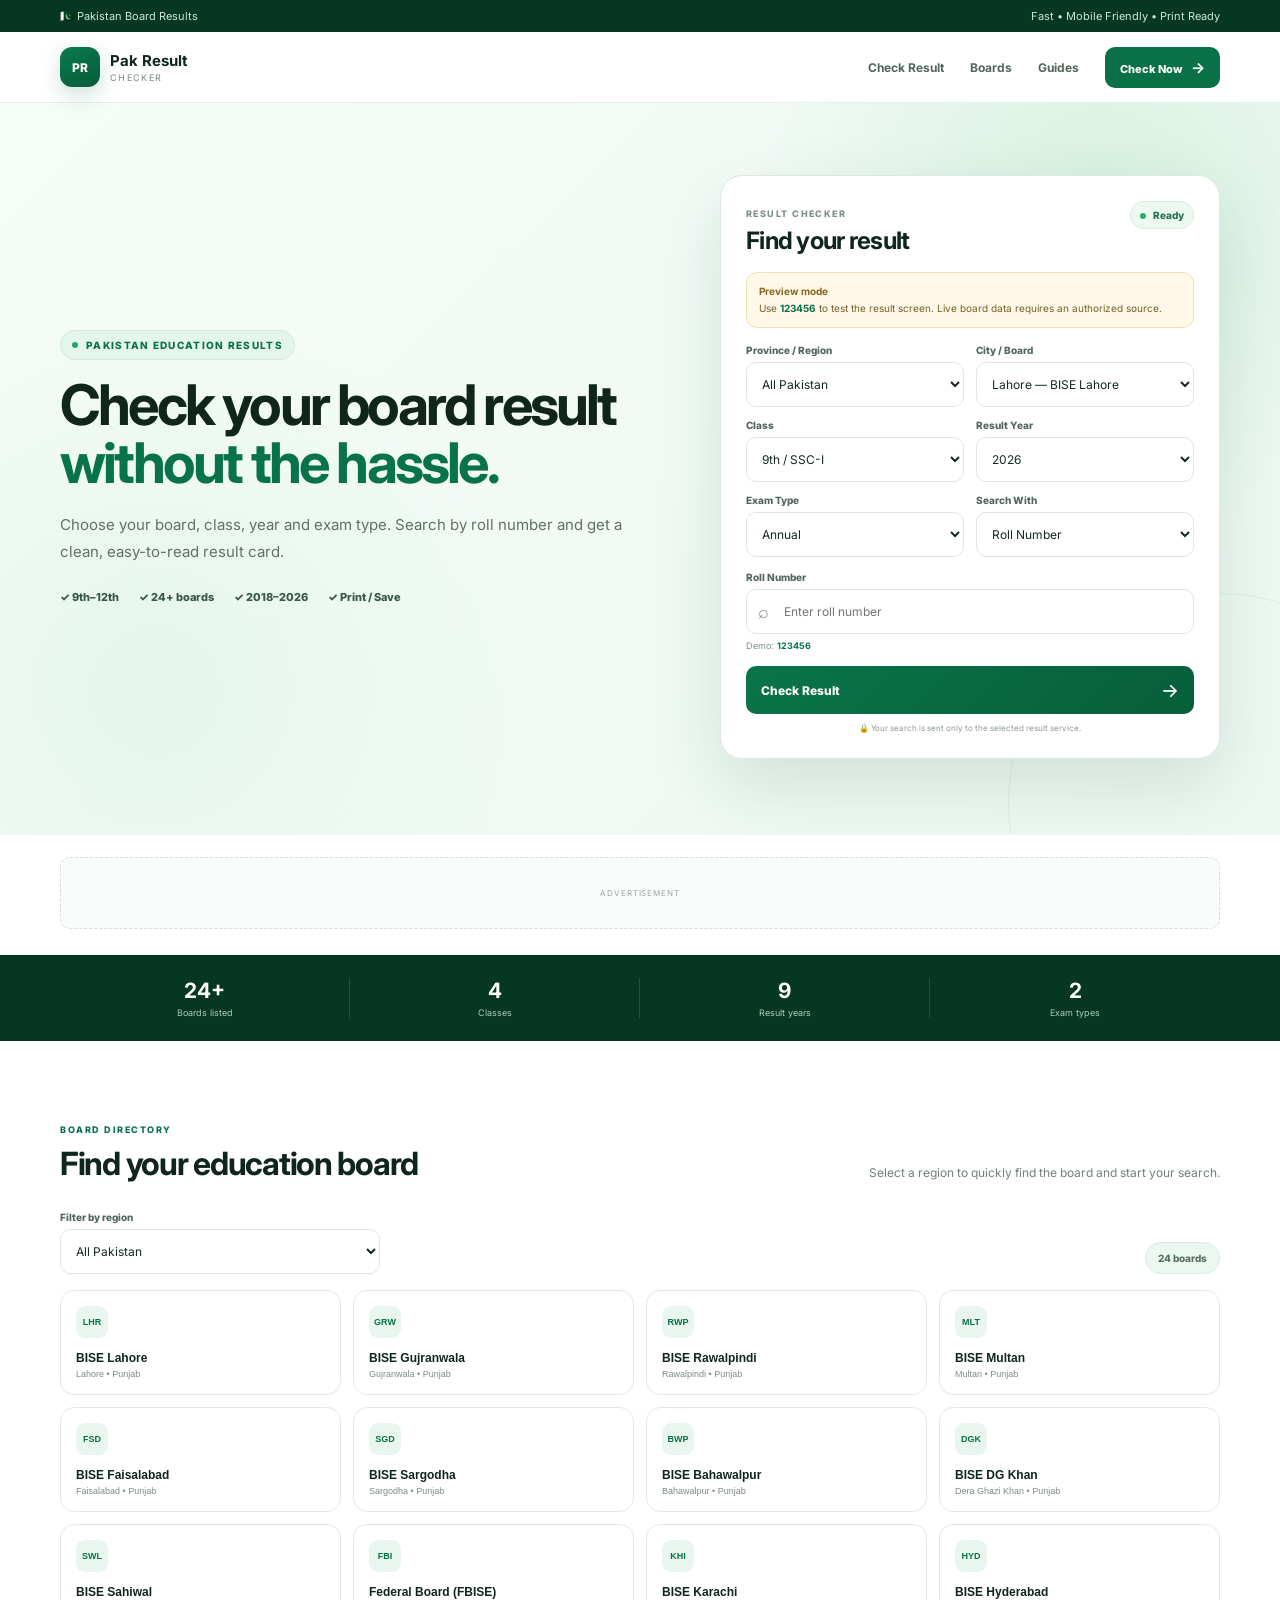
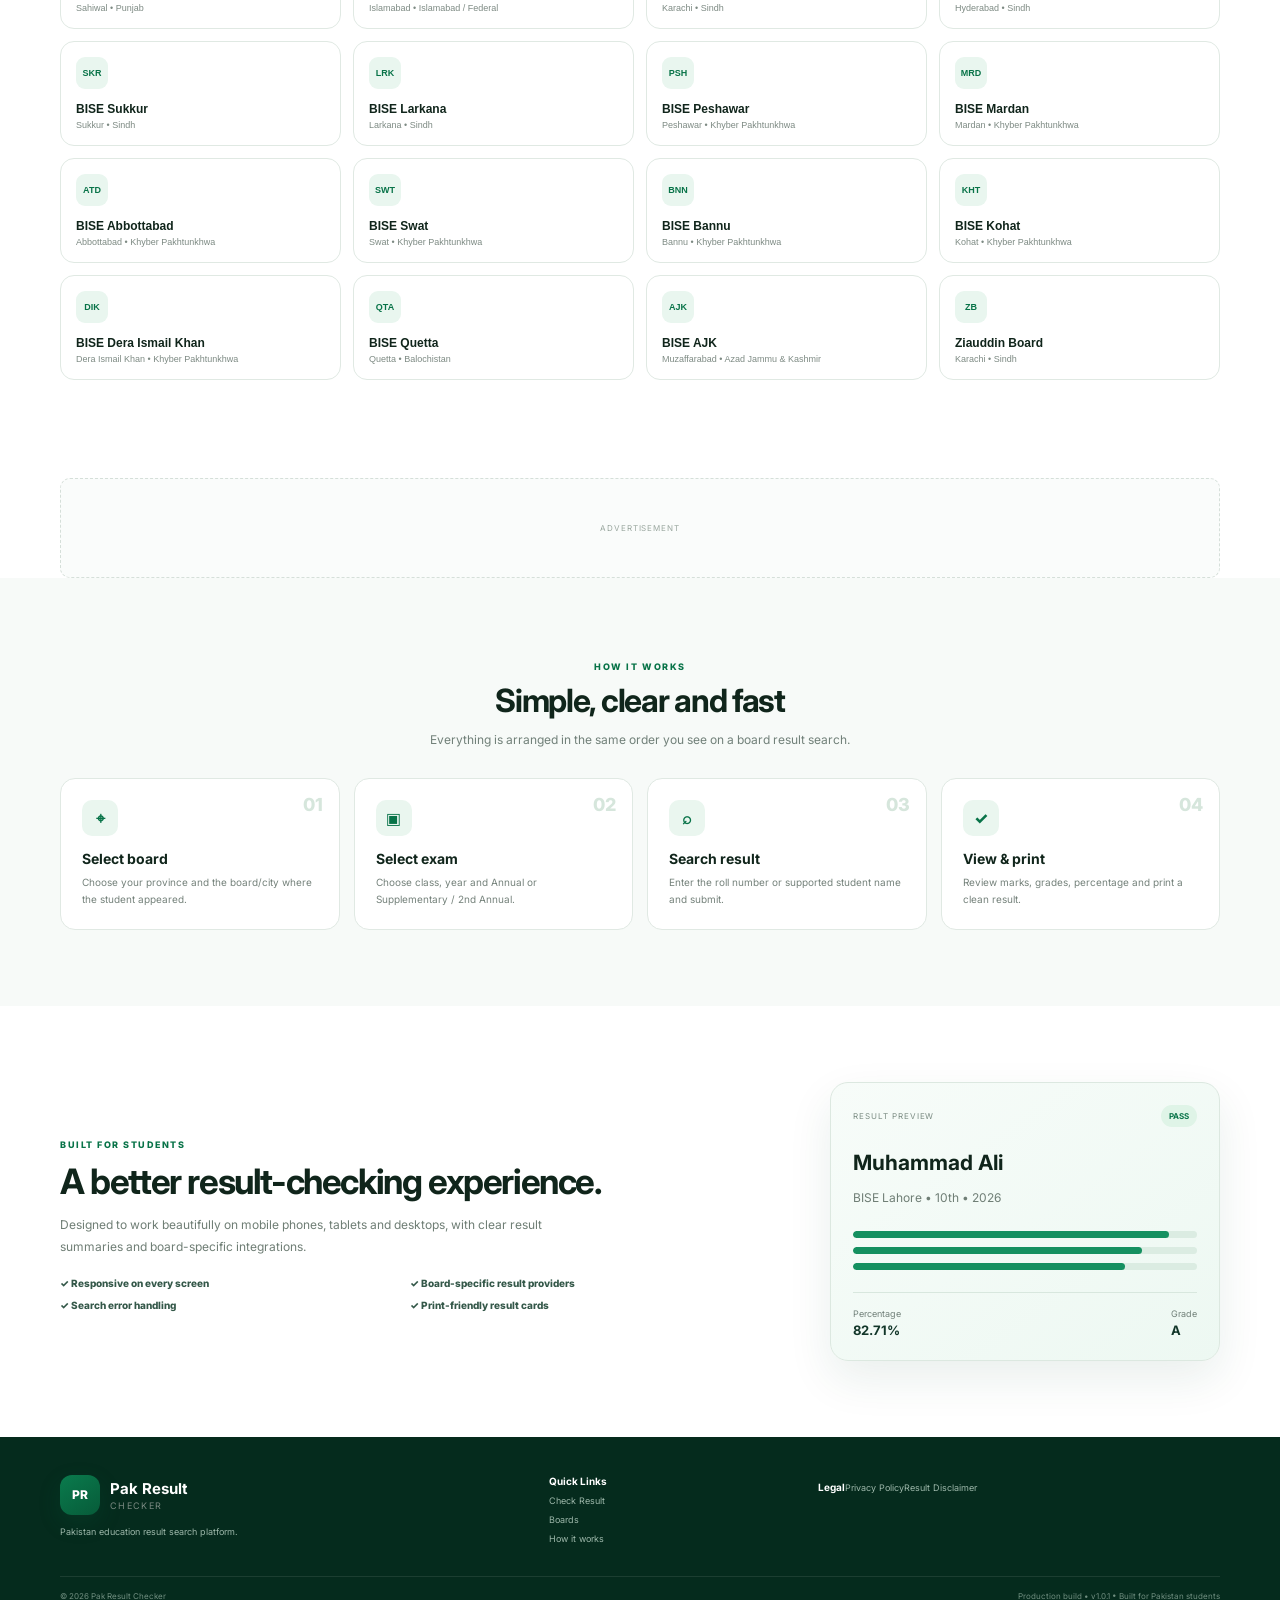
==== index.html @ 83dc380c "Force production deployment sync v1.0.1" ====
<!doctype html>
<html lang="en">
<head>
<meta charset="UTF-8" />
<meta name="viewport" content="width=device-width, initial-scale=1.0" />
<meta name="theme-color" content="#08623f" />
<meta name="description" content="Check Pakistan educational board results for 9th, 10th, 11th and 12th classes. Search by board, class, year and roll number." />
<meta name="robots" content="index,follow" />
<meta name="googlebot" content="index,follow,max-image-preview:large" />
<meta property="og:type" content="website" />
<meta property="og:title" content="Pak Result Checker — Pakistan Board Results" />
<meta property="og:description" content="A fast, mobile-friendly Pakistan board result checker for 9th to 12th class." />
<meta property="og:url" content="https://pak-result-checker.vercel.app/" />
<meta name="twitter:card" content="summary" />
<link rel="canonical" href="https://pak-result-checker.vercel.app/" />
<link rel="manifest" href="/manifest.webmanifest" />
<link rel="preconnect" href="https://fonts.googleapis.com" />
<link rel="preconnect" href="https://fonts.gstatic.com" crossorigin />
<link href="https://fonts.googleapis.com/css2?family=Inter:wght@400;500;600;700;800&family=Noto+Naskh+Arabic:wght@400;600;700&display=swap" rel="stylesheet" />
<link rel="stylesheet" href="styles.css" />
<title>Pak Result Checker — Pakistan Board Results</title>
<script type="application/ld+json">{"@context":"https://schema.org","@type":"WebSite","name":"Pak Result Checker","url":"https://pak-result-checker.vercel.app/","description":"Pakistan educational board result search platform for 9th, 10th, 11th and 12th classes."}</script>
</head>
<body>
<div class="topbar"><div class="container topbar-inner"><span>🇵🇰 Pakistan Board Results</span><span>Fast • Mobile Friendly • Print Ready</span></div></div>
<header class="header"><div class="container nav"><a class="brand" href="#top" aria-label="Pak Result Checker home"><span class="brand-mark">PR</span><span><strong>Pak Result</strong><small>CHECKER</small></span></a><nav><a href="#check">Check Result</a><a href="#boards">Boards</a><a href="#guides">Guides</a></nav><a class="nav-cta" href="#check">Check Now <b>→</b></a></div></header>
<main id="top">
<section class="hero" id="check"><div class="container hero-grid"><div class="hero-copy"><div class="pill"><span></span> PAKISTAN EDUCATION RESULTS</div><h1>Check your board result <em>without the hassle.</em></h1><p>Choose your board, class, year and exam type. Search by roll number and get a clean, easy-to-read result card.</p><div class="hero-points"><span>✓ 9th–12th</span><span>✓ 24+ boards</span><span>✓ 2018–2026</span><span>✓ Print / Save</span></div></div>
<div class="checker-card"><div class="card-top"><div><small>RESULT CHECKER</small><h2>Find your result</h2></div><span class="secure"><i></i> Ready</span></div><div class="demo-alert"><b>Preview mode</b><span>Use <strong>123456</strong> to test the result screen. Live board data requires an authorized source.</span></div>
<form id="resultForm"><div class="form-grid"><label><span>Province / Region</span><select id="region" required></select></label><label><span>City / Board</span><select id="board" required></select></label><label><span>Class</span><select id="classLevel" required></select></label><label><span>Result Year</span><select id="year" required></select></label><label><span>Exam Type</span><select id="exam" required></select></label><label><span>Search With</span><select id="searchType" required><option value="roll">Roll Number</option><option value="name">Student Name</option></select></label></div><label class="search-field"><span id="searchLabel">Roll Number</span><div class="input-wrap"><span>⌕</span><input id="searchInput" autocomplete="off" placeholder="Enter roll number" required /></div><small id="searchHint">Demo: <b>123456</b></small></label><button class="primary-btn" type="submit"><span>Check Result</span><b>→</b></button><div class="privacy-note">🔒 Your search is sent only to the selected result service.</div></form></div></div></section>
<div class="container ad-wrap ad-top"><div class="ad-slot" data-ad-slot="top"><span>ADVERTISEMENT</span></div></div>
<section class="trust-strip"><div class="container trust-grid"><div><b>24+</b><span>Boards listed</span></div><div><b>4</b><span>Classes</span></div><div><b>9</b><span>Result years</span></div><div><b>2</b><span>Exam types</span></div></div></section>
<section class="section" id="boards"><div class="container"><div class="section-heading"><div><span class="eyebrow">BOARD DIRECTORY</span><h2>Find your education board</h2></div><p>Select a region to quickly find the board and start your search.</p></div><div class="board-toolbar"><label><span>Filter by region</span><select id="boardFilter"></select></label><span class="board-count" id="boardCount">24 boards</span></div><div class="board-grid" id="boardGrid"></div></div></section>
<div class="container ad-wrap"><div class="ad-slot ad-wide" data-ad-slot="middle"><span>ADVERTISEMENT</span></div></div>
<section class="section soft" id="guides"><div class="container"><div class="section-heading centered"><span class="eyebrow">HOW IT WORKS</span><h2>Simple, clear and fast</h2><p>Everything is arranged in the same order you see on a board result search.</p></div><div class="steps"><article><span>01</span><div class="step-icon">⌖</div><h3>Select board</h3><p>Choose your province and the board/city where the student appeared.</p></article><article><span>02</span><div class="step-icon">▣</div><h3>Select exam</h3><p>Choose class, year and Annual or Supplementary / 2nd Annual.</p></article><article><span>03</span><div class="step-icon">⌕</div><h3>Search result</h3><p>Enter the roll number or supported student name and submit.</p></article><article><span>04</span><div class="step-icon">✓</div><h3>View & print</h3><p>Review marks, grades, percentage and print a clean result.</p></article></div></div></section>
<section class="section"><div class="container feature-grid"><div><span class="eyebrow">BUILT FOR STUDENTS</span><h2>A better result-checking experience.</h2><p>Designed to work beautifully on mobile phones, tablets and desktops, with clear result summaries and board-specific integrations.</p><div class="feature-list"><span>✓ Responsive on every screen</span><span>✓ Board-specific result providers</span><span>✓ Search error handling</span><span>✓ Print-friendly result cards</span></div></div><div class="mini-result"><div class="mini-head"><span>RESULT PREVIEW</span><b>PASS</b></div><h3>Muhammad Ali</h3><p>BISE Lahore • 10th • 2026</p><div class="mini-bars"><span><i style="width:92%"></i></span><span><i style="width:84%"></i></span><span><i style="width:79%"></i></span></div><div class="mini-total"><span>Percentage <b>82.71%</b></span><span>Grade <b>A</b></span></div></div></div></section>
</main>
<div class="modal" id="resultModal" aria-hidden="true"><div class="modal-backdrop" data-close></div><div class="result-modal" role="dialog" aria-modal="true" aria-labelledby="resultTitle"><button class="close" data-close aria-label="Close">×</button><div id="resultContent"></div></div></div>
<div class="mobile-ad"><div class="ad-slot" data-ad-slot="mobile"><span>ADVERTISEMENT</span></div></div>
<footer><div class="container footer-inner"><div><a class="brand footer-brand" href="#top"><span class="brand-mark">PR</span><span><strong>Pak Result</strong><small>CHECKER</small></span></a><p>Pakistan education result search platform.</p></div><div><b>Quick Links</b><a href="#check">Check Result</a><a href="#boards">Boards</a><a href="#guides">How it works</a></div><div><b>Legal</b><a href="/privacy.html">Privacy Policy</a><a href="/disclaimer.html">Result Disclaimer</a></div></div><div class="container copyright">© 2026 Pak Result Checker <span>Production build • v1.0.1 • Built for Pakistan students</span></div></footer>
<script src="ads.js"></script><script src="app.js"></script>
</body></html>
---- styles.css ----
*{box-sizing:border-box}html{scroll-behavior:smooth}body{margin:0;font-family:Inter,system-ui,-apple-system,BlinkMacSystemFont,"Segoe UI",sans-serif;color:#10251b;background:#fff}.container{width:min(1160px,calc(100% - 32px));margin:auto}.topbar{background:#063722;color:#cde8d8;font-size:11px}.topbar-inner{min-height:32px;display:flex;justify-content:space-between;align-items:center}.header{position:sticky;top:0;z-index:30;background:rgba(255,255,255,.94);backdrop-filter:blur(14px);border-bottom:1px solid #e7eee9}.nav{height:70px;display:flex;align-items:center;gap:26px}.brand{display:flex;align-items:center;gap:10px;text-decoration:none;color:#10251b;margin-right:auto}.brand-mark{width:40px;height:40px;border-radius:12px;background:linear-gradient(145deg,#0a7b4d,#075b39);color:#fff;display:grid;place-items:center;font-weight:800;font-size:12px;box-shadow:0 8px 22px rgba(8,98,63,.2)}.brand strong{display:block;font-size:15px}.brand small{display:block;color:#7a8981;font-size:9px;letter-spacing:.15em;margin-top:2px}.nav nav{display:flex;gap:26px}.nav nav a{color:#53665c;text-decoration:none;font-size:12px;font-weight:700}.nav nav a:hover{color:#087247}.nav-cta{background:#0a7047;color:#fff;text-decoration:none;font-size:11px;font-weight:800;padding:11px 15px;border-radius:10px}.nav-cta b{margin-left:7px;font-size:15px}.hero{position:relative;overflow:hidden;padding:72px 0 76px;background:radial-gradient(circle at 86% 14%,#d7f1e1 0,transparent 28%),radial-gradient(circle at 12% 80%,#e5f6ec 0,transparent 30%),linear-gradient(135deg,#f6fcf8,#edf8f2)}.hero:after{content:"";position:absolute;right:-150px;bottom:-180px;width:420px;height:420px;border:1px solid rgba(12,111,72,.08);border-radius:50%}.hero-grid{position:relative;z-index:1;display:grid;grid-template-columns:1fr 500px;gap:68px;align-items:center}.pill{display:inline-flex;align-items:center;gap:8px;color:#087348;font-size:10px;font-weight:800;letter-spacing:.13em;background:#e4f5eb;border:1px solid #d1ebdc;border-radius:999px;padding:8px 11px}.pill span{width:6px;height:6px;background:#28a66b;border-radius:50%}.hero h1{font-size:56px;line-height:1.03;letter-spacing:-.05em;margin:17px 0 19px;max-width:650px}.hero h1 em{font-style:normal;color:#087348}.hero-copy>p{font-size:15px;line-height:1.8;color:#617069;max-width:575px}.hero-points{display:flex;flex-wrap:wrap;gap:12px 20px;margin-top:25px;color:#38584a;font-size:11px;font-weight:800}.checker-card{background:#fff;border:1px solid #dce9e1;border-radius:22px;padding:25px;box-shadow:0 28px 70px rgba(15,69,43,.13)}.card-top{display:flex;align-items:flex-start;justify-content:space-between;margin-bottom:17px}.card-top small{font-size:9px;color:#7c9185;letter-spacing:.16em;font-weight:800}.card-top h2{margin:5px 0 0;font-size:24px;letter-spacing:-.03em}.secure{font-size:10px;color:#26734f;background:#edf8f1;border:1px solid #d7eddf;padding:7px 9px;border-radius:999px;font-weight:800}.secure i{display:inline-block;width:6px;height:6px;border-radius:50%;background:#2aac6c;margin-right:5px}.demo-alert{background:#fff8e9;border:1px solid #f0dfb9;border-radius:11px;padding:11px 12px;margin-bottom:16px;color:#756027;font-size:10px;line-height:1.5}.demo-alert b{display:block;color:#85671f;margin-bottom:2px}.demo-alert strong{color:#0a6f47}.form-grid{display:grid;grid-template-columns:1fr 1fr;gap:12px}label>span{display:block;color:#53675d;font-size:10px;font-weight:800;margin:0 0 6px}select,input{width:100%;height:45px;border:1px solid #dbe7df;border-radius:10px;background:#fff;padding:0 11px;font:inherit;font-size:12px;color:#162b20;outline:none}select:focus,input:focus{border-color:#39a173;box-shadow:0 0 0 3px rgba(57,161,115,.1)}.search-field{display:block;margin-top:14px}.input-wrap{display:flex;align-items:center;border:1px solid #dbe7df;border-radius:10px;background:#fff;height:45px;padding-left:11px}.input-wrap:focus-within{border-color:#39a173;box-shadow:0 0 0 3px rgba(57,161,115,.1)}.input-wrap>span{font-size:18px;color:#7c9086;margin-right:4px}.input-wrap input{border:0;height:42px;box-shadow:none}.search-field small{display:block;color:#819087;font-size:9px;margin-top:6px}.search-field small b{color:#087348}.primary-btn{width:100%;height:48px;border:0;border-radius:10px;background:linear-gradient(135deg,#0a7449,#075e3b);color:#fff;margin-top:15px;display:flex;justify-content:space-between;align-items:center;padding:0 15px;font:inherit;font-size:12px;font-weight:800;cursor:pointer;transition:.2s}.primary-btn:hover{transform:translateY(-1px);box-shadow:0 10px 22px rgba(8,104,67,.2)}.primary-btn:disabled{opacity:.7;cursor:wait;transform:none}.primary-btn b{font-size:19px;font-weight:500}.privacy-note{text-align:center;color:#8a9891;font-size:8px;margin-top:9px}.ad-wrap{padding-top:22px}.ad-slot{min-height:72px;border:1px dashed #d5dfd9;border-radius:10px;background:#fafcfb;display:flex;align-items:center;justify-content:center;color:#9aa79f;font-size:8px;letter-spacing:.12em}.ad-wide{min-height:100px}.trust-strip{background:#063722;color:#fff;margin-top:26px}.trust-grid{display:grid;grid-template-columns:repeat(4,1fr);padding:23px 0}.trust-grid div{text-align:center;border-right:1px solid rgba(255,255,255,.12)}.trust-grid div:last-child{border:0}.trust-grid b{display:block;font-size:21px}.trust-grid span{display:block;color:#a9cdb9;font-size:9px;margin-top:4px}.section{padding:76px 0}.section.soft{background:#f7faf8}.section-heading{display:flex;justify-content:space-between;align-items:end;gap:35px;margin-bottom:28px}.section-heading h2{font-size:32px;letter-spacing:-.04em;margin:7px 0 0}.section-heading p{max-width:450px;color:#718079;font-size:12px;line-height:1.7;margin:0}.eyebrow{font-size:9px;letter-spacing:.17em;font-weight:800;color:#087348}.centered{display:block;text-align:center}.centered p{margin:10px auto 0}.board-toolbar{display:flex;align-items:end;justify-content:space-between;margin-bottom:16px}.board-toolbar label{width:320px}.board-count{font-size:10px;font-weight:800;color:#567064;background:#edf7f1;border:1px solid #d9eae0;border-radius:999px;padding:9px 12px}.board-grid{display:grid;grid-template-columns:repeat(4,1fr);gap:12px}.board{border:1px solid #e0e9e3;background:#fff;border-radius:14px;padding:15px;min-height:105px;text-align:left;cursor:pointer;color:#10251b;display:flex;flex-direction:column;transition:.2s}.board:hover{border-color:#9dcdb4;transform:translateY(-3px);box-shadow:0 14px 30px rgba(23,79,51,.08)}.board .icon{width:32px;height:32px;border-radius:9px;background:#e9f6ef;color:#087348;display:grid;place-items:center;font-size:9px;font-weight:800}.board strong{font-size:12px;margin-top:auto;padding-top:10px}.board small{color:#7d8a83;font-size:9px;margin-top:4px}.steps{display:grid;grid-template-columns:repeat(4,1fr);gap:14px}.steps article{position:relative;background:#fff;border:1px solid #e0e9e3;border-radius:15px;padding:21px;overflow:hidden}.steps article>span{position:absolute;right:16px;top:15px;color:#d6e6dc;font-size:18px;font-weight:800}.step-icon{width:36px;height:36px;border-radius:10px;background:#eaf6ef;color:#087348;display:grid;place-items:center;font-weight:800}.steps h3{font-size:14px;margin:14px 0 7px}.steps p{font-size:10px;line-height:1.7;color:#75827b;margin:0}.feature-grid{display:grid;grid-template-columns:1fr 390px;gap:80px;align-items:center}.feature-grid h2{font-size:35px;letter-spacing:-.04em;margin:8px 0 12px}.feature-grid>div>p{color:#6f7e75;font-size:12px;line-height:1.8;max-width:540px}.feature-list{display:grid;grid-template-columns:1fr 1fr;gap:10px;margin-top:20px;color:#345849;font-size:10px;font-weight:800}.mini-result{border:1px solid #dce8e0;border-radius:18px;padding:22px;background:linear-gradient(145deg,#f7fcf9,#edf8f2);box-shadow:0 18px 45px rgba(20,77,50,.09)}.mini-head{display:flex;justify-content:space-between;align-items:center;color:#7b8c83;font-size:8px;letter-spacing:.12em}.mini-head b{background:#dff4e7;color:#087348;border-radius:999px;padding:6px 8px;font-size:8px;letter-spacing:0}.mini-result h3{font-size:21px;margin:23px 0 4px}.mini-result p{font-size:10px;color:#7b8982}.mini-bars{display:grid;gap:9px;margin:22px 0}.mini-bars span{display:block;height:7px;background:#dbece2;border-radius:10px;overflow:hidden}.mini-bars i{display:block;height:100%;background:#159060;border-radius:10px}.mini-total{display:flex;justify-content:space-between;border-top:1px solid #d8e7de;padding-top:15px;font-size:9px;color:#718079}.mini-total b{display:block;color:#123629;font-size:13px;margin-top:3px}.mobile-ad{display:none}footer{background:#052b1d;color:#fff;padding:38px 0 16px}.footer-inner{display:grid;grid-template-columns:1.2fr .6fr 1.1fr;gap:50px}.footer-brand{color:#fff;margin:0}.footer-inner p{font-size:9px;line-height:1.7;color:#9db7aa;max-width:300px}.footer-inner>b,.footer-inner>div>b{font-size:10px}.footer-inner>div:nth-child(2){display:flex;flex-direction:column;gap:8px}.footer-inner a:not(.brand){color:#9db7aa;text-decoration:none;font-size:9px}.copyright{border-top:1px solid rgba(255,255,255,.09);margin-top:28px;padding-top:14px;color:#718f81;font-size:8px;display:flex;justify-content:space-between}.modal{position:fixed;inset:0;z-index:80;display:none}.modal.open{display:block}.modal-backdrop{position:absolute;inset:0;background:rgba(3,20,13,.65);backdrop-filter:blur(5px)}.result-modal{position:relative;width:min(700px,calc(100% - 24px));max-height:90vh;overflow:auto;background:#fff;border-radius:20px;margin:5vh auto;padding:29px;box-shadow:0 30px 90px rgba(0,0,0,.28)}.close{position:absolute;right:14px;top:12px;width:34px;height:34px;border:0;border-radius:50%;background:#eef5f0;color:#53655c;font-size:22px;cursor:pointer}.result-head{border-bottom:1px solid #e5ede8;padding:0 38px 17px 0}.result-head .eyebrow{font-size:8px}.result-head h2{font-size:25px;margin:7px 0}.result-meta{font-size:10px;color:#718078}.student-card{display:grid;grid-template-columns:1fr 1fr;gap:10px;margin:18px 0}.student-card div{background:#f5f9f6;border-radius:10px;padding:11px}.student-card span{display:block;font-size:8px;color:#7c8a83}.student-card strong{display:block;font-size:12px;margin-top:4px}.marks{width:100%;border-collapse:collapse;font-size:10px}.marks th{background:#087047;color:#fff;text-align:left;padding:9px}.marks td{padding:9px;border-bottom:1px solid #e5ede8}.summary{display:grid;grid-template-columns:repeat(3,1fr);gap:9px;margin-top:16px}.summary div{border:1px solid #dfe9e3;border-radius:10px;padding:11px;text-align:center}.summary span{display:block;font-size:8px;color:#7a8981}.summary strong{display:block;font-size:17px;margin-top:4px}.pass{color:#087047}.result-actions{display:flex;gap:9px;margin-top:18px}.secondary-btn{flex:1;height:41px;border:1px solid #d5e1da;border-radius:10px;background:#fff;color:#3b5146;font:inherit;font-size:10px;font-weight:800;cursor:pointer}.secondary-btn.primary{background:#087047;color:#fff;border-color:#087047}@media(max-width:900px){.hero-grid{grid-template-columns:1fr;gap:38px}.hero h1{font-size:46px}.board-grid,.steps{grid-template-columns:repeat(2,1fr)}.feature-grid{grid-template-columns:1fr;gap:35px}}@media(max-width:620px){.container{width:calc(100% - 24px)}.topbar-inner>span:last-child{display:none}.nav{height:62px}.nav nav{display:none}.nav-cta{padding:9px 11px}.hero{padding:48px 0 50px}.hero h1{font-size:37px}.hero-copy>p{font-size:13px}.checker-card{padding:18px}.form-grid{grid-template-columns:1fr}.trust-grid{grid-template-columns:1fr 1fr}.trust-grid div{padding:8px;border-bottom:1px solid rgba(255,255,255,.1)}.trust-grid div:nth-child(2){border-right:0}.section{padding:54px 0}.section-heading{display:block}.section-heading p{margin-top:11px}.board-toolbar{display:block}.board-toolbar label{width:100%}.board-count{display:inline-block;margin-top:10px}.board-grid,.steps{grid-template-columns:1fr 1fr;gap:9px}.board{min-height:95px;padding:12px}.steps article{padding:16px}.feature-list{grid-template-columns:1fr}.footer-inner{grid-template-columns:1fr;gap:20px}.copyright{display:block}.copyright span{display:block;margin-top:6px}.ad-top{padding-top:14px}.mobile-ad{display:block;position:sticky;bottom:0;z-index:25;background:rgba(255,255,255,.96);padding:5px 8px;border-top:1px solid #e4ebe7}.mobile-ad .ad-slot{min-height:48px}.result-modal{padding:22px 16px}.student-card{grid-template-columns:1fr}.summary{grid-template-columns:1fr 1fr 1fr}.result-actions{flex-direction:column}}@media(max-width:390px){.board-grid,.steps{grid-template-columns:1fr}.hero h1{font-size:33px}.summary{grid-template-columns:1fr}.nav-cta{display:none}}@media print{body>*:not(.modal){display:none!important}.modal,.result-modal{display:block!important;position:static!important;width:100%!important;max-height:none!important;margin:0!important;box-shadow:none!important}.modal-backdrop,.close,.result-actions{display:none!important}.result-modal{padding:0!important}.result-modal *{color:#000!important}}
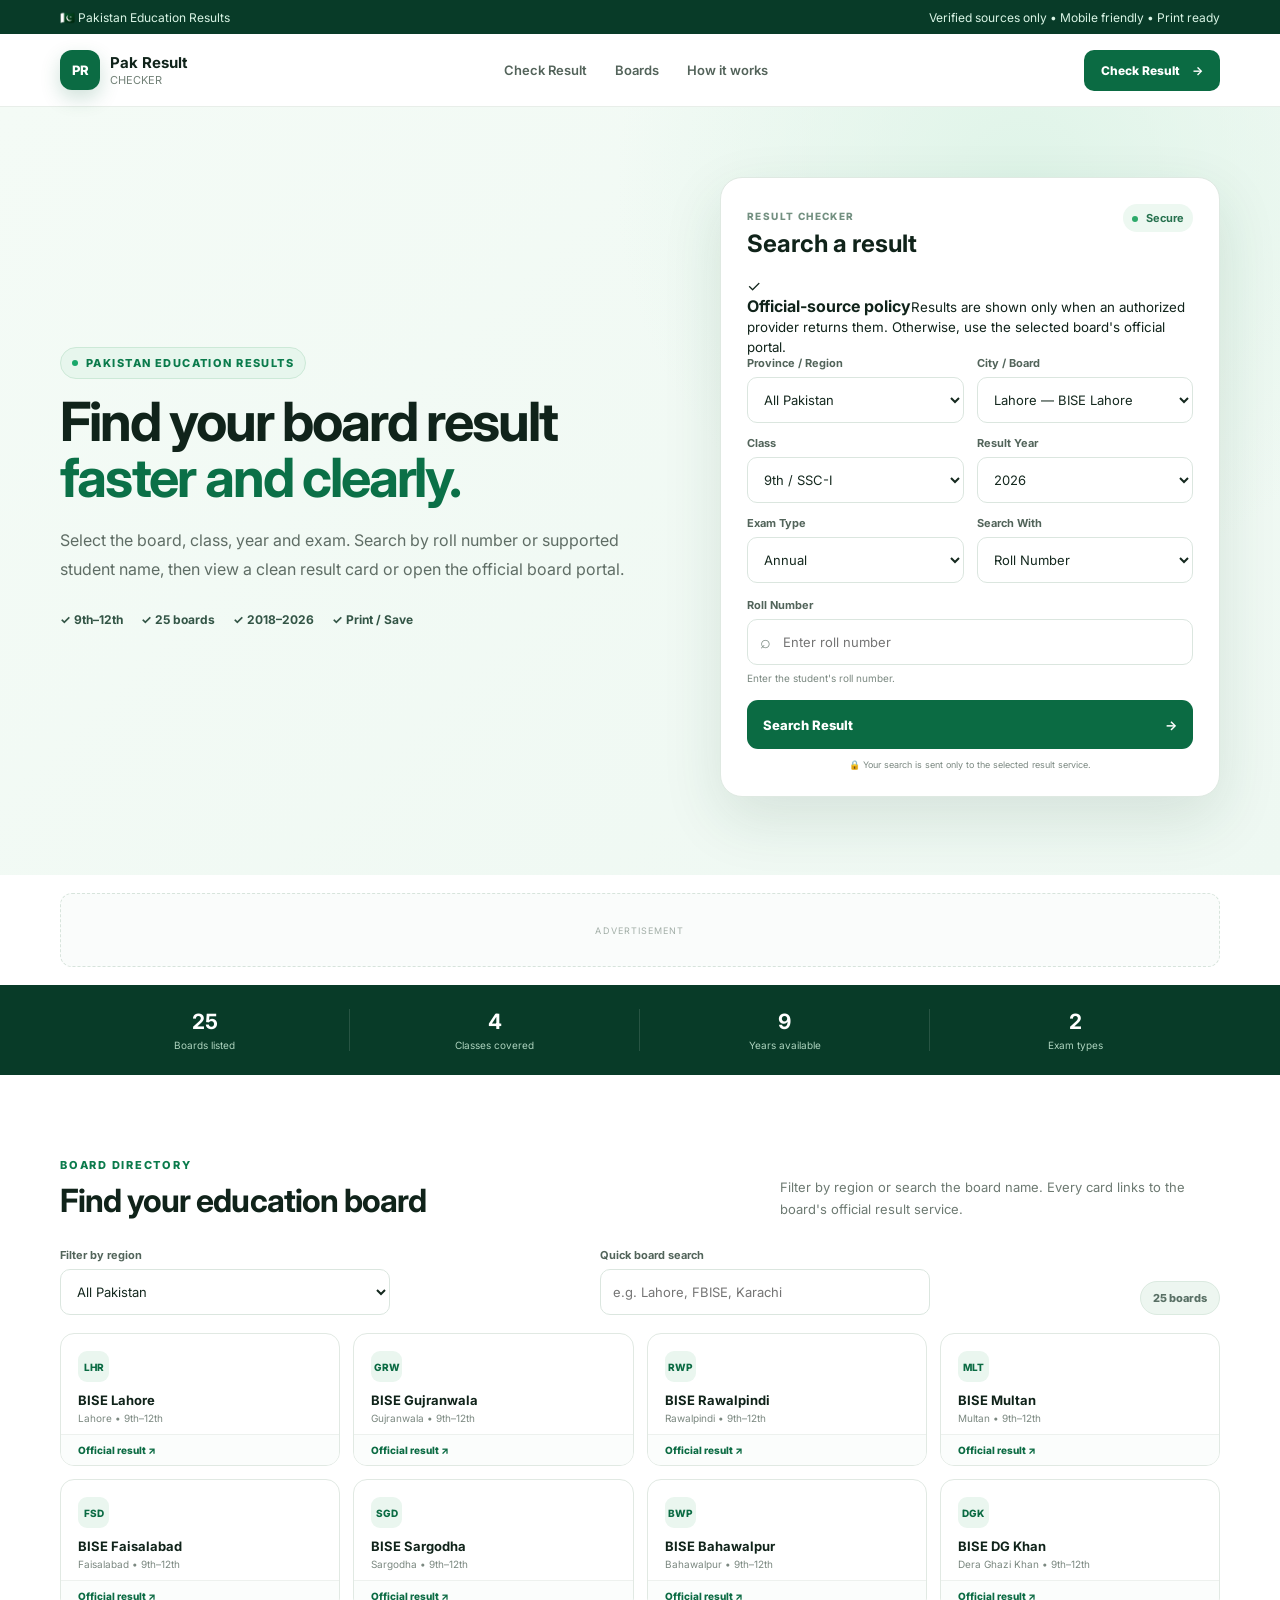
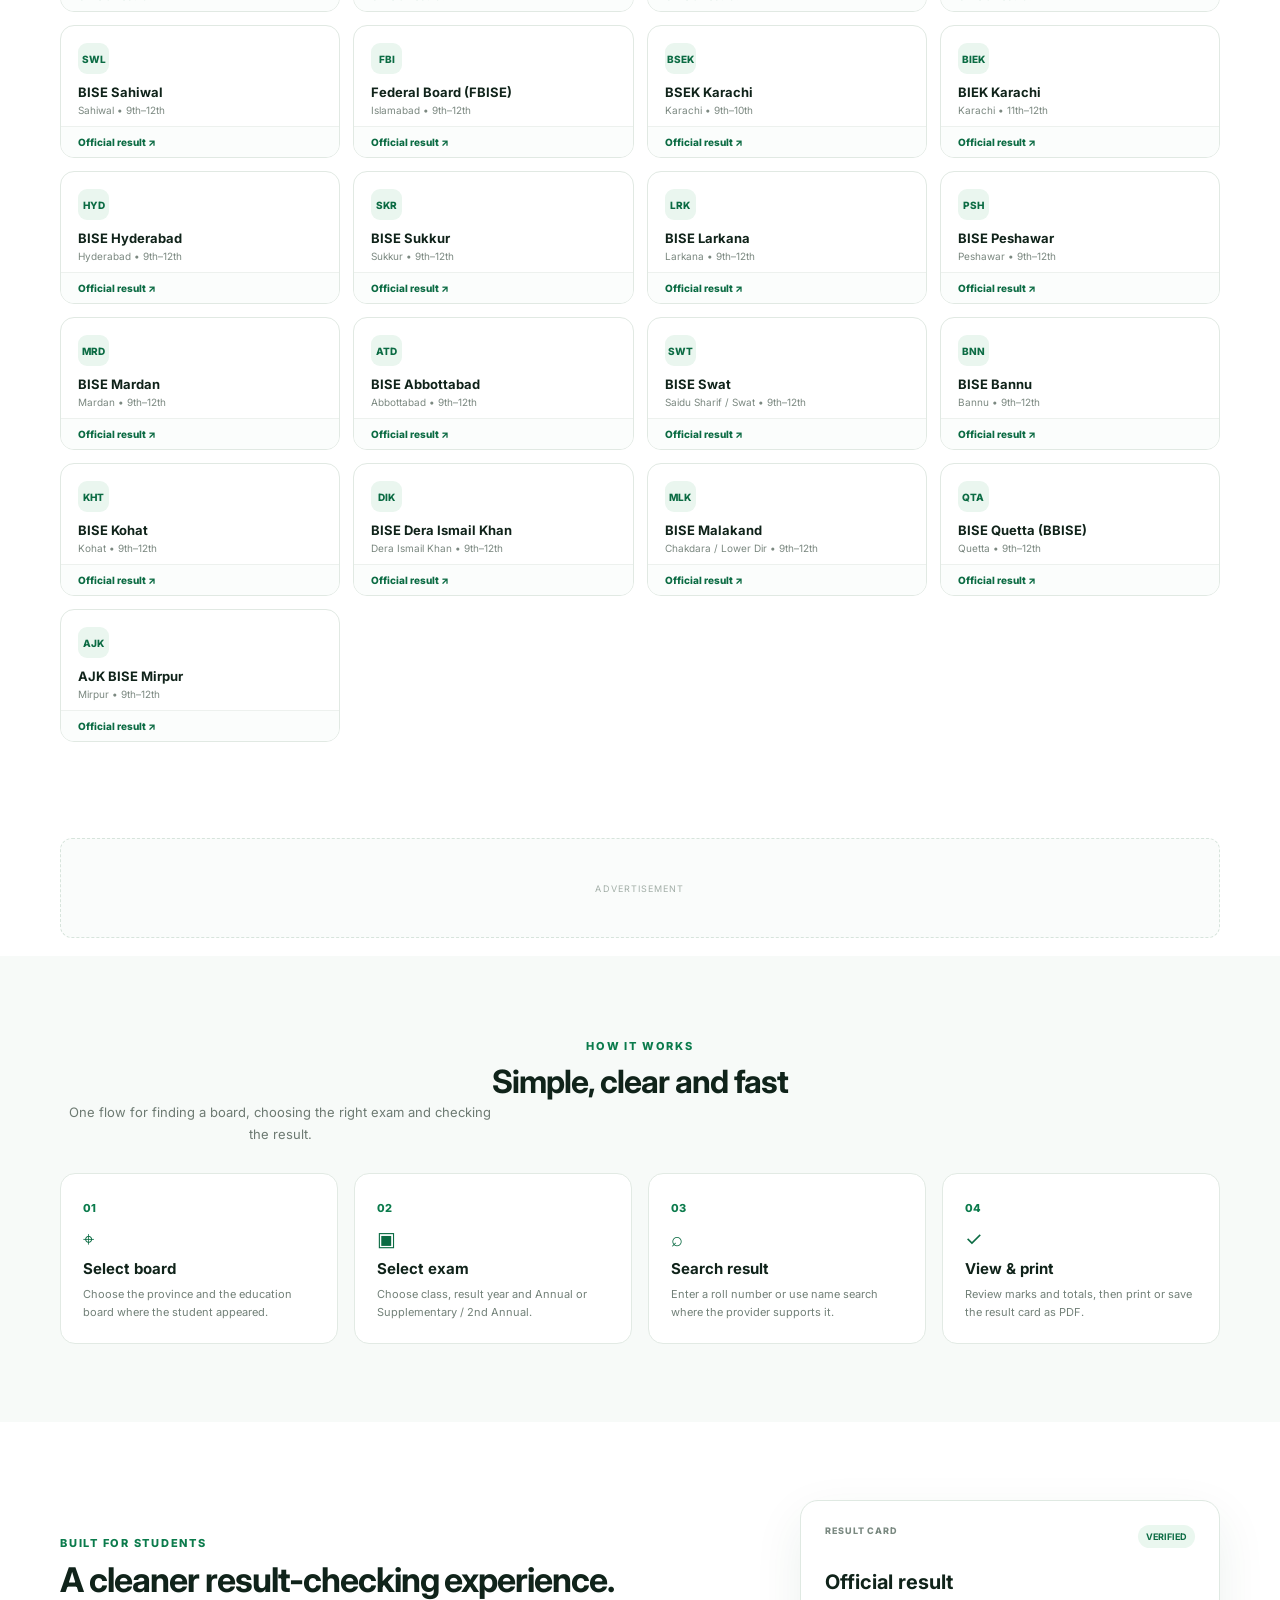
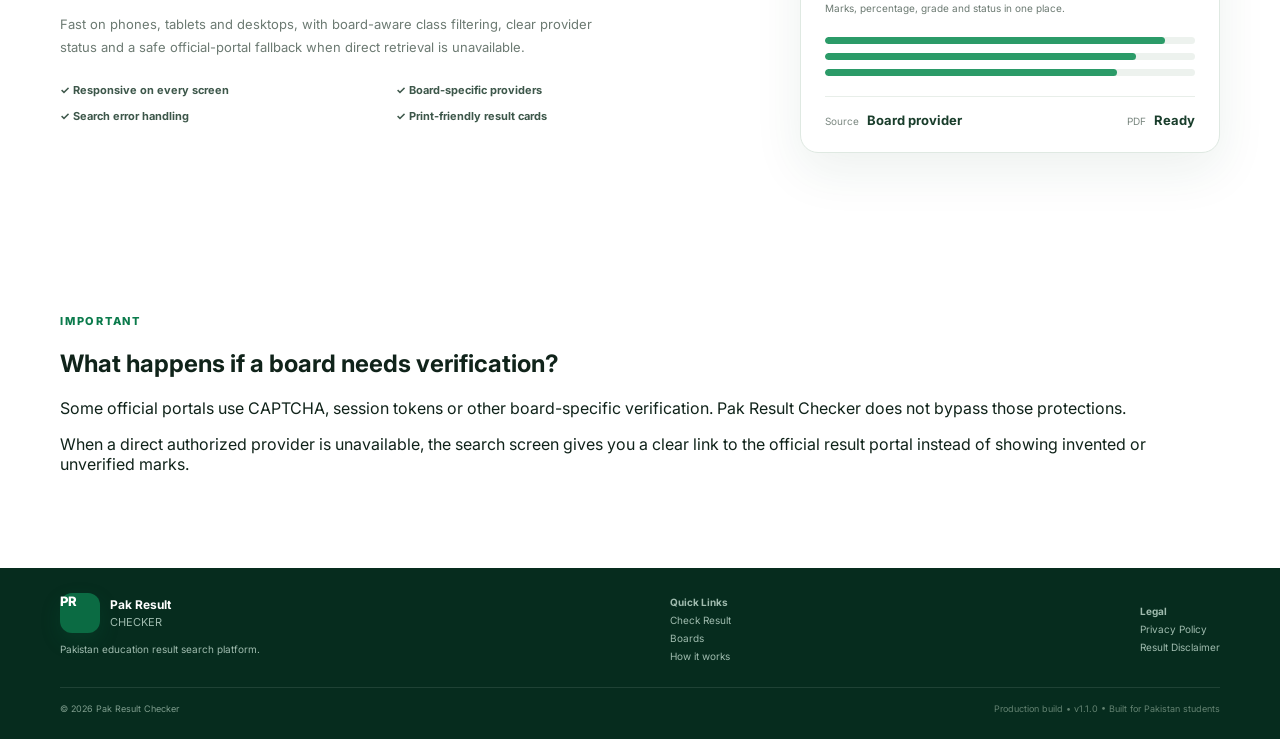
==== commit ce9bc51c: "Polish result checker UI and accessibility" ====
--- a/index.html
+++ b/index.html
@@ -3,13 +3,13 @@
 <head>
 <meta charset="UTF-8" />
 <meta name="viewport" content="width=device-width, initial-scale=1.0" />
-<meta name="theme-color" content="#08623f" />
-<meta name="description" content="Check Pakistan educational board results for 9th, 10th, 11th and 12th classes. Search by board, class, year and roll number." />
+<meta name="theme-color" content="#08764b" />
+<meta name="description" content="Fast Pakistan board result checker for 9th, 10th, 11th and 12th classes. Select board, year and exam, then search by roll number or student name." />
 <meta name="robots" content="index,follow" />
 <meta name="googlebot" content="index,follow,max-image-preview:large" />
 <meta property="og:type" content="website" />
 <meta property="og:title" content="Pak Result Checker — Pakistan Board Results" />
-<meta property="og:description" content="A fast, mobile-friendly Pakistan board result checker for 9th to 12th class." />
+<meta property="og:description" content="Find Pakistan education board results with a clean, mobile-first search experience." />
 <meta property="og:url" content="https://pak-result-checker.vercel.app/" />
 <meta name="twitter:card" content="summary" />
 <link rel="canonical" href="https://pak-result-checker.vercel.app/" />
@@ -22,21 +22,23 @@
 <script type="application/ld+json">{"@context":"https://schema.org","@type":"WebSite","name":"Pak Result Checker","url":"https://pak-result-checker.vercel.app/","description":"Pakistan educational board result search platform for 9th, 10th, 11th and 12th classes."}</script>
 </head>
 <body>
-<div class="topbar"><div class="container topbar-inner"><span>🇵🇰 Pakistan Board Results</span><span>Fast • Mobile Friendly • Print Ready</span></div></div>
-<header class="header"><div class="container nav"><a class="brand" href="#top" aria-label="Pak Result Checker home"><span class="brand-mark">PR</span><span><strong>Pak Result</strong><small>CHECKER</small></span></a><nav><a href="#check">Check Result</a><a href="#boards">Boards</a><a href="#guides">Guides</a></nav><a class="nav-cta" href="#check">Check Now <b>→</b></a></div></header>
+<div class="topbar"><div class="container topbar-inner"><span>🇵🇰 Pakistan Education Results</span><span>Verified sources only • Mobile friendly • Print ready</span></div></div>
+<header class="header"><div class="container nav"><a class="brand" href="#top" aria-label="Pak Result Checker home"><span class="brand-mark">PR</span><span><strong>Pak Result</strong><small>CHECKER</small></span></a><nav aria-label="Primary navigation"><a href="#check">Check Result</a><a href="#boards">Boards</a><a href="#guides">How it works</a></nav><a class="nav-cta" href="#check">Check Result <b>→</b></a></div></header>
 <main id="top">
-<section class="hero" id="check"><div class="container hero-grid"><div class="hero-copy"><div class="pill"><span></span> PAKISTAN EDUCATION RESULTS</div><h1>Check your board result <em>without the hassle.</em></h1><p>Choose your board, class, year and exam type. Search by roll number and get a clean, easy-to-read result card.</p><div class="hero-points"><span>✓ 9th–12th</span><span>✓ 24+ boards</span><span>✓ 2018–2026</span><span>✓ Print / Save</span></div></div>
-<div class="checker-card"><div class="card-top"><div><small>RESULT CHECKER</small><h2>Find your result</h2></div><span class="secure"><i></i> Ready</span></div><div class="demo-alert"><b>Preview mode</b><span>Use <strong>123456</strong> to test the result screen. Live board data requires an authorized source.</span></div>
-<form id="resultForm"><div class="form-grid"><label><span>Province / Region</span><select id="region" required></select></label><label><span>City / Board</span><select id="board" required></select></label><label><span>Class</span><select id="classLevel" required></select></label><label><span>Result Year</span><select id="year" required></select></label><label><span>Exam Type</span><select id="exam" required></select></label><label><span>Search With</span><select id="searchType" required><option value="roll">Roll Number</option><option value="name">Student Name</option></select></label></div><label class="search-field"><span id="searchLabel">Roll Number</span><div class="input-wrap"><span>⌕</span><input id="searchInput" autocomplete="off" placeholder="Enter roll number" required /></div><small id="searchHint">Demo: <b>123456</b></small></label><button class="primary-btn" type="submit"><span>Check Result</span><b>→</b></button><div class="privacy-note">🔒 Your search is sent only to the selected result service.</div></form></div></div></section>
+<section class="hero" id="check"><div class="container hero-grid"><div class="hero-copy"><div class="pill"><span></span> PAKISTAN EDUCATION RESULTS</div><h1>Find your board result <em>faster and clearly.</em></h1><p>Select the board, class, year and exam. Search by roll number or supported student name, then view a clean result card or open the official board portal.</p><div class="hero-points"><span>✓ 9th–12th</span><span>✓ 25 boards</span><span>✓ 2018–2026</span><span>✓ Print / Save</span></div></div>
+<div class="checker-card"><div class="card-top"><div><small>RESULT CHECKER</small><h2>Search a result</h2></div><span class="secure"><i></i> Secure</span></div><div class="source-note"><span class="source-icon">✓</span><div><b>Official-source policy</b><small>Results are shown only when an authorized provider returns them. Otherwise, use the selected board's official portal.</small></div></div>
+<form id="resultForm" novalidate><div class="form-grid"><label><span>Province / Region</span><select id="region" aria-label="Province or region" required></select></label><label><span>City / Board</span><select id="board" aria-label="City or board" required></select></label><label><span>Class</span><select id="classLevel" aria-label="Class" required></select></label><label><span>Result Year</span><select id="year" aria-label="Result year" required></select></label><label><span>Exam Type</span><select id="exam" aria-label="Exam type" required></select></label><label><span>Search With</span><select id="searchType" aria-label="Search type" required><option value="roll">Roll Number</option><option value="name">Student Name</option></select></label></div><label class="search-field"><span id="searchLabel">Roll Number</span><div class="input-wrap"><span aria-hidden="true">⌕</span><input id="searchInput" autocomplete="off" inputmode="numeric" placeholder="Enter roll number" aria-describedby="searchHint" required /></div><small id="searchHint">Enter the student's roll number.</small></label><button class="primary-btn" type="submit"><span>Search Result</span><b>→</b></button><div class="privacy-note">🔒 Your search is sent only to the selected result service.</div></form></div></div></section>
 <div class="container ad-wrap ad-top"><div class="ad-slot" data-ad-slot="top"><span>ADVERTISEMENT</span></div></div>
-<section class="trust-strip"><div class="container trust-grid"><div><b>24+</b><span>Boards listed</span></div><div><b>4</b><span>Classes</span></div><div><b>9</b><span>Result years</span></div><div><b>2</b><span>Exam types</span></div></div></section>
-<section class="section" id="boards"><div class="container"><div class="section-heading"><div><span class="eyebrow">BOARD DIRECTORY</span><h2>Find your education board</h2></div><p>Select a region to quickly find the board and start your search.</p></div><div class="board-toolbar"><label><span>Filter by region</span><select id="boardFilter"></select></label><span class="board-count" id="boardCount">24 boards</span></div><div class="board-grid" id="boardGrid"></div></div></section>
+<section class="trust-strip"><div class="container trust-grid"><div><b>25</b><span>Boards listed</span></div><div><b>4</b><span>Classes covered</span></div><div><b>9</b><span>Years available</span></div><div><b>2</b><span>Exam types</span></div></div></section>
+<section class="section" id="boards"><div class="container"><div class="section-heading"><div><span class="eyebrow">BOARD DIRECTORY</span><h2>Find your education board</h2></div><p>Filter by region or search the board name. Every card links to the board's official result service.</p></div><div class="board-toolbar"><label class="filter-label"><span>Filter by region</span><select id="boardFilter" aria-label="Filter boards by region"></select></label><label class="board-search"><span>Quick board search</span><input id="boardSearch" type="search" placeholder="e.g. Lahore, FBISE, Karachi" autocomplete="off" /></label><span class="board-count" id="boardCount">25 boards</span></div><div class="board-grid" id="boardGrid"></div><div class="empty-board" id="emptyBoard" hidden>No matching board found. Try another name or region.</div></div></section>
 <div class="container ad-wrap"><div class="ad-slot ad-wide" data-ad-slot="middle"><span>ADVERTISEMENT</span></div></div>
-<section class="section soft" id="guides"><div class="container"><div class="section-heading centered"><span class="eyebrow">HOW IT WORKS</span><h2>Simple, clear and fast</h2><p>Everything is arranged in the same order you see on a board result search.</p></div><div class="steps"><article><span>01</span><div class="step-icon">⌖</div><h3>Select board</h3><p>Choose your province and the board/city where the student appeared.</p></article><article><span>02</span><div class="step-icon">▣</div><h3>Select exam</h3><p>Choose class, year and Annual or Supplementary / 2nd Annual.</p></article><article><span>03</span><div class="step-icon">⌕</div><h3>Search result</h3><p>Enter the roll number or supported student name and submit.</p></article><article><span>04</span><div class="step-icon">✓</div><h3>View & print</h3><p>Review marks, grades, percentage and print a clean result.</p></article></div></div></section>
-<section class="section"><div class="container feature-grid"><div><span class="eyebrow">BUILT FOR STUDENTS</span><h2>A better result-checking experience.</h2><p>Designed to work beautifully on mobile phones, tablets and desktops, with clear result summaries and board-specific integrations.</p><div class="feature-list"><span>✓ Responsive on every screen</span><span>✓ Board-specific result providers</span><span>✓ Search error handling</span><span>✓ Print-friendly result cards</span></div></div><div class="mini-result"><div class="mini-head"><span>RESULT PREVIEW</span><b>PASS</b></div><h3>Muhammad Ali</h3><p>BISE Lahore • 10th • 2026</p><div class="mini-bars"><span><i style="width:92%"></i></span><span><i style="width:84%"></i></span><span><i style="width:79%"></i></span></div><div class="mini-total"><span>Percentage <b>82.71%</b></span><span>Grade <b>A</b></span></div></div></div></section>
+<section class="section soft" id="guides"><div class="container"><div class="section-heading centered"><span class="eyebrow">HOW IT WORKS</span><h2>Simple, clear and fast</h2><p>One flow for finding a board, choosing the right exam and checking the result.</p></div><div class="steps"><article><span>01</span><div class="step-icon">⌖</div><h3>Select board</h3><p>Choose the province and the education board where the student appeared.</p></article><article><span>02</span><div class="step-icon">▣</div><h3>Select exam</h3><p>Choose class, result year and Annual or Supplementary / 2nd Annual.</p></article><article><span>03</span><div class="step-icon">⌕</div><h3>Search result</h3><p>Enter a roll number or use name search where the provider supports it.</p></article><article><span>04</span><div class="step-icon">✓</div><h3>View & print</h3><p>Review marks and totals, then print or save the result card as PDF.</p></article></div></div></section>
+<section class="section"><div class="container feature-grid"><div><span class="eyebrow">BUILT FOR STUDENTS</span><h2>A cleaner result-checking experience.</h2><p>Fast on phones, tablets and desktops, with board-aware class filtering, clear provider status and a safe official-portal fallback when direct retrieval is unavailable.</p><div class="feature-list"><span>✓ Responsive on every screen</span><span>✓ Board-specific providers</span><span>✓ Search error handling</span><span>✓ Print-friendly result cards</span></div></div><div class="mini-result"><div class="mini-head"><span>RESULT CARD</span><b>VERIFIED</b></div><h3>Official result</h3><p>Marks, percentage, grade and status in one place.</p><div class="mini-bars"><span><i style="width:92%"></i></span><span><i style="width:84%"></i></span><span><i style="width:79%"></i></span></div><div class="mini-total"><span>Source <b>Board provider</b></span><span>PDF <b>Ready</b></span></div></div></div></section>
+<section class="section faq-section"><div class="container faq"><div><span class="eyebrow">IMPORTANT</span><h2>What happens if a board needs verification?</h2></div><div class="faq-copy"><p>Some official portals use CAPTCHA, session tokens or other board-specific verification. Pak Result Checker does not bypass those protections.</p><p>When a direct authorized provider is unavailable, the search screen gives you a clear link to the official result portal instead of showing invented or unverified marks.</p></div></div></section>
 </main>
-<div class="modal" id="resultModal" aria-hidden="true"><div class="modal-backdrop" data-close></div><div class="result-modal" role="dialog" aria-modal="true" aria-labelledby="resultTitle"><button class="close" data-close aria-label="Close">×</button><div id="resultContent"></div></div></div>
+<div class="modal" id="resultModal" aria-hidden="true"><div class="modal-backdrop" data-close></div><div class="result-modal" role="dialog" aria-modal="true" aria-labelledby="resultTitle"><button class="close" data-close aria-label="Close result">×</button><div id="resultContent"></div></div></div>
 <div class="mobile-ad"><div class="ad-slot" data-ad-slot="mobile"><span>ADVERTISEMENT</span></div></div>
-<footer><div class="container footer-inner"><div><a class="brand footer-brand" href="#top"><span class="brand-mark">PR</span><span><strong>Pak Result</strong><small>CHECKER</small></span></a><p>Pakistan education result search platform.</p></div><div><b>Quick Links</b><a href="#check">Check Result</a><a href="#boards">Boards</a><a href="#guides">How it works</a></div><div><b>Legal</b><a href="/privacy.html">Privacy Policy</a><a href="/disclaimer.html">Result Disclaimer</a></div></div><div class="container copyright">© 2026 Pak Result Checker <span>Production build • v1.0.1 • Built for Pakistan students</span></div></footer>
+<footer><div class="container footer-inner"><div><a class="brand footer-brand" href="#top"><span class="brand-mark">PR</span><span><strong>Pak Result</strong><small>CHECKER</small></span></a><p>Pakistan education result search platform.</p></div><div><b>Quick Links</b><a href="#check">Check Result</a><a href="#boards">Boards</a><a href="#guides">How it works</a></div><div><b>Legal</b><a href="/privacy.html">Privacy Policy</a><a href="/disclaimer.html">Result Disclaimer</a></div></div><div class="container copyright">© 2026 Pak Result Checker <span>Production build • v1.1.0 • Built for Pakistan students</span></div></footer>
 <script src="ads.js"></script><script src="app.js"></script>
-</body></html>
+</body>
+</html>
--- a/styles.css
+++ b/styles.css
@@ -1 +1 @@
-*{box-sizing:border-box}html{scroll-behavior:smooth}body{margin:0;font-family:Inter,system-ui,-apple-system,BlinkMacSystemFont,"Segoe UI",sans-serif;color:#10251b;background:#fff}.container{width:min(1160px,calc(100% - 32px));margin:auto}.topbar{background:#063722;color:#cde8d8;font-size:11px}.topbar-inner{min-height:32px;display:flex;justify-content:space-between;align-items:center}.header{position:sticky;top:0;z-index:30;background:rgba(255,255,255,.94);backdrop-filter:blur(14px);border-bottom:1px solid #e7eee9}.nav{height:70px;display:flex;align-items:center;gap:26px}.brand{display:flex;align-items:center;gap:10px;text-decoration:none;color:#10251b;margin-right:auto}.brand-mark{width:40px;height:40px;border-radius:12px;background:linear-gradient(145deg,#0a7b4d,#075b39);color:#fff;display:grid;place-items:center;font-weight:800;font-size:12px;box-shadow:0 8px 22px rgba(8,98,63,.2)}.brand strong{display:block;font-size:15px}.brand small{display:block;color:#7a8981;font-size:9px;letter-spacing:.15em;margin-top:2px}.nav nav{display:flex;gap:26px}.nav nav a{color:#53665c;text-decoration:none;font-size:12px;font-weight:700}.nav nav a:hover{color:#087247}.nav-cta{background:#0a7047;color:#fff;text-decoration:none;font-size:11px;font-weight:800;padding:11px 15px;border-radius:10px}.nav-cta b{margin-left:7px;font-size:15px}.hero{position:relative;overflow:hidden;padding:72px 0 76px;background:radial-gradient(circle at 86% 14%,#d7f1e1 0,transparent 28%),radial-gradient(circle at 12% 80%,#e5f6ec 0,transparent 30%),linear-gradient(135deg,#f6fcf8,#edf8f2)}.hero:after{content:"";position:absolute;right:-150px;bottom:-180px;width:420px;height:420px;border:1px solid rgba(12,111,72,.08);border-radius:50%}.hero-grid{position:relative;z-index:1;display:grid;grid-template-columns:1fr 500px;gap:68px;align-items:center}.pill{display:inline-flex;align-items:center;gap:8px;color:#087348;font-size:10px;font-weight:800;letter-spacing:.13em;background:#e4f5eb;border:1px solid #d1ebdc;border-radius:999px;padding:8px 11px}.pill span{width:6px;height:6px;background:#28a66b;border-radius:50%}.hero h1{font-size:56px;line-height:1.03;letter-spacing:-.05em;margin:17px 0 19px;max-width:650px}.hero h1 em{font-style:normal;color:#087348}.hero-copy>p{font-size:15px;line-height:1.8;color:#617069;max-width:575px}.hero-points{display:flex;flex-wrap:wrap;gap:12px 20px;margin-top:25px;color:#38584a;font-size:11px;font-weight:800}.checker-card{background:#fff;border:1px solid #dce9e1;border-radius:22px;padding:25px;box-shadow:0 28px 70px rgba(15,69,43,.13)}.card-top{display:flex;align-items:flex-start;justify-content:space-between;margin-bottom:17px}.card-top small{font-size:9px;color:#7c9185;letter-spacing:.16em;font-weight:800}.card-top h2{margin:5px 0 0;font-size:24px;letter-spacing:-.03em}.secure{font-size:10px;color:#26734f;background:#edf8f1;border:1px solid #d7eddf;padding:7px 9px;border-radius:999px;font-weight:800}.secure i{display:inline-block;width:6px;height:6px;border-radius:50%;background:#2aac6c;margin-right:5px}.demo-alert{background:#fff8e9;border:1px solid #f0dfb9;border-radius:11px;padding:11px 12px;margin-bottom:16px;color:#756027;font-size:10px;line-height:1.5}.demo-alert b{display:block;color:#85671f;margin-bottom:2px}.demo-alert strong{color:#0a6f47}.form-grid{display:grid;grid-template-columns:1fr 1fr;gap:12px}label>span{display:block;color:#53675d;font-size:10px;font-weight:800;margin:0 0 6px}select,input{width:100%;height:45px;border:1px solid #dbe7df;border-radius:10px;background:#fff;padding:0 11px;font:inherit;font-size:12px;color:#162b20;outline:none}select:focus,input:focus{border-color:#39a173;box-shadow:0 0 0 3px rgba(57,161,115,.1)}.search-field{display:block;margin-top:14px}.input-wrap{display:flex;align-items:center;border:1px solid #dbe7df;border-radius:10px;background:#fff;height:45px;padding-left:11px}.input-wrap:focus-within{border-color:#39a173;box-shadow:0 0 0 3px rgba(57,161,115,.1)}.input-wrap>span{font-size:18px;color:#7c9086;margin-right:4px}.input-wrap input{border:0;height:42px;box-shadow:none}.search-field small{display:block;color:#819087;font-size:9px;margin-top:6px}.search-field small b{color:#087348}.primary-btn{width:100%;height:48px;border:0;border-radius:10px;background:linear-gradient(135deg,#0a7449,#075e3b);color:#fff;margin-top:15px;display:flex;justify-content:space-between;align-items:center;padding:0 15px;font:inherit;font-size:12px;font-weight:800;cursor:pointer;transition:.2s}.primary-btn:hover{transform:translateY(-1px);box-shadow:0 10px 22px rgba(8,104,67,.2)}.primary-btn:disabled{opacity:.7;cursor:wait;transform:none}.primary-btn b{font-size:19px;font-weight:500}.privacy-note{text-align:center;color:#8a9891;font-size:8px;margin-top:9px}.ad-wrap{padding-top:22px}.ad-slot{min-height:72px;border:1px dashed #d5dfd9;border-radius:10px;background:#fafcfb;display:flex;align-items:center;justify-content:center;color:#9aa79f;font-size:8px;letter-spacing:.12em}.ad-wide{min-height:100px}.trust-strip{background:#063722;color:#fff;margin-top:26px}.trust-grid{display:grid;grid-template-columns:repeat(4,1fr);padding:23px 0}.trust-grid div{text-align:center;border-right:1px solid rgba(255,255,255,.12)}.trust-grid div:last-child{border:0}.trust-grid b{display:block;font-size:21px}.trust-grid span{display:block;color:#a9cdb9;font-size:9px;margin-top:4px}.section{padding:76px 0}.section.soft{background:#f7faf8}.section-heading{display:flex;justify-content:space-between;align-items:end;gap:35px;margin-bottom:28px}.section-heading h2{font-size:32px;letter-spacing:-.04em;margin:7px 0 0}.section-heading p{max-width:450px;color:#718079;font-size:12px;line-height:1.7;margin:0}.eyebrow{font-size:9px;letter-spacing:.17em;font-weight:800;color:#087348}.centered{display:block;text-align:center}.centered p{margin:10px auto 0}.board-toolbar{display:flex;align-items:end;justify-content:space-between;margin-bottom:16px}.board-toolbar label{width:320px}.board-count{font-size:10px;font-weight:800;color:#567064;background:#edf7f1;border:1px solid #d9eae0;border-radius:999px;padding:9px 12px}.board-grid{display:grid;grid-template-columns:repeat(4,1fr);gap:12px}.board{border:1px solid #e0e9e3;background:#fff;border-radius:14px;padding:15px;min-height:105px;text-align:left;cursor:pointer;color:#10251b;display:flex;flex-direction:column;transition:.2s}.board:hover{border-color:#9dcdb4;transform:translateY(-3px);box-shadow:0 14px 30px rgba(23,79,51,.08)}.board .icon{width:32px;height:32px;border-radius:9px;background:#e9f6ef;color:#087348;display:grid;place-items:center;font-size:9px;font-weight:800}.board strong{font-size:12px;margin-top:auto;padding-top:10px}.board small{color:#7d8a83;font-size:9px;margin-top:4px}.steps{display:grid;grid-template-columns:repeat(4,1fr);gap:14px}.steps article{position:relative;background:#fff;border:1px solid #e0e9e3;border-radius:15px;padding:21px;overflow:hidden}.steps article>span{position:absolute;right:16px;top:15px;color:#d6e6dc;font-size:18px;font-weight:800}.step-icon{width:36px;height:36px;border-radius:10px;background:#eaf6ef;color:#087348;display:grid;place-items:center;font-weight:800}.steps h3{font-size:14px;margin:14px 0 7px}.steps p{font-size:10px;line-height:1.7;color:#75827b;margin:0}.feature-grid{display:grid;grid-template-columns:1fr 390px;gap:80px;align-items:center}.feature-grid h2{font-size:35px;letter-spacing:-.04em;margin:8px 0 12px}.feature-grid>div>p{color:#6f7e75;font-size:12px;line-height:1.8;max-width:540px}.feature-list{display:grid;grid-template-columns:1fr 1fr;gap:10px;margin-top:20px;color:#345849;font-size:10px;font-weight:800}.mini-result{border:1px solid #dce8e0;border-radius:18px;padding:22px;background:linear-gradient(145deg,#f7fcf9,#edf8f2);box-shadow:0 18px 45px rgba(20,77,50,.09)}.mini-head{display:flex;justify-content:space-between;align-items:center;color:#7b8c83;font-size:8px;letter-spacing:.12em}.mini-head b{background:#dff4e7;color:#087348;border-radius:999px;padding:6px 8px;font-size:8px;letter-spacing:0}.mini-result h3{font-size:21px;margin:23px 0 4px}.mini-result p{font-size:10px;color:#7b8982}.mini-bars{display:grid;gap:9px;margin:22px 0}.mini-bars span{display:block;height:7px;background:#dbece2;border-radius:10px;overflow:hidden}.mini-bars i{display:block;height:100%;background:#159060;border-radius:10px}.mini-total{display:flex;justify-content:space-between;border-top:1px solid #d8e7de;padding-top:15px;font-size:9px;color:#718079}.mini-total b{display:block;color:#123629;font-size:13px;margin-top:3px}.mobile-ad{display:none}footer{background:#052b1d;color:#fff;padding:38px 0 16px}.footer-inner{display:grid;grid-template-columns:1.2fr .6fr 1.1fr;gap:50px}.footer-brand{color:#fff;margin:0}.footer-inner p{font-size:9px;line-height:1.7;color:#9db7aa;max-width:300px}.footer-inner>b,.footer-inner>div>b{font-size:10px}.footer-inner>div:nth-child(2){display:flex;flex-direction:column;gap:8px}.footer-inner a:not(.brand){color:#9db7aa;text-decoration:none;font-size:9px}.copyright{border-top:1px solid rgba(255,255,255,.09);margin-top:28px;padding-top:14px;color:#718f81;font-size:8px;display:flex;justify-content:space-between}.modal{position:fixed;inset:0;z-index:80;display:none}.modal.open{display:block}.modal-backdrop{position:absolute;inset:0;background:rgba(3,20,13,.65);backdrop-filter:blur(5px)}.result-modal{position:relative;width:min(700px,calc(100% - 24px));max-height:90vh;overflow:auto;background:#fff;border-radius:20px;margin:5vh auto;padding:29px;box-shadow:0 30px 90px rgba(0,0,0,.28)}.close{position:absolute;right:14px;top:12px;width:34px;height:34px;border:0;border-radius:50%;background:#eef5f0;color:#53655c;font-size:22px;cursor:pointer}.result-head{border-bottom:1px solid #e5ede8;padding:0 38px 17px 0}.result-head .eyebrow{font-size:8px}.result-head h2{font-size:25px;margin:7px 0}.result-meta{font-size:10px;color:#718078}.student-card{display:grid;grid-template-columns:1fr 1fr;gap:10px;margin:18px 0}.student-card div{background:#f5f9f6;border-radius:10px;padding:11px}.student-card span{display:block;font-size:8px;color:#7c8a83}.student-card strong{display:block;font-size:12px;margin-top:4px}.marks{width:100%;border-collapse:collapse;font-size:10px}.marks th{background:#087047;color:#fff;text-align:left;padding:9px}.marks td{padding:9px;border-bottom:1px solid #e5ede8}.summary{display:grid;grid-template-columns:repeat(3,1fr);gap:9px;margin-top:16px}.summary div{border:1px solid #dfe9e3;border-radius:10px;padding:11px;text-align:center}.summary span{display:block;font-size:8px;color:#7a8981}.summary strong{display:block;font-size:17px;margin-top:4px}.pass{color:#087047}.result-actions{display:flex;gap:9px;margin-top:18px}.secondary-btn{flex:1;height:41px;border:1px solid #d5e1da;border-radius:10px;background:#fff;color:#3b5146;font:inherit;font-size:10px;font-weight:800;cursor:pointer}.secondary-btn.primary{background:#087047;color:#fff;border-color:#087047}@media(max-width:900px){.hero-grid{grid-template-columns:1fr;gap:38px}.hero h1{font-size:46px}.board-grid,.steps{grid-template-columns:repeat(2,1fr)}.feature-grid{grid-template-columns:1fr;gap:35px}}@media(max-width:620px){.container{width:calc(100% - 24px)}.topbar-inner>span:last-child{display:none}.nav{height:62px}.nav nav{display:none}.nav-cta{padding:9px 11px}.hero{padding:48px 0 50px}.hero h1{font-size:37px}.hero-copy>p{font-size:13px}.checker-card{padding:18px}.form-grid{grid-template-columns:1fr}.trust-grid{grid-template-columns:1fr 1fr}.trust-grid div{padding:8px;border-bottom:1px solid rgba(255,255,255,.1)}.trust-grid div:nth-child(2){border-right:0}.section{padding:54px 0}.section-heading{display:block}.section-heading p{margin-top:11px}.board-toolbar{display:block}.board-toolbar label{width:100%}.board-count{display:inline-block;margin-top:10px}.board-grid,.steps{grid-template-columns:1fr 1fr;gap:9px}.board{min-height:95px;padding:12px}.steps article{padding:16px}.feature-list{grid-template-columns:1fr}.footer-inner{grid-template-columns:1fr;gap:20px}.copyright{display:block}.copyright span{display:block;margin-top:6px}.ad-top{padding-top:14px}.mobile-ad{display:block;position:sticky;bottom:0;z-index:25;background:rgba(255,255,255,.96);padding:5px 8px;border-top:1px solid #e4ebe7}.mobile-ad .ad-slot{min-height:48px}.result-modal{padding:22px 16px}.student-card{grid-template-columns:1fr}.summary{grid-template-columns:1fr 1fr 1fr}.result-actions{flex-direction:column}}@media(max-width:390px){.board-grid,.steps{grid-template-columns:1fr}.hero h1{font-size:33px}.summary{grid-template-columns:1fr}.nav-cta{display:none}}@media print{body>*:not(.modal){display:none!important}.modal,.result-modal{display:block!important;position:static!important;width:100%!important;max-height:none!important;margin:0!important;box-shadow:none!important}.modal-backdrop,.close,.result-actions{display:none!important}.result-modal{padding:0!important}.result-modal *{color:#000!important}}
+*{box-sizing:border-box}html{scroll-behavior:smooth}body{margin:0;font-family:Inter,system-ui,-apple-system,BlinkMacSystemFont,"Segoe UI",sans-serif;color:#10231a;background:#fff}.container{width:min(1160px,calc(100% - 36px));margin:auto}.topbar{background:#083b28;color:#d9f4e5;font-size:12px}.topbar-inner{min-height:34px;display:flex;align-items:center;justify-content:space-between}.header{position:sticky;top:0;z-index:20;background:rgba(255,255,255,.94);backdrop-filter:blur(12px);border-bottom:1px solid #e8eee9}.nav{height:72px;display:flex;align-items:center;justify-content:space-between}.brand{display:flex;align-items:center;gap:10px;text-decoration:none;color:#10231a}.brand-mark{width:40px;height:40px;border-radius:12px;background:#0b6b43;color:#fff;display:grid;place-items:center;font-weight:800;font-size:13px;box-shadow:0 8px 20px rgba(11,107,67,.2)}.brand strong{display:block;font-size:15px}.brand small{display:block;color:#728177;font-size:11px;margin-top:1px}.nav nav{display:flex;gap:28px}.nav nav a{color:#53635a;text-decoration:none;font-size:13px;font-weight:600}.nav nav a:hover{color:#0b6b43}.nav-cta{display:inline-flex;gap:12px;align-items:center;background:#0b6b43;color:#fff;text-decoration:none;padding:13px 17px;border-radius:10px;font-size:12px;font-weight:800}.hero{background:radial-gradient(circle at 80% 10%,#dff4e8 0,transparent 33%),linear-gradient(135deg,#f4fbf6,#eef8f2);padding:70px 0 78px}.hero-grid{display:grid;grid-template-columns:1fr 500px;gap:70px;align-items:center}.hero-copy{min-width:0}.pill{display:inline-flex;align-items:center;gap:8px;font-size:11px;letter-spacing:.13em;font-weight:800;color:#0b7b4c;background:#e7f6ed;border:1px solid #cce9d7;padding:8px 11px;border-radius:99px}.pill span{width:6px;height:6px;border-radius:50%;background:#18a76a}.hero h1{font-size:54px;line-height:1.04;letter-spacing:-.04em;margin:15px 0 20px;max-width:620px}.hero h1 em{font-style:normal;color:#0b7047}.hero-copy>p{font-size:16px;line-height:1.8;color:#5f6d65;max-width:570px}.hero-points{display:flex;flex-wrap:wrap;gap:18px;margin-top:28px;color:#335546;font-size:12px;font-weight:700}.checker-card{background:#fff;border:1px solid #dfe9e2;border-radius:22px;padding:26px;box-shadow:0 22px 60px rgba(23,72,46,.12)}.card-top{display:flex;justify-content:space-between;align-items:flex-start;margin-bottom:18px}.card-top small{font-size:10px;letter-spacing:.14em;color:#739081;font-weight:800}.card-top h2{margin:5px 0 0;font-size:24px}.secure{font-size:11px;color:#26714e;font-weight:700;background:#edf8f1;padding:7px 9px;border-radius:99px}.secure i{display:inline-block;width:6px;height:6px;border-radius:50%;background:#2eaa6b;margin-right:5px}.demo-alert{display:flex;gap:9px;flex-direction:column;background:#fff8e8;border:1px solid #f2dfb3;color:#705a27;border-radius:12px;padding:12px 13px;margin-bottom:18px;font-size:11px;line-height:1.55}.demo-alert b{font-size:11px;color:#80611a}.form-grid{display:grid;grid-template-columns:1fr 1fr;gap:13px}label>span{display:block;font-size:11px;font-weight:700;color:#52645a;margin:0 0 7px}select,input{width:100%;height:46px;border:1px solid #dbe6df;border-radius:10px;background:#fff;padding:0 12px;font:inherit;font-size:13px;color:#15291f;outline:none}select:focus,input:focus{border-color:#3c9a70;box-shadow:0 0 0 3px rgba(60,154,112,.1)}.search-field{display:block;margin-top:15px}.search-field small{display:block;color:#7b8981;font-size:10px;margin-top:7px}.search-field small b{color:#0b6b43}.input-wrap{position:relative}.input-wrap>span{position:absolute;left:13px;top:12px;color:#7d8c84;font-size:18px}.input-wrap input{padding-left:35px}.primary-btn{width:100%;height:49px;border:0;border-radius:11px;background:#0b6b43;color:#fff;margin-top:16px;display:flex;align-items:center;justify-content:space-between;padding:0 16px;font:inherit;font-size:13px;font-weight:800;cursor:pointer;transition:.2s}.primary-btn:hover{background:#085b39;transform:translateY(-1px)}.primary-btn:disabled{opacity:.65;cursor:wait;transform:none}.privacy-note{text-align:center;color:#7c8982;font-size:9px;margin-top:10px}.ad-wrap{padding:18px 0}.ad-slot{min-height:74px;border:1px dashed #d7e4dc;border-radius:12px;background:#fafcfb;display:flex;align-items:center;justify-content:center;color:#a2aea7;font-size:9px;letter-spacing:.12em}.ad-wide{min-height:100px}.mobile-ad{display:none}.trust-strip{background:#083b28;color:#fff}.trust-grid{display:grid;grid-template-columns:repeat(4,1fr);padding:24px 0}.trust-grid div{text-align:center;border-right:1px solid rgba(255,255,255,.13)}.trust-grid div:last-child{border:0}.trust-grid b{display:block;font-size:21px}.trust-grid span{display:block;font-size:10px;color:#acd2bd;margin-top:5px}.section{padding:78px 0}.section.soft{background:#f7faf8}.section-heading{display:flex;justify-content:space-between;align-items:end;gap:30px;margin-bottom:28px}.section-heading h2{font-size:32px;margin:8px 0 0;letter-spacing:-.03em}.section-heading p{max-width:440px;color:#6d7a72;font-size:13px;line-height:1.7;margin:0}.eyebrow{font-size:11px;letter-spacing:.16em;font-weight:800;color:#0b7b4c}.centered{display:block;text-align:center}.centered h2{margin-bottom:0}.board-toolbar{display:flex;align-items:end;justify-content:space-between;gap:20px;margin-bottom:18px}.board-toolbar label{width:min(330px,100%)}.board-count{font-size:11px;font-weight:800;color:#597065;background:#edf6f0;border:1px solid #dbeae0;border-radius:999px;padding:9px 12px}.board-grid{display:grid;grid-template-columns:repeat(4,1fr);gap:13px}.board{border:1px solid #e1e9e3;background:#fff;border-radius:14px;padding:0;min-height:124px;display:flex;flex-direction:column;text-align:left;transition:.2s;overflow:hidden}.board:hover{transform:translateY(-3px);border-color:#a7cdb8;box-shadow:0 12px 30px rgba(30,83,54,.08)}.board-main{border:0;background:transparent;text-align:left;padding:17px 17px 10px;display:flex;flex-direction:column;flex:1;cursor:pointer;color:#10231a;font:inherit}.board-main .icon{width:31px;height:31px;border-radius:9px;background:#eaf6ef;display:grid;place-items:center;color:#0b6b43;font-weight:800;font-size:10px}.board-main strong{font-size:13px;margin-top:10px}.board-main small{color:#7b8880;font-size:10px;margin-top:4px}.board-link{display:block;text-decoration:none;border-top:1px solid #edf1ee;padding:9px 17px;color:#0b6b43;font-size:10px;font-weight:800;background:#fbfdfc}.board-link:hover{background:#eff8f3}.steps{display:grid;grid-template-columns:repeat(4,1fr);gap:16px}.steps article{background:#fff;border:1px solid #e2eae4;border-radius:15px;padding:22px}.steps article>span{font-size:11px;font-weight:800;color:#0b7b4c}.step-icon{margin-top:11px;font-size:20px;color:#0b6b43}.steps h3{font-size:15px;margin:8px 0 7px}.steps p{font-size:11px;color:#728078;line-height:1.65;margin:0}.feature-grid{display:grid;grid-template-columns:1fr 420px;gap:80px;align-items:center}.feature-grid h2{font-size:34px;letter-spacing:-.03em;margin:8px 0 13px}.feature-grid p{color:#6c7a72;font-size:13px;line-height:1.8;max-width:570px}.feature-list{display:grid;grid-template-columns:1fr 1fr;gap:12px;margin-top:23px;color:#3d574a;font-size:11px;font-weight:700}.mini-result{background:#fff;border:1px solid #dfe9e2;border-radius:18px;padding:24px;box-shadow:0 18px 50px rgba(23,72,46,.08)}.mini-head{display:flex;justify-content:space-between;font-size:9px;color:#7a8981;letter-spacing:.1em;font-weight:800}.mini-head b{letter-spacing:0;color:#0b6b43;background:#eaf7ef;padding:6px 8px;border-radius:99px}.mini-result h3{margin:22px 0 5px;font-size:20px}.mini-result p{margin:0!important;font-size:10px!important}.mini-bars{display:grid;gap:9px;margin:20px 0}.mini-bars span{height:7px;background:#edf2ee;border-radius:99px;overflow:hidden}.mini-bars i{display:block;height:100%;background:#2b9b68;border-radius:99px}.mini-total{display:flex;justify-content:space-between;border-top:1px solid #e8eee9;padding-top:15px;font-size:10px;color:#7b8881}.mini-total b{color:#193d2b;font-size:13px;margin-left:5px}.modal{position:fixed;inset:0;z-index:50;display:none}.modal.open{display:block}.modal-backdrop{position:absolute;inset:0;background:rgba(5,22,14,.58);backdrop-filter:blur(4px)}.result-modal{position:relative;width:min(680px,calc(100% - 28px));max-height:90vh;overflow:auto;background:#fff;border-radius:20px;margin:5vh auto;padding:30px;box-shadow:0 30px 90px rgba(0,0,0,.25)}.close{position:absolute;right:15px;top:12px;width:34px;height:34px;border:0;border-radius:50%;background:#eef4f0;font-size:22px;color:#53645a;cursor:pointer}.result-head{padding-right:35px;border-bottom:1px solid #e5ece7;padding-bottom:18px}.result-head .eyebrow{font-size:9px}.result-head h2{margin:7px 0;font-size:25px}.result-meta{color:#718078;font-size:11px}.official-source{display:flex;flex-direction:column;gap:7px;margin-top:18px;padding:16px;border:1px solid #cfe5d7;background:#f2faf5;border-radius:13px}.official-source b{font-size:12px;color:#164c35}.official-source span{font-size:10px;line-height:1.6;color:#63756b}.official-source a{align-self:flex-start;background:#0b6b43;color:#fff;text-decoration:none;border-radius:8px;padding:9px 11px;font-size:10px;font-weight:800}.student-card{display:grid;grid-template-columns:1fr 1fr;gap:11px;margin:20px 0}.student-card div{background:#f6f9f7;border-radius:10px;padding:11px}.student-card span{display:block;color:#7b8881;font-size:9px}.student-card strong{display:block;font-size:12px;margin-top:4px}.marks{width:100%;border-collapse:collapse;font-size:11px}.marks th{text-align:left;background:#0b6b43;color:#fff;padding:10px}.marks td{padding:10px;border-bottom:1px solid #e6ede8}.summary{display:grid;grid-template-columns:repeat(3,1fr);gap:10px;margin-top:17px}.summary div{border:1px solid #dfe8e2;border-radius:10px;padding:12px;text-align:center}.summary span{display:block;color:#748078;font-size:9px}.summary strong{display:block;font-size:18px;margin-top:4px}.pass{color:#087443}.result-actions{display:flex;gap:10px;margin-top:20px}.secondary-btn{height:42px;flex:1;border:1px solid #d7e3db;background:#fff;border-radius:10px;font:inherit;font-size:11px;font-weight:700;cursor:pointer;color:#3c4f44}.secondary-btn.primary{background:#0b6b43;border-color:#0b6b43;color:#fff}footer{background:#062c1e;color:#fff;padding:25px 0}.footer-inner{display:flex;justify-content:space-between;gap:20px;align-items:center;font-size:10px;color:#9fbbae}.footer-inner strong{display:block;color:#fff;font-size:12px;margin-bottom:3px}.footer-inner span{display:block}.footer-brand{color:#fff}.footer-brand small{color:#9fbbae}.footer-inner a:not(.brand){display:block;color:#9fbbae;text-decoration:none;margin-top:6px}.copyright{border-top:1px solid rgba(255,255,255,.1);margin-top:22px;padding-top:15px;font-size:9px;color:#7e9d8d;display:flex;justify-content:space-between}.copyright span{color:#638271}@media(max-width:1000px){.hero-grid{grid-template-columns:1fr;gap:35px}.hero h1{font-size:44px}.board-grid{grid-template-columns:repeat(3,1fr)}.feature-grid{grid-template-columns:1fr 380px;gap:35px}}@media(max-width:760px){.container{width:min(100% - 24px,1160px)}.nav{height:62px}.nav nav{display:none}.nav-cta{padding:10px 12px}.hero{padding:48px 0}.hero h1{font-size:37px}.hero-copy>p{font-size:14px}.checker-card{padding:19px}.form-grid{grid-template-columns:1fr}.trust-grid{grid-template-columns:1fr 1fr}.trust-grid div{padding:8px;border-bottom:1px solid rgba(255,255,255,.12)}.section{padding:55px 0}.section-heading{display:block}.section-heading p{margin-top:14px}.board-toolbar{display:block}.board-toolbar label{width:100%}.board-count{display:inline-block;margin-top:12px}.board-grid,.steps{grid-template-columns:1fr 1fr;gap:9px}.board-main{padding:13px 13px 9px}.board-link{padding:9px 13px}.feature-grid{grid-template-columns:1fr}.feature-grid h2{font-size:29px}.feature-list{grid-template-columns:1fr}.result-modal{padding:22px 17px}.student-card{grid-template-columns:1fr}.summary{grid-template-columns:1fr 1fr 1fr}.footer-inner{display:block}.footer-inner>div+div{margin-top:18px}.copyright{display:block}.copyright span{display:block;margin-top:7px}.mobile-ad{display:block;position:fixed;bottom:0;left:0;right:0;z-index:15;padding:5px;background:rgba(255,255,255,.96);box-shadow:0 -4px 20px rgba(0,0,0,.06)}.mobile-ad .ad-slot{min-height:50px}.mobile-ad .ad-slot span{font-size:8px}}@media(max-width:400px){.board-grid,.steps{grid-template-columns:1fr}.hero h1{font-size:33px}.summary{grid-template-columns:1fr}.result-actions{flex-direction:column}}@media print{body>*:not(.modal){display:none!important}.modal,.result-modal{display:block!important;position:static!important;max-height:none!important;width:100%!important;margin:0!important;box-shadow:none!important}.modal-backdrop,.close,.result-actions{display:none!important}.result-modal{padding:0!important}.result-modal *{color:#000!important}}
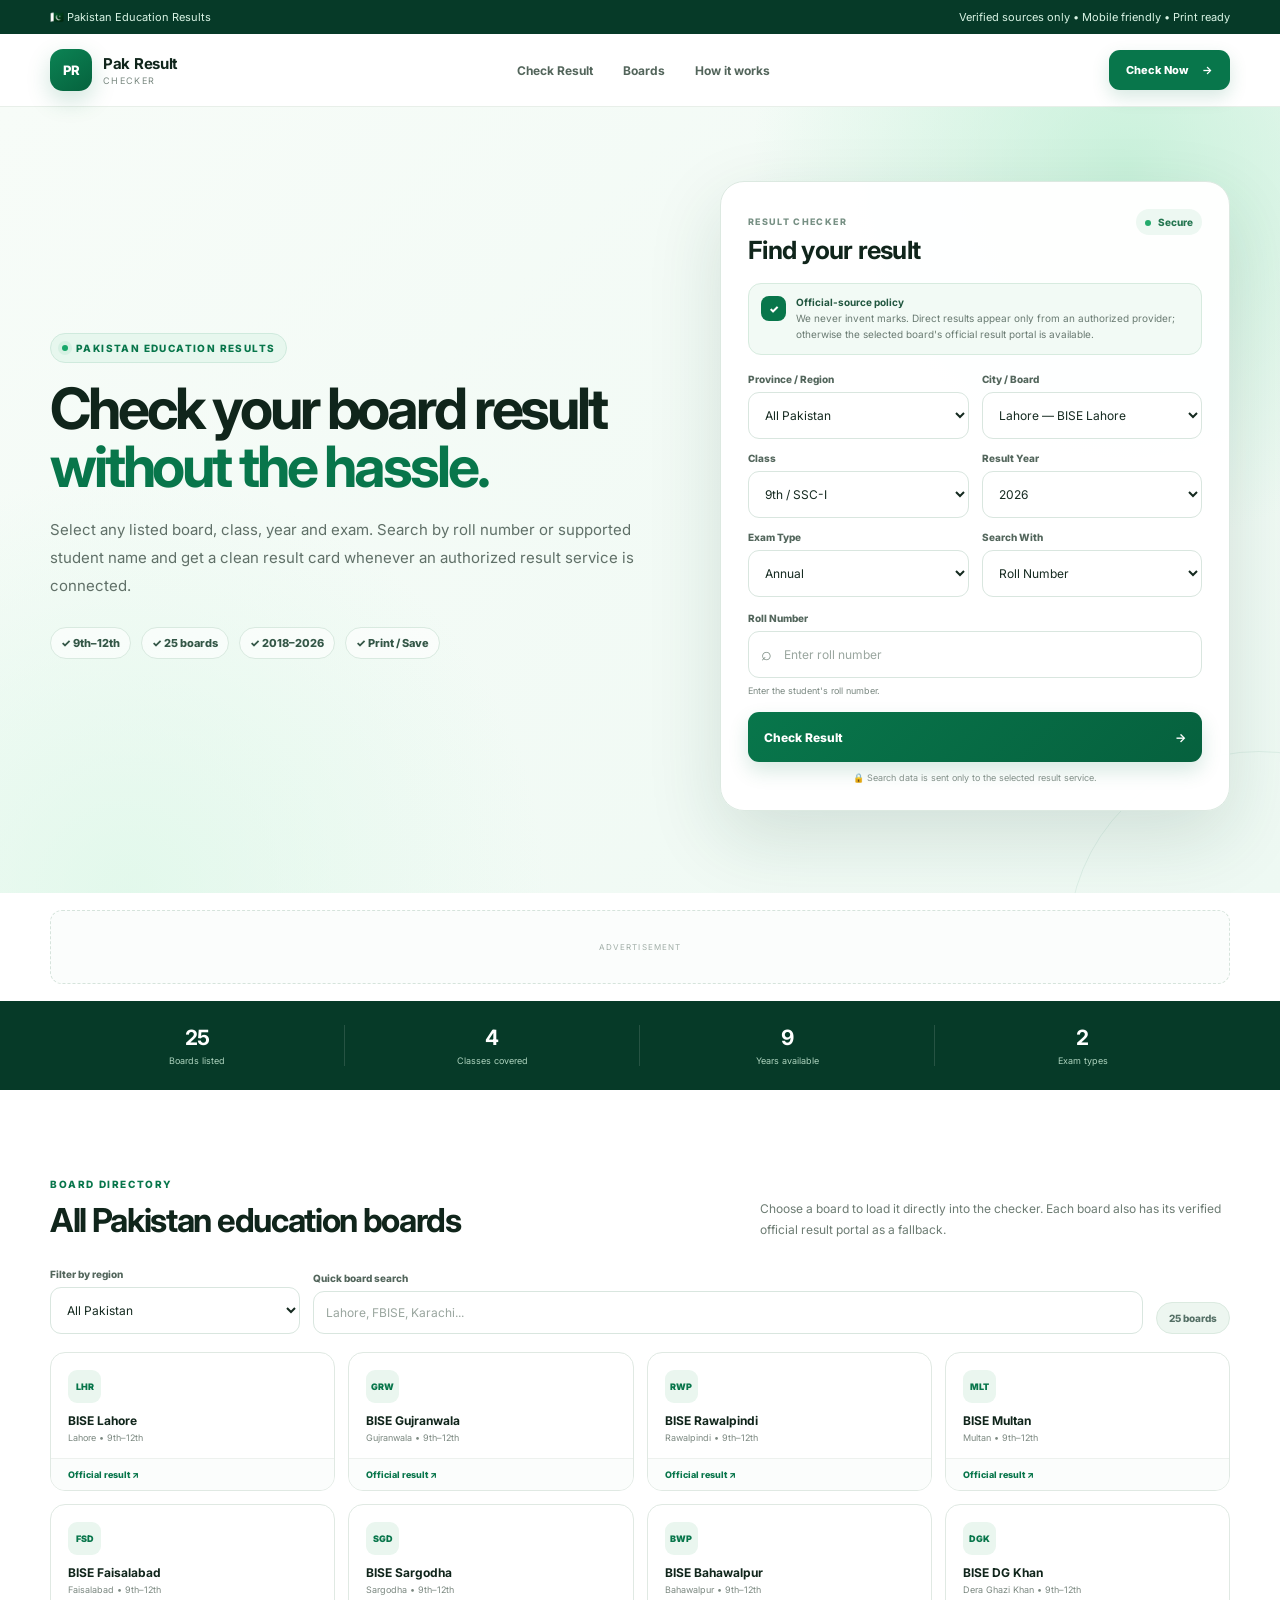
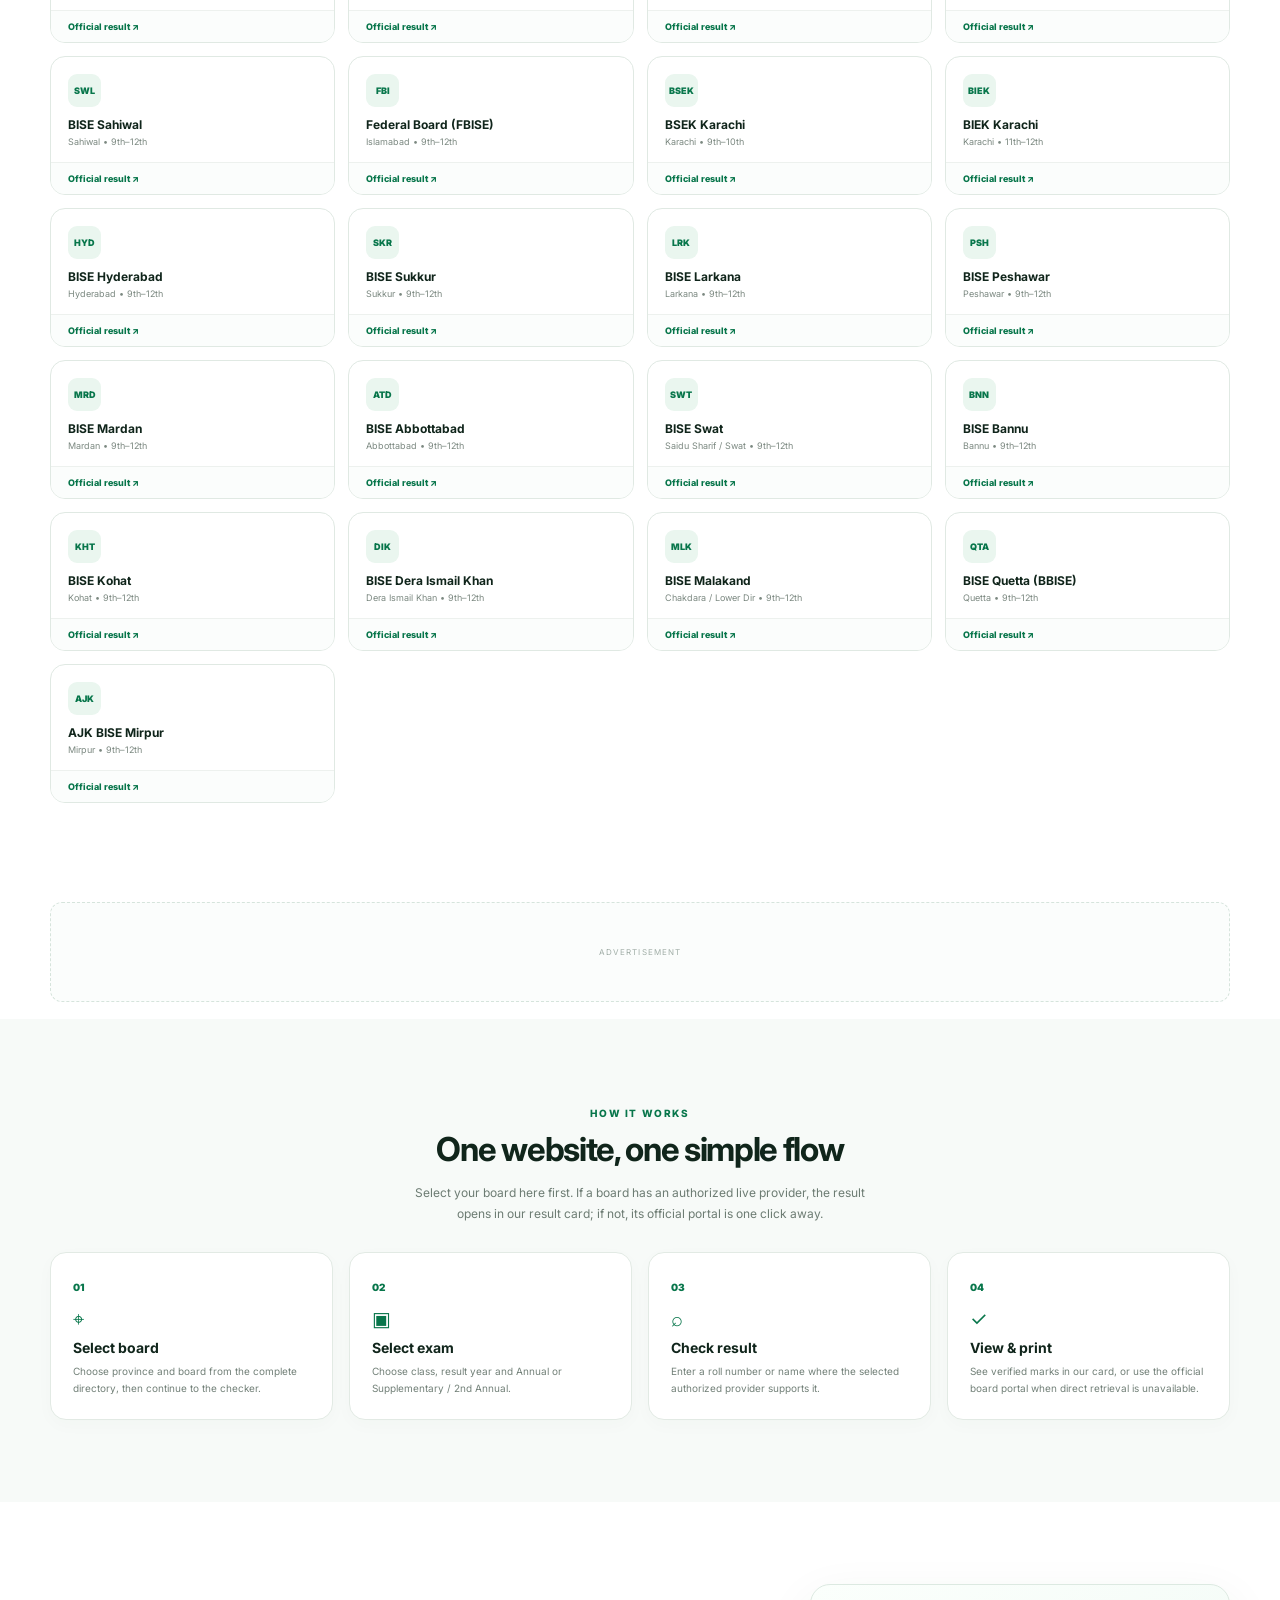
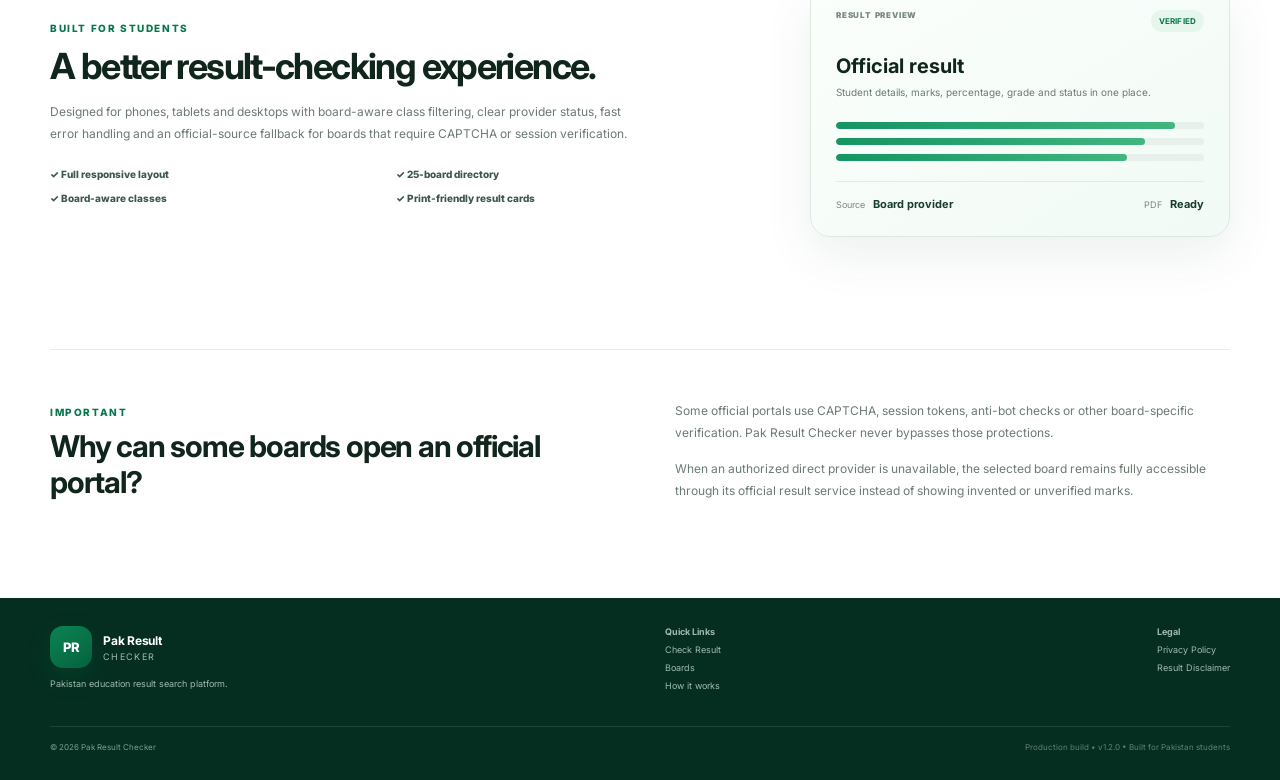
==== commit 00c2922c: "Improve responsive layout and board access UX" ====
--- a/index.html
+++ b/index.html
@@ -2,7 +2,7 @@
 <html lang="en">
 <head>
 <meta charset="UTF-8" />
-<meta name="viewport" content="width=device-width, initial-scale=1.0" />
+<meta name="viewport" content="width=device-width, initial-scale=1.0, viewport-fit=cover" />
 <meta name="theme-color" content="#08764b" />
 <meta name="description" content="Fast Pakistan board result checker for 9th, 10th, 11th and 12th classes. Select board, year and exam, then search by roll number or student name." />
 <meta name="robots" content="index,follow" />
@@ -13,6 +13,7 @@
 <meta property="og:url" content="https://pak-result-checker.vercel.app/" />
 <meta name="twitter:card" content="summary" />
 <link rel="canonical" href="https://pak-result-checker.vercel.app/" />
+<link rel="icon" href="/favicon.svg" type="image/svg+xml" />
 <link rel="manifest" href="/manifest.webmanifest" />
 <link rel="preconnect" href="https://fonts.googleapis.com" />
 <link rel="preconnect" href="https://fonts.gstatic.com" crossorigin />
@@ -23,22 +24,22 @@
 </head>
 <body>
 <div class="topbar"><div class="container topbar-inner"><span>🇵🇰 Pakistan Education Results</span><span>Verified sources only • Mobile friendly • Print ready</span></div></div>
-<header class="header"><div class="container nav"><a class="brand" href="#top" aria-label="Pak Result Checker home"><span class="brand-mark">PR</span><span><strong>Pak Result</strong><small>CHECKER</small></span></a><nav aria-label="Primary navigation"><a href="#check">Check Result</a><a href="#boards">Boards</a><a href="#guides">How it works</a></nav><a class="nav-cta" href="#check">Check Result <b>→</b></a></div></header>
+<header class="header"><div class="container nav"><a class="brand" href="#top" aria-label="Pak Result Checker home"><span class="brand-mark">PR</span><span><strong>Pak Result</strong><small>CHECKER</small></span></a><nav aria-label="Primary navigation"><a href="#check">Check Result</a><a href="#boards">Boards</a><a href="#guides">How it works</a></nav><a class="nav-cta" href="#check">Check Now <b>→</b></a></div></header>
 <main id="top">
-<section class="hero" id="check"><div class="container hero-grid"><div class="hero-copy"><div class="pill"><span></span> PAKISTAN EDUCATION RESULTS</div><h1>Find your board result <em>faster and clearly.</em></h1><p>Select the board, class, year and exam. Search by roll number or supported student name, then view a clean result card or open the official board portal.</p><div class="hero-points"><span>✓ 9th–12th</span><span>✓ 25 boards</span><span>✓ 2018–2026</span><span>✓ Print / Save</span></div></div>
-<div class="checker-card"><div class="card-top"><div><small>RESULT CHECKER</small><h2>Search a result</h2></div><span class="secure"><i></i> Secure</span></div><div class="source-note"><span class="source-icon">✓</span><div><b>Official-source policy</b><small>Results are shown only when an authorized provider returns them. Otherwise, use the selected board's official portal.</small></div></div>
-<form id="resultForm" novalidate><div class="form-grid"><label><span>Province / Region</span><select id="region" aria-label="Province or region" required></select></label><label><span>City / Board</span><select id="board" aria-label="City or board" required></select></label><label><span>Class</span><select id="classLevel" aria-label="Class" required></select></label><label><span>Result Year</span><select id="year" aria-label="Result year" required></select></label><label><span>Exam Type</span><select id="exam" aria-label="Exam type" required></select></label><label><span>Search With</span><select id="searchType" aria-label="Search type" required><option value="roll">Roll Number</option><option value="name">Student Name</option></select></label></div><label class="search-field"><span id="searchLabel">Roll Number</span><div class="input-wrap"><span aria-hidden="true">⌕</span><input id="searchInput" autocomplete="off" inputmode="numeric" placeholder="Enter roll number" aria-describedby="searchHint" required /></div><small id="searchHint">Enter the student's roll number.</small></label><button class="primary-btn" type="submit"><span>Search Result</span><b>→</b></button><div class="privacy-note">🔒 Your search is sent only to the selected result service.</div></form></div></div></section>
+<section class="hero" id="check"><div class="container hero-grid"><div class="hero-copy"><div class="pill"><span></span> PAKISTAN EDUCATION RESULTS</div><h1>Check your board result <em>without the hassle.</em></h1><p>Select any listed board, class, year and exam. Search by roll number or supported student name and get a clean result card whenever an authorized result service is connected.</p><div class="hero-points"><span>✓ 9th–12th</span><span>✓ 25 boards</span><span>✓ 2018–2026</span><span>✓ Print / Save</span></div></div>
+<div class="checker-card"><div class="card-top"><div><small>RESULT CHECKER</small><h2>Find your result</h2></div><span class="secure"><i></i> Secure</span></div><div class="source-note"><span class="source-icon">✓</span><div><b>Official-source policy</b><small>We never invent marks. Direct results appear only from an authorized provider; otherwise the selected board's official result portal is available.</small></div></div>
+<form id="resultForm" novalidate><div class="form-grid"><label><span>Province / Region</span><select id="region" aria-label="Province or region" required></select></label><label><span>City / Board</span><select id="board" aria-label="City or board" required></select></label><label><span>Class</span><select id="classLevel" aria-label="Class" required></select></label><label><span>Result Year</span><select id="year" aria-label="Result year" required></select></label><label><span>Exam Type</span><select id="exam" aria-label="Exam type" required></select></label><label><span>Search With</span><select id="searchType" aria-label="Search type" required><option value="roll">Roll Number</option><option value="name">Student Name</option></select></label></div><label class="search-field"><span id="searchLabel">Roll Number</span><div class="input-wrap"><span aria-hidden="true">⌕</span><input id="searchInput" autocomplete="off" inputmode="numeric" placeholder="Enter roll number" aria-describedby="searchHint" required /></div><small id="searchHint">Enter the student's roll number.</small></label><button class="primary-btn" type="submit"><span>Check Result</span><b>→</b></button><div class="privacy-note">🔒 Search data is sent only to the selected result service.</div></form></div></div></section>
 <div class="container ad-wrap ad-top"><div class="ad-slot" data-ad-slot="top"><span>ADVERTISEMENT</span></div></div>
 <section class="trust-strip"><div class="container trust-grid"><div><b>25</b><span>Boards listed</span></div><div><b>4</b><span>Classes covered</span></div><div><b>9</b><span>Years available</span></div><div><b>2</b><span>Exam types</span></div></div></section>
-<section class="section" id="boards"><div class="container"><div class="section-heading"><div><span class="eyebrow">BOARD DIRECTORY</span><h2>Find your education board</h2></div><p>Filter by region or search the board name. Every card links to the board's official result service.</p></div><div class="board-toolbar"><label class="filter-label"><span>Filter by region</span><select id="boardFilter" aria-label="Filter boards by region"></select></label><label class="board-search"><span>Quick board search</span><input id="boardSearch" type="search" placeholder="e.g. Lahore, FBISE, Karachi" autocomplete="off" /></label><span class="board-count" id="boardCount">25 boards</span></div><div class="board-grid" id="boardGrid"></div><div class="empty-board" id="emptyBoard" hidden>No matching board found. Try another name or region.</div></div></section>
+<section class="section" id="boards"><div class="container"><div class="section-heading"><div><span class="eyebrow">BOARD DIRECTORY</span><h2>All Pakistan education boards</h2></div><p>Choose a board to load it directly into the checker. Each board also has its verified official result portal as a fallback.</p></div><div class="board-toolbar"><label class="filter-label"><span>Filter by region</span><select id="boardFilter" aria-label="Filter boards by region"></select></label><label class="board-search"><span>Quick board search</span><input id="boardSearch" type="search" placeholder="Lahore, FBISE, Karachi..." autocomplete="off" /></label><span class="board-count" id="boardCount">25 boards</span></div><div class="board-grid" id="boardGrid"></div><div class="empty-board" id="emptyBoard" hidden>No matching board found. Try another name or region.</div></div></section>
 <div class="container ad-wrap"><div class="ad-slot ad-wide" data-ad-slot="middle"><span>ADVERTISEMENT</span></div></div>
-<section class="section soft" id="guides"><div class="container"><div class="section-heading centered"><span class="eyebrow">HOW IT WORKS</span><h2>Simple, clear and fast</h2><p>One flow for finding a board, choosing the right exam and checking the result.</p></div><div class="steps"><article><span>01</span><div class="step-icon">⌖</div><h3>Select board</h3><p>Choose the province and the education board where the student appeared.</p></article><article><span>02</span><div class="step-icon">▣</div><h3>Select exam</h3><p>Choose class, result year and Annual or Supplementary / 2nd Annual.</p></article><article><span>03</span><div class="step-icon">⌕</div><h3>Search result</h3><p>Enter a roll number or use name search where the provider supports it.</p></article><article><span>04</span><div class="step-icon">✓</div><h3>View & print</h3><p>Review marks and totals, then print or save the result card as PDF.</p></article></div></div></section>
-<section class="section"><div class="container feature-grid"><div><span class="eyebrow">BUILT FOR STUDENTS</span><h2>A cleaner result-checking experience.</h2><p>Fast on phones, tablets and desktops, with board-aware class filtering, clear provider status and a safe official-portal fallback when direct retrieval is unavailable.</p><div class="feature-list"><span>✓ Responsive on every screen</span><span>✓ Board-specific providers</span><span>✓ Search error handling</span><span>✓ Print-friendly result cards</span></div></div><div class="mini-result"><div class="mini-head"><span>RESULT CARD</span><b>VERIFIED</b></div><h3>Official result</h3><p>Marks, percentage, grade and status in one place.</p><div class="mini-bars"><span><i style="width:92%"></i></span><span><i style="width:84%"></i></span><span><i style="width:79%"></i></span></div><div class="mini-total"><span>Source <b>Board provider</b></span><span>PDF <b>Ready</b></span></div></div></div></section>
-<section class="section faq-section"><div class="container faq"><div><span class="eyebrow">IMPORTANT</span><h2>What happens if a board needs verification?</h2></div><div class="faq-copy"><p>Some official portals use CAPTCHA, session tokens or other board-specific verification. Pak Result Checker does not bypass those protections.</p><p>When a direct authorized provider is unavailable, the search screen gives you a clear link to the official result portal instead of showing invented or unverified marks.</p></div></div></section>
+<section class="section soft" id="guides"><div class="container"><div class="section-heading centered"><span class="eyebrow">HOW IT WORKS</span><h2>One website, one simple flow</h2><p>Select your board here first. If a board has an authorized live provider, the result opens in our result card; if not, its official portal is one click away.</p></div><div class="steps"><article><span>01</span><div class="step-icon">⌖</div><h3>Select board</h3><p>Choose province and board from the complete directory, then continue to the checker.</p></article><article><span>02</span><div class="step-icon">▣</div><h3>Select exam</h3><p>Choose class, result year and Annual or Supplementary / 2nd Annual.</p></article><article><span>03</span><div class="step-icon">⌕</div><h3>Check result</h3><p>Enter a roll number or name where the selected authorized provider supports it.</p></article><article><span>04</span><div class="step-icon">✓</div><h3>View & print</h3><p>See verified marks in our card, or use the official board portal when direct retrieval is unavailable.</p></article></div></div></section>
+<section class="section"><div class="container feature-grid"><div><span class="eyebrow">BUILT FOR STUDENTS</span><h2>A better result-checking experience.</h2><p>Designed for phones, tablets and desktops with board-aware class filtering, clear provider status, fast error handling and an official-source fallback for boards that require CAPTCHA or session verification.</p><div class="feature-list"><span>✓ Full responsive layout</span><span>✓ 25-board directory</span><span>✓ Board-aware classes</span><span>✓ Print-friendly result cards</span></div></div><div class="mini-result"><div class="mini-head"><span>RESULT PREVIEW</span><b>VERIFIED</b></div><h3>Official result</h3><p>Student details, marks, percentage, grade and status in one place.</p><div class="mini-bars"><span><i style="width:92%"></i></span><span><i style="width:84%"></i></span><span><i style="width:79%"></i></span></div><div class="mini-total"><span>Source <b>Board provider</b></span><span>PDF <b>Ready</b></span></div></div></div></section>
+<section class="section faq-section"><div class="container faq"><div><span class="eyebrow">IMPORTANT</span><h2>Why can some boards open an official portal?</h2></div><div class="faq-copy"><p>Some official portals use CAPTCHA, session tokens, anti-bot checks or other board-specific verification. Pak Result Checker never bypasses those protections.</p><p>When an authorized direct provider is unavailable, the selected board remains fully accessible through its official result service instead of showing invented or unverified marks.</p></div></div></section>
 </main>
 <div class="modal" id="resultModal" aria-hidden="true"><div class="modal-backdrop" data-close></div><div class="result-modal" role="dialog" aria-modal="true" aria-labelledby="resultTitle"><button class="close" data-close aria-label="Close result">×</button><div id="resultContent"></div></div></div>
 <div class="mobile-ad"><div class="ad-slot" data-ad-slot="mobile"><span>ADVERTISEMENT</span></div></div>
-<footer><div class="container footer-inner"><div><a class="brand footer-brand" href="#top"><span class="brand-mark">PR</span><span><strong>Pak Result</strong><small>CHECKER</small></span></a><p>Pakistan education result search platform.</p></div><div><b>Quick Links</b><a href="#check">Check Result</a><a href="#boards">Boards</a><a href="#guides">How it works</a></div><div><b>Legal</b><a href="/privacy.html">Privacy Policy</a><a href="/disclaimer.html">Result Disclaimer</a></div></div><div class="container copyright">© 2026 Pak Result Checker <span>Production build • v1.1.0 • Built for Pakistan students</span></div></footer>
+<footer><div class="container footer-inner"><div><a class="brand footer-brand" href="#top"><span class="brand-mark">PR</span><span><strong>Pak Result</strong><small>CHECKER</small></span></a><p>Pakistan education result search platform.</p></div><div><b>Quick Links</b><a href="#check">Check Result</a><a href="#boards">Boards</a><a href="#guides">How it works</a></div><div><b>Legal</b><a href="/privacy.html">Privacy Policy</a><a href="/disclaimer.html">Result Disclaimer</a></div></div><div class="container copyright">© 2026 Pak Result Checker <span>Production build • v1.2.0 • Built for Pakistan students</span></div></footer>
 <script src="ads.js"></script><script src="app.js"></script>
 </body>
 </html>
--- a/styles.css
+++ b/styles.css
@@ -1 +1 @@
-*{box-sizing:border-box}html{scroll-behavior:smooth}body{margin:0;font-family:Inter,system-ui,-apple-system,BlinkMacSystemFont,"Segoe UI",sans-serif;color:#10231a;background:#fff}.container{width:min(1160px,calc(100% - 36px));margin:auto}.topbar{background:#083b28;color:#d9f4e5;font-size:12px}.topbar-inner{min-height:34px;display:flex;align-items:center;justify-content:space-between}.header{position:sticky;top:0;z-index:20;background:rgba(255,255,255,.94);backdrop-filter:blur(12px);border-bottom:1px solid #e8eee9}.nav{height:72px;display:flex;align-items:center;justify-content:space-between}.brand{display:flex;align-items:center;gap:10px;text-decoration:none;color:#10231a}.brand-mark{width:40px;height:40px;border-radius:12px;background:#0b6b43;color:#fff;display:grid;place-items:center;font-weight:800;font-size:13px;box-shadow:0 8px 20px rgba(11,107,67,.2)}.brand strong{display:block;font-size:15px}.brand small{display:block;color:#728177;font-size:11px;margin-top:1px}.nav nav{display:flex;gap:28px}.nav nav a{color:#53635a;text-decoration:none;font-size:13px;font-weight:600}.nav nav a:hover{color:#0b6b43}.nav-cta{display:inline-flex;gap:12px;align-items:center;background:#0b6b43;color:#fff;text-decoration:none;padding:13px 17px;border-radius:10px;font-size:12px;font-weight:800}.hero{background:radial-gradient(circle at 80% 10%,#dff4e8 0,transparent 33%),linear-gradient(135deg,#f4fbf6,#eef8f2);padding:70px 0 78px}.hero-grid{display:grid;grid-template-columns:1fr 500px;gap:70px;align-items:center}.hero-copy{min-width:0}.pill{display:inline-flex;align-items:center;gap:8px;font-size:11px;letter-spacing:.13em;font-weight:800;color:#0b7b4c;background:#e7f6ed;border:1px solid #cce9d7;padding:8px 11px;border-radius:99px}.pill span{width:6px;height:6px;border-radius:50%;background:#18a76a}.hero h1{font-size:54px;line-height:1.04;letter-spacing:-.04em;margin:15px 0 20px;max-width:620px}.hero h1 em{font-style:normal;color:#0b7047}.hero-copy>p{font-size:16px;line-height:1.8;color:#5f6d65;max-width:570px}.hero-points{display:flex;flex-wrap:wrap;gap:18px;margin-top:28px;color:#335546;font-size:12px;font-weight:700}.checker-card{background:#fff;border:1px solid #dfe9e2;border-radius:22px;padding:26px;box-shadow:0 22px 60px rgba(23,72,46,.12)}.card-top{display:flex;justify-content:space-between;align-items:flex-start;margin-bottom:18px}.card-top small{font-size:10px;letter-spacing:.14em;color:#739081;font-weight:800}.card-top h2{margin:5px 0 0;font-size:24px}.secure{font-size:11px;color:#26714e;font-weight:700;background:#edf8f1;padding:7px 9px;border-radius:99px}.secure i{display:inline-block;width:6px;height:6px;border-radius:50%;background:#2eaa6b;margin-right:5px}.demo-alert{display:flex;gap:9px;flex-direction:column;background:#fff8e8;border:1px solid #f2dfb3;color:#705a27;border-radius:12px;padding:12px 13px;margin-bottom:18px;font-size:11px;line-height:1.55}.demo-alert b{font-size:11px;color:#80611a}.form-grid{display:grid;grid-template-columns:1fr 1fr;gap:13px}label>span{display:block;font-size:11px;font-weight:700;color:#52645a;margin:0 0 7px}select,input{width:100%;height:46px;border:1px solid #dbe6df;border-radius:10px;background:#fff;padding:0 12px;font:inherit;font-size:13px;color:#15291f;outline:none}select:focus,input:focus{border-color:#3c9a70;box-shadow:0 0 0 3px rgba(60,154,112,.1)}.search-field{display:block;margin-top:15px}.search-field small{display:block;color:#7b8981;font-size:10px;margin-top:7px}.search-field small b{color:#0b6b43}.input-wrap{position:relative}.input-wrap>span{position:absolute;left:13px;top:12px;color:#7d8c84;font-size:18px}.input-wrap input{padding-left:35px}.primary-btn{width:100%;height:49px;border:0;border-radius:11px;background:#0b6b43;color:#fff;margin-top:16px;display:flex;align-items:center;justify-content:space-between;padding:0 16px;font:inherit;font-size:13px;font-weight:800;cursor:pointer;transition:.2s}.primary-btn:hover{background:#085b39;transform:translateY(-1px)}.primary-btn:disabled{opacity:.65;cursor:wait;transform:none}.privacy-note{text-align:center;color:#7c8982;font-size:9px;margin-top:10px}.ad-wrap{padding:18px 0}.ad-slot{min-height:74px;border:1px dashed #d7e4dc;border-radius:12px;background:#fafcfb;display:flex;align-items:center;justify-content:center;color:#a2aea7;font-size:9px;letter-spacing:.12em}.ad-wide{min-height:100px}.mobile-ad{display:none}.trust-strip{background:#083b28;color:#fff}.trust-grid{display:grid;grid-template-columns:repeat(4,1fr);padding:24px 0}.trust-grid div{text-align:center;border-right:1px solid rgba(255,255,255,.13)}.trust-grid div:last-child{border:0}.trust-grid b{display:block;font-size:21px}.trust-grid span{display:block;font-size:10px;color:#acd2bd;margin-top:5px}.section{padding:78px 0}.section.soft{background:#f7faf8}.section-heading{display:flex;justify-content:space-between;align-items:end;gap:30px;margin-bottom:28px}.section-heading h2{font-size:32px;margin:8px 0 0;letter-spacing:-.03em}.section-heading p{max-width:440px;color:#6d7a72;font-size:13px;line-height:1.7;margin:0}.eyebrow{font-size:11px;letter-spacing:.16em;font-weight:800;color:#0b7b4c}.centered{display:block;text-align:center}.centered h2{margin-bottom:0}.board-toolbar{display:flex;align-items:end;justify-content:space-between;gap:20px;margin-bottom:18px}.board-toolbar label{width:min(330px,100%)}.board-count{font-size:11px;font-weight:800;color:#597065;background:#edf6f0;border:1px solid #dbeae0;border-radius:999px;padding:9px 12px}.board-grid{display:grid;grid-template-columns:repeat(4,1fr);gap:13px}.board{border:1px solid #e1e9e3;background:#fff;border-radius:14px;padding:0;min-height:124px;display:flex;flex-direction:column;text-align:left;transition:.2s;overflow:hidden}.board:hover{transform:translateY(-3px);border-color:#a7cdb8;box-shadow:0 12px 30px rgba(30,83,54,.08)}.board-main{border:0;background:transparent;text-align:left;padding:17px 17px 10px;display:flex;flex-direction:column;flex:1;cursor:pointer;color:#10231a;font:inherit}.board-main .icon{width:31px;height:31px;border-radius:9px;background:#eaf6ef;display:grid;place-items:center;color:#0b6b43;font-weight:800;font-size:10px}.board-main strong{font-size:13px;margin-top:10px}.board-main small{color:#7b8880;font-size:10px;margin-top:4px}.board-link{display:block;text-decoration:none;border-top:1px solid #edf1ee;padding:9px 17px;color:#0b6b43;font-size:10px;font-weight:800;background:#fbfdfc}.board-link:hover{background:#eff8f3}.steps{display:grid;grid-template-columns:repeat(4,1fr);gap:16px}.steps article{background:#fff;border:1px solid #e2eae4;border-radius:15px;padding:22px}.steps article>span{font-size:11px;font-weight:800;color:#0b7b4c}.step-icon{margin-top:11px;font-size:20px;color:#0b6b43}.steps h3{font-size:15px;margin:8px 0 7px}.steps p{font-size:11px;color:#728078;line-height:1.65;margin:0}.feature-grid{display:grid;grid-template-columns:1fr 420px;gap:80px;align-items:center}.feature-grid h2{font-size:34px;letter-spacing:-.03em;margin:8px 0 13px}.feature-grid p{color:#6c7a72;font-size:13px;line-height:1.8;max-width:570px}.feature-list{display:grid;grid-template-columns:1fr 1fr;gap:12px;margin-top:23px;color:#3d574a;font-size:11px;font-weight:700}.mini-result{background:#fff;border:1px solid #dfe9e2;border-radius:18px;padding:24px;box-shadow:0 18px 50px rgba(23,72,46,.08)}.mini-head{display:flex;justify-content:space-between;font-size:9px;color:#7a8981;letter-spacing:.1em;font-weight:800}.mini-head b{letter-spacing:0;color:#0b6b43;background:#eaf7ef;padding:6px 8px;border-radius:99px}.mini-result h3{margin:22px 0 5px;font-size:20px}.mini-result p{margin:0!important;font-size:10px!important}.mini-bars{display:grid;gap:9px;margin:20px 0}.mini-bars span{height:7px;background:#edf2ee;border-radius:99px;overflow:hidden}.mini-bars i{display:block;height:100%;background:#2b9b68;border-radius:99px}.mini-total{display:flex;justify-content:space-between;border-top:1px solid #e8eee9;padding-top:15px;font-size:10px;color:#7b8881}.mini-total b{color:#193d2b;font-size:13px;margin-left:5px}.modal{position:fixed;inset:0;z-index:50;display:none}.modal.open{display:block}.modal-backdrop{position:absolute;inset:0;background:rgba(5,22,14,.58);backdrop-filter:blur(4px)}.result-modal{position:relative;width:min(680px,calc(100% - 28px));max-height:90vh;overflow:auto;background:#fff;border-radius:20px;margin:5vh auto;padding:30px;box-shadow:0 30px 90px rgba(0,0,0,.25)}.close{position:absolute;right:15px;top:12px;width:34px;height:34px;border:0;border-radius:50%;background:#eef4f0;font-size:22px;color:#53645a;cursor:pointer}.result-head{padding-right:35px;border-bottom:1px solid #e5ece7;padding-bottom:18px}.result-head .eyebrow{font-size:9px}.result-head h2{margin:7px 0;font-size:25px}.result-meta{color:#718078;font-size:11px}.official-source{display:flex;flex-direction:column;gap:7px;margin-top:18px;padding:16px;border:1px solid #cfe5d7;background:#f2faf5;border-radius:13px}.official-source b{font-size:12px;color:#164c35}.official-source span{font-size:10px;line-height:1.6;color:#63756b}.official-source a{align-self:flex-start;background:#0b6b43;color:#fff;text-decoration:none;border-radius:8px;padding:9px 11px;font-size:10px;font-weight:800}.student-card{display:grid;grid-template-columns:1fr 1fr;gap:11px;margin:20px 0}.student-card div{background:#f6f9f7;border-radius:10px;padding:11px}.student-card span{display:block;color:#7b8881;font-size:9px}.student-card strong{display:block;font-size:12px;margin-top:4px}.marks{width:100%;border-collapse:collapse;font-size:11px}.marks th{text-align:left;background:#0b6b43;color:#fff;padding:10px}.marks td{padding:10px;border-bottom:1px solid #e6ede8}.summary{display:grid;grid-template-columns:repeat(3,1fr);gap:10px;margin-top:17px}.summary div{border:1px solid #dfe8e2;border-radius:10px;padding:12px;text-align:center}.summary span{display:block;color:#748078;font-size:9px}.summary strong{display:block;font-size:18px;margin-top:4px}.pass{color:#087443}.result-actions{display:flex;gap:10px;margin-top:20px}.secondary-btn{height:42px;flex:1;border:1px solid #d7e3db;background:#fff;border-radius:10px;font:inherit;font-size:11px;font-weight:700;cursor:pointer;color:#3c4f44}.secondary-btn.primary{background:#0b6b43;border-color:#0b6b43;color:#fff}footer{background:#062c1e;color:#fff;padding:25px 0}.footer-inner{display:flex;justify-content:space-between;gap:20px;align-items:center;font-size:10px;color:#9fbbae}.footer-inner strong{display:block;color:#fff;font-size:12px;margin-bottom:3px}.footer-inner span{display:block}.footer-brand{color:#fff}.footer-brand small{color:#9fbbae}.footer-inner a:not(.brand){display:block;color:#9fbbae;text-decoration:none;margin-top:6px}.copyright{border-top:1px solid rgba(255,255,255,.1);margin-top:22px;padding-top:15px;font-size:9px;color:#7e9d8d;display:flex;justify-content:space-between}.copyright span{color:#638271}@media(max-width:1000px){.hero-grid{grid-template-columns:1fr;gap:35px}.hero h1{font-size:44px}.board-grid{grid-template-columns:repeat(3,1fr)}.feature-grid{grid-template-columns:1fr 380px;gap:35px}}@media(max-width:760px){.container{width:min(100% - 24px,1160px)}.nav{height:62px}.nav nav{display:none}.nav-cta{padding:10px 12px}.hero{padding:48px 0}.hero h1{font-size:37px}.hero-copy>p{font-size:14px}.checker-card{padding:19px}.form-grid{grid-template-columns:1fr}.trust-grid{grid-template-columns:1fr 1fr}.trust-grid div{padding:8px;border-bottom:1px solid rgba(255,255,255,.12)}.section{padding:55px 0}.section-heading{display:block}.section-heading p{margin-top:14px}.board-toolbar{display:block}.board-toolbar label{width:100%}.board-count{display:inline-block;margin-top:12px}.board-grid,.steps{grid-template-columns:1fr 1fr;gap:9px}.board-main{padding:13px 13px 9px}.board-link{padding:9px 13px}.feature-grid{grid-template-columns:1fr}.feature-grid h2{font-size:29px}.feature-list{grid-template-columns:1fr}.result-modal{padding:22px 17px}.student-card{grid-template-columns:1fr}.summary{grid-template-columns:1fr 1fr 1fr}.footer-inner{display:block}.footer-inner>div+div{margin-top:18px}.copyright{display:block}.copyright span{display:block;margin-top:7px}.mobile-ad{display:block;position:fixed;bottom:0;left:0;right:0;z-index:15;padding:5px;background:rgba(255,255,255,.96);box-shadow:0 -4px 20px rgba(0,0,0,.06)}.mobile-ad .ad-slot{min-height:50px}.mobile-ad .ad-slot span{font-size:8px}}@media(max-width:400px){.board-grid,.steps{grid-template-columns:1fr}.hero h1{font-size:33px}.summary{grid-template-columns:1fr}.result-actions{flex-direction:column}}@media print{body>*:not(.modal){display:none!important}.modal,.result-modal{display:block!important;position:static!important;max-height:none!important;width:100%!important;margin:0!important;box-shadow:none!important}.modal-backdrop,.close,.result-actions{display:none!important}.result-modal{padding:0!important}.result-modal *{color:#000!important}}
+*{box-sizing:border-box}html{scroll-behavior:smooth}body{margin:0;font-family:Inter,system-ui,-apple-system,BlinkMacSystemFont,"Segoe UI",sans-serif;color:#10251b;background:#fff;-webkit-font-smoothing:antialiased}.container{width:min(1180px,calc(100% - 40px));margin:auto}.topbar{background:#063a28;color:#d9f4e5;font-size:11px}.topbar-inner{min-height:34px;display:flex;align-items:center;justify-content:space-between;gap:20px}.header{position:sticky;top:0;z-index:20;background:rgba(255,255,255,.92);backdrop-filter:blur(16px);border-bottom:1px solid #e8efe9}.nav{height:72px;display:flex;align-items:center;justify-content:space-between}.brand{display:flex;align-items:center;gap:11px;text-decoration:none;color:#10251b}.brand-mark{width:42px;height:42px;border-radius:13px;background:linear-gradient(145deg,#0c8354,#05623d);color:#fff;display:grid;place-items:center;font-weight:800;font-size:13px;box-shadow:0 9px 24px rgba(8,118,75,.2)}.brand strong{display:block;font-size:15px;letter-spacing:-.02em}.brand small{display:block;color:#7a8981;font-size:9px;letter-spacing:.15em;margin-top:2px}.nav nav{display:flex;gap:30px}.nav nav a{color:#53655b;text-decoration:none;font-size:12px;font-weight:700;transition:.18s}.nav nav a:hover{color:#08764b}.nav-cta{display:inline-flex;gap:14px;align-items:center;background:#08764b;color:#fff;text-decoration:none;padding:13px 17px;border-radius:11px;font-size:11px;font-weight:800;box-shadow:0 7px 18px rgba(8,118,75,.16)}.nav-cta:hover{background:#06643f}.hero{position:relative;overflow:hidden;background:radial-gradient(circle at 88% 8%,rgba(184,237,208,.7),transparent 28%),radial-gradient(circle at 10% 100%,rgba(219,247,231,.7),transparent 30%),linear-gradient(135deg,#f7fcf8,#eef9f3);padding:74px 0 82px}.hero:after{content:"";position:absolute;width:380px;height:380px;border:1px solid rgba(8,118,75,.08);border-radius:50%;right:-170px;bottom:-240px}.hero-grid{display:grid;grid-template-columns:minmax(0,1fr) 510px;gap:68px;align-items:center;position:relative;z-index:1}.pill{display:inline-flex;align-items:center;gap:8px;font-size:10px;letter-spacing:.14em;font-weight:800;color:#08764b;background:#e7f7ee;border:1px solid #cfeadd;padding:8px 11px;border-radius:99px}.pill span{width:6px;height:6px;border-radius:50%;background:#18a76a;box-shadow:0 0 0 4px rgba(24,167,106,.08)}.hero h1{font-size:57px;line-height:1.02;letter-spacing:-.055em;margin:17px 0 20px;max-width:650px}.hero h1 em{font-style:normal;color:#08764b}.hero-copy>p{font-size:15px;line-height:1.85;color:#607068;max-width:590px;margin:0}.hero-points{display:flex;flex-wrap:wrap;gap:10px;margin-top:28px}.hero-points span{font-size:11px;font-weight:800;color:#345747;background:rgba(255,255,255,.62);border:1px solid #d9eae0;border-radius:99px;padding:8px 10px}.checker-card{background:rgba(255,255,255,.98);border:1px solid #dce9e1;border-radius:24px;padding:27px;box-shadow:0 26px 75px rgba(24,73,47,.14)}.card-top{display:flex;justify-content:space-between;align-items:flex-start;margin-bottom:18px}.card-top small{font-size:9px;letter-spacing:.15em;color:#779084;font-weight:800}.card-top h2{margin:6px 0 0;font-size:25px;letter-spacing:-.03em}.secure{font-size:10px;color:#23754f;font-weight:800;background:#edf8f2;padding:7px 9px;border-radius:99px}.secure i{display:inline-block;width:6px;height:6px;border-radius:50%;background:#24aa6c;margin-right:5px}.source-note{display:flex;gap:10px;align-items:flex-start;background:#f2faf5;border:1px solid #d7ebdf;color:#426353;border-radius:13px;padding:12px;margin-bottom:18px}.source-icon{width:25px;height:25px;flex:0 0 25px;border-radius:8px;background:#08764b;color:#fff;display:grid;place-items:center;font-size:11px;font-weight:900}.source-note b{display:block;font-size:10px;color:#21563f;margin-bottom:3px}.source-note small{display:block;font-size:10px;line-height:1.55;color:#6a7b72}.form-grid{display:grid;grid-template-columns:1fr 1fr;gap:13px}label>span{display:block;font-size:10px;font-weight:800;color:#53665c;margin:0 0 7px}select,input{width:100%;height:47px;border:1px solid #d9e6df;border-radius:11px;background:#fff;padding:0 12px;font:inherit;font-size:12px;color:#152a20;outline:none;transition:border-color .18s,box-shadow .18s,background .18s}select:hover,input:hover{border-color:#c5d9ce}select:focus,input:focus{border-color:#48a97d;box-shadow:0 0 0 4px rgba(72,169,125,.1)}input::placeholder{color:#9aa69f}.search-field{display:block;margin-top:15px}.search-field small{display:block;color:#7b8982;font-size:9px;margin-top:7px}.input-wrap{position:relative}.input-wrap>span{position:absolute;left:13px;top:12px;color:#7d8d84;font-size:18px}.input-wrap input{padding-left:35px}.primary-btn{width:100%;height:50px;border:0;border-radius:11px;background:linear-gradient(135deg,#08764b,#06613e);color:#fff;margin-top:16px;display:flex;align-items:center;justify-content:space-between;padding:0 16px;font:inherit;font-size:12px;font-weight:800;cursor:pointer;transition:.18s;box-shadow:0 9px 20px rgba(8,118,75,.16)}.primary-btn:hover{transform:translateY(-1px);box-shadow:0 12px 25px rgba(8,118,75,.21)}.primary-btn:disabled{opacity:.65;cursor:wait;transform:none;box-shadow:none}.privacy-note{text-align:center;color:#829089;font-size:9px;margin-top:10px}.ad-wrap{padding:17px 0}.ad-slot{min-height:74px;border:1px dashed #d6e4dc;border-radius:12px;background:#fbfdfc;display:flex;align-items:center;justify-content:center;color:#a1aea7;font-size:8px;letter-spacing:.13em}.ad-wide{min-height:100px}.mobile-ad{display:none}.trust-strip{background:#063a28;color:#fff}.trust-grid{display:grid;grid-template-columns:repeat(4,1fr);padding:24px 0}.trust-grid div{text-align:center;border-right:1px solid rgba(255,255,255,.13)}.trust-grid div:last-child{border:0}.trust-grid b{display:block;font-size:21px;letter-spacing:-.03em}.trust-grid span{display:block;font-size:9px;color:#acd2bd;margin-top:5px}.section{padding:82px 0}.section.soft{background:#f7faf8}.section-heading{display:flex;justify-content:space-between;align-items:end;gap:30px;margin-bottom:28px}.section-heading h2{font-size:33px;margin:8px 0 0;letter-spacing:-.04em}.section-heading p{max-width:470px;color:#6d7c73;font-size:12px;line-height:1.75;margin:0}.eyebrow{font-size:10px;letter-spacing:.16em;font-weight:800;color:#08764b}.centered{display:block;text-align:center}.centered p{margin:13px auto 0}.board-toolbar{display:grid;grid-template-columns:250px minmax(240px,1fr) auto;align-items:end;gap:13px;margin-bottom:18px}.board-toolbar label{display:block}.board-search input{height:43px}.board-count{font-size:10px;font-weight:800;color:#557066;background:#edf6f0;border:1px solid #dbeae0;border-radius:999px;padding:9px 12px;white-space:nowrap}.board-grid{display:grid;grid-template-columns:repeat(4,1fr);gap:13px}.board{border:1px solid #e0e9e3;background:#fff;border-radius:15px;min-height:139px;display:flex;flex-direction:column;text-align:left;transition:transform .18s,border-color .18s,box-shadow .18s;overflow:hidden}.board:hover{transform:translateY(-3px);border-color:#a9cfba;box-shadow:0 14px 34px rgba(30,83,54,.09)}.board-main{appearance:none;border:0!important;outline:0;background:transparent;text-align:left;padding:17px 17px 10px;display:flex;flex-direction:column;flex:1;cursor:pointer;color:#10251b;font:inherit;width:100%}.board-main:focus-visible{box-shadow:inset 0 0 0 3px rgba(8,118,75,.14)}.board-main .icon{width:33px;height:33px;border-radius:9px;background:#eaf6ef;display:grid;place-items:center;color:#08764b;font-weight:900;font-size:9px}.board-main strong{font-size:12px;margin-top:10px}.board-main small{color:#7b8880;font-size:9px;margin-top:4px}.board-link{display:block;text-decoration:none;border-top:1px solid #edf1ee;padding:10px 17px;color:#08764b;font-size:9px;font-weight:800;background:#fbfdfc}.board-link:hover{background:#eff8f3}.empty-board{border:1px dashed #cfdfd5;border-radius:14px;background:#fbfdfc;padding:25px;text-align:center;color:#718078;font-size:12px}.steps{display:grid;grid-template-columns:repeat(4,1fr);gap:16px}.steps article{background:#fff;border:1px solid #e2eae4;border-radius:16px;padding:22px;box-shadow:0 5px 18px rgba(35,72,53,.025)}.steps article>span{font-size:10px;font-weight:900;color:#08764b}.step-icon{margin-top:12px;font-size:20px;color:#08764b}.steps h3{font-size:14px;margin:8px 0 7px}.steps p{font-size:10px;color:#728078;line-height:1.7;margin:0}.feature-grid{display:grid;grid-template-columns:minmax(0,1fr) 420px;gap:80px;align-items:center}.feature-grid h2{font-size:36px;letter-spacing:-.045em;margin:8px 0 13px}.feature-grid p{color:#6c7a72;font-size:12px;line-height:1.85;max-width:580px}.feature-list{display:grid;grid-template-columns:1fr 1fr;gap:12px;margin-top:23px;color:#3d574a;font-size:10px;font-weight:800}.mini-result{background:linear-gradient(150deg,#fbfffc,#f1faf5);border:1px solid #dce9e1;border-radius:20px;padding:25px;box-shadow:0 18px 50px rgba(23,72,46,.08)}.mini-head{display:flex;justify-content:space-between;font-size:8px;color:#7a8981;letter-spacing:.1em;font-weight:900}.mini-head b{letter-spacing:.02em;color:#08764b;background:#e6f6ed;padding:6px 8px;border-radius:99px}.mini-result h3{margin:22px 0 5px;font-size:20px}.mini-result p{margin:0!important;font-size:10px!important}.mini-bars{display:grid;gap:9px;margin:20px 0}.mini-bars span{height:7px;background:#e8f0eb;border-radius:99px;overflow:hidden}.mini-bars i{display:block;height:100%;background:linear-gradient(90deg,#149562,#41b67f);border-radius:99px}.mini-total{display:flex;justify-content:space-between;border-top:1px solid #e0ebe4;padding-top:15px;font-size:9px;color:#7b8881}.mini-total b{color:#193d2b;font-size:11px;margin-left:5px}.faq-section{padding-top:30px}.faq{display:grid;grid-template-columns:1fr 1fr;gap:70px;border-top:1px solid #e6eee9;padding-top:50px}.faq h2{font-size:30px;letter-spacing:-.04em;margin:8px 0}.faq-copy p{font-size:12px;color:#6c7b72;line-height:1.85;margin:0 0 14px}.modal{position:fixed;inset:0;z-index:50;display:none}.modal.open{display:block}.modal-backdrop{position:absolute;inset:0;background:rgba(4,21,14,.64);backdrop-filter:blur(6px)}.result-modal{position:relative;width:min(720px,calc(100% - 28px));max-height:91vh;overflow:auto;background:#fff;border-radius:22px;margin:4.5vh auto;padding:31px;box-shadow:0 35px 100px rgba(0,0,0,.28)}.close{position:absolute;right:15px;top:13px;width:34px;height:34px;border:0;border-radius:50%;background:#eef4f0;font-size:21px;color:#53645a;cursor:pointer}.result-head{padding-right:38px;border-bottom:1px solid #e5ece7;padding-bottom:18px}.result-head .eyebrow{font-size:8px}.result-head h2{margin:7px 0;font-size:25px;letter-spacing:-.03em}.result-meta{color:#718078;font-size:10px}.result-verified{display:inline-flex;align-items:center;gap:6px;margin-top:10px;background:#eaf7ef;color:#08764b;border-radius:99px;padding:6px 9px;font-size:9px;font-weight:800}.result-verified i{width:6px;height:6px;background:#22a76b;border-radius:50%}.official-source{display:flex;flex-direction:column;gap:7px;margin-top:18px;padding:16px;border:1px solid #cfe5d7;background:#f2faf5;border-radius:13px}.official-source b{font-size:12px;color:#164c35}.official-source span{font-size:10px;line-height:1.6;color:#63756b}.official-source a{align-self:flex-start;background:#08764b;color:#fff;text-decoration:none;border-radius:8px;padding:9px 11px;font-size:9px;font-weight:800}.student-card{display:grid;grid-template-columns:1fr 1fr;gap:11px;margin:20px 0}.student-card div{background:#f6f9f7;border:1px solid #edf2ee;border-radius:10px;padding:11px}.student-card span{display:block;color:#7b8881;font-size:8px}.student-card strong{display:block;font-size:11px;margin-top:4px;overflow-wrap:anywhere}.marks-wrap{overflow:auto;border:1px solid #e0e9e3;border-radius:11px}.marks{width:100%;border-collapse:collapse;font-size:10px;min-width:470px}.marks th{text-align:left;background:#08764b;color:#fff;padding:10px}.marks td{padding:10px;border-bottom:1px solid #e6ede8}.marks tr:last-child td{border-bottom:0}.summary{display:grid;grid-template-columns:repeat(3,1fr);gap:10px;margin-top:17px}.summary div{border:1px solid #dfe8e2;border-radius:10px;padding:12px;text-align:center}.summary span{display:block;color:#748078;font-size:8px}.summary strong{display:block;font-size:17px;margin-top:4px}.pass{color:#087443}.result-actions{display:flex;gap:10px;margin-top:20px}.secondary-btn{height:42px;flex:1;border:1px solid #d7e3db;background:#fff;border-radius:10px;font:inherit;font-size:10px;font-weight:800;cursor:pointer;color:#3c4f44}.secondary-btn:hover{background:#f7faf8}.secondary-btn.primary{background:#08764b;border-color:#08764b;color:#fff}.demo-alert{display:flex;gap:9px;flex-direction:column;background:#fff8e8;border:1px solid #f2dfb3;color:#705a27;border-radius:12px;padding:12px 13px;margin-top:18px;font-size:10px;line-height:1.55}.demo-alert b{font-size:10px;color:#80611a}footer{background:#052e20;color:#fff;padding:28px 0}.footer-inner{display:flex;justify-content:space-between;gap:25px;align-items:flex-start;font-size:9px;color:#9fbbae}.footer-inner strong{display:block;color:#fff;font-size:12px;margin-bottom:3px}.footer-inner p{max-width:220px;line-height:1.6}.footer-brand{color:#fff}.footer-brand small{color:#9fbbae}.footer-inner a:not(.brand){display:block;color:#9fbbae;text-decoration:none;margin-top:7px}.footer-inner a:not(.brand):hover{color:#fff}.copyright{border-top:1px solid rgba(255,255,255,.1);margin-top:25px;padding-top:15px;font-size:8px;color:#7e9d8d;display:flex;justify-content:space-between}.copyright span{color:#638271}@media(max-width:1050px){.hero-grid{grid-template-columns:1fr;gap:40px}.hero-copy{max-width:760px}.hero h1{font-size:51px}.board-grid{grid-template-columns:repeat(3,1fr)}.feature-grid{grid-template-columns:1fr 380px;gap:35px}}@media(max-width:760px){.container{width:min(100% - 24px,1180px)}.topbar-inner{min-height:31px;font-size:9px}.topbar-inner span:last-child{display:none}.nav{height:62px}.nav nav{display:none}.nav-cta{padding:10px 12px}.hero{padding:50px 0 55px}.hero h1{font-size:39px}.hero-copy>p{font-size:13px}.checker-card{padding:19px;border-radius:20px}.form-grid{grid-template-columns:1fr}.trust-grid{grid-template-columns:1fr 1fr}.trust-grid div{padding:8px;border-bottom:1px solid rgba(255,255,255,.12)}.section{padding:57px 0}.section-heading{display:block}.section-heading p{margin-top:13px}.board-toolbar{grid-template-columns:1fr}.board-count{justify-self:start}.board-grid,.steps{grid-template-columns:1fr 1fr;gap:9px}.board-main{padding:13px 13px 9px}.board-link{padding:9px 13px}.feature-grid{grid-template-columns:1fr}.feature-grid h2{font-size:30px}.feature-list{grid-template-columns:1fr}.faq{grid-template-columns:1fr;gap:15px}.result-modal{padding:22px 17px}.student-card{grid-template-columns:1fr}.summary{grid-template-columns:1fr 1fr 1fr}.footer-inner{display:block}.footer-inner>div+div{margin-top:18px}.copyright{display:block}.copyright span{display:block;margin-top:7px}.mobile-ad{display:block;position:fixed;bottom:0;left:0;right:0;z-index:15;padding:5px;background:rgba(255,255,255,.96);box-shadow:0 -4px 20px rgba(0,0,0,.06)}.mobile-ad .ad-slot{min-height:50px}.mobile-ad .ad-slot span{font-size:7px}}@media(max-width:400px){.board-grid,.steps{grid-template-columns:1fr}.hero h1{font-size:34px}.summary{grid-template-columns:1fr}.result-actions{flex-direction:column}}@media print{body>*:not(.modal){display:none!important}.modal,.result-modal{display:block!important;position:static!important;max-height:none!important;width:100%!important;margin:0!important;box-shadow:none!important;border-radius:0!important}.modal-backdrop,.close,.result-actions{display:none!important}.result-modal{padding:0!important}.result-head{padding-top:10px}.marks{min-width:0}.student-card div{background:#fff}.official-source{background:#fff}}
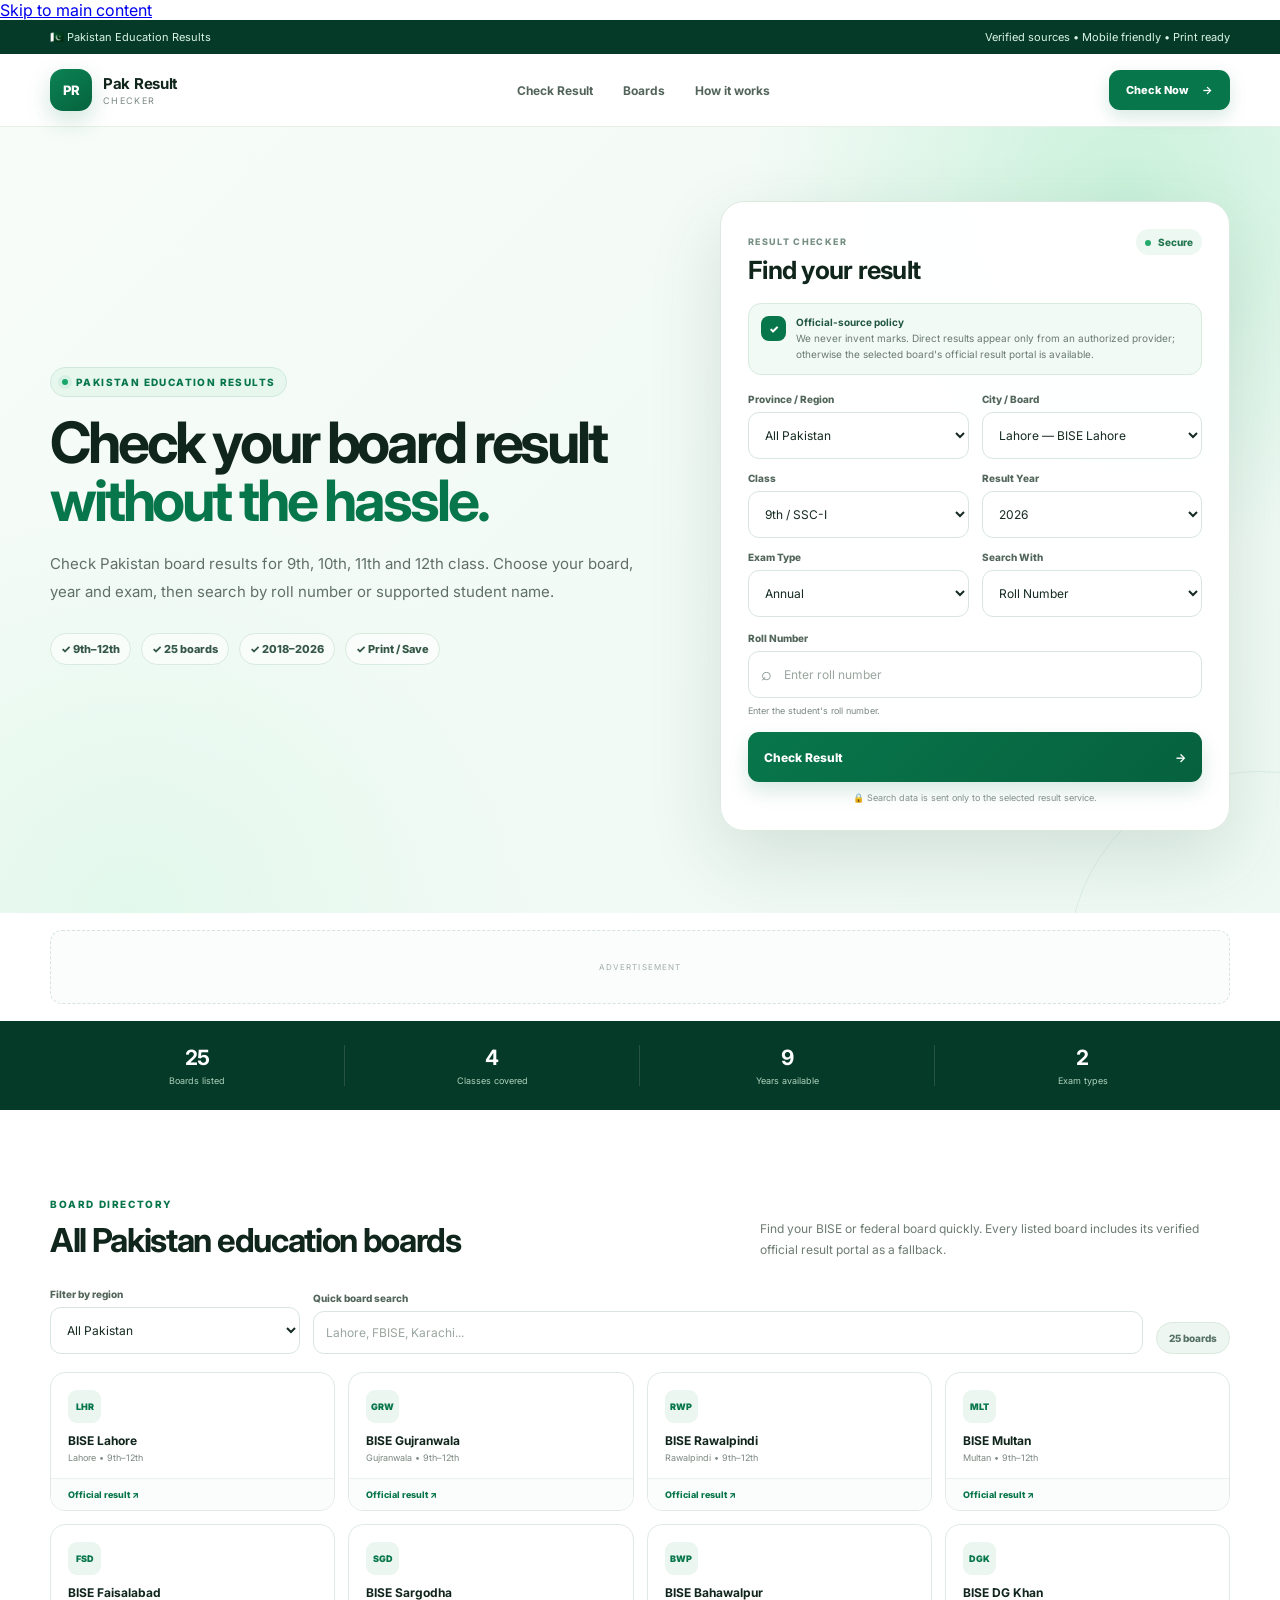
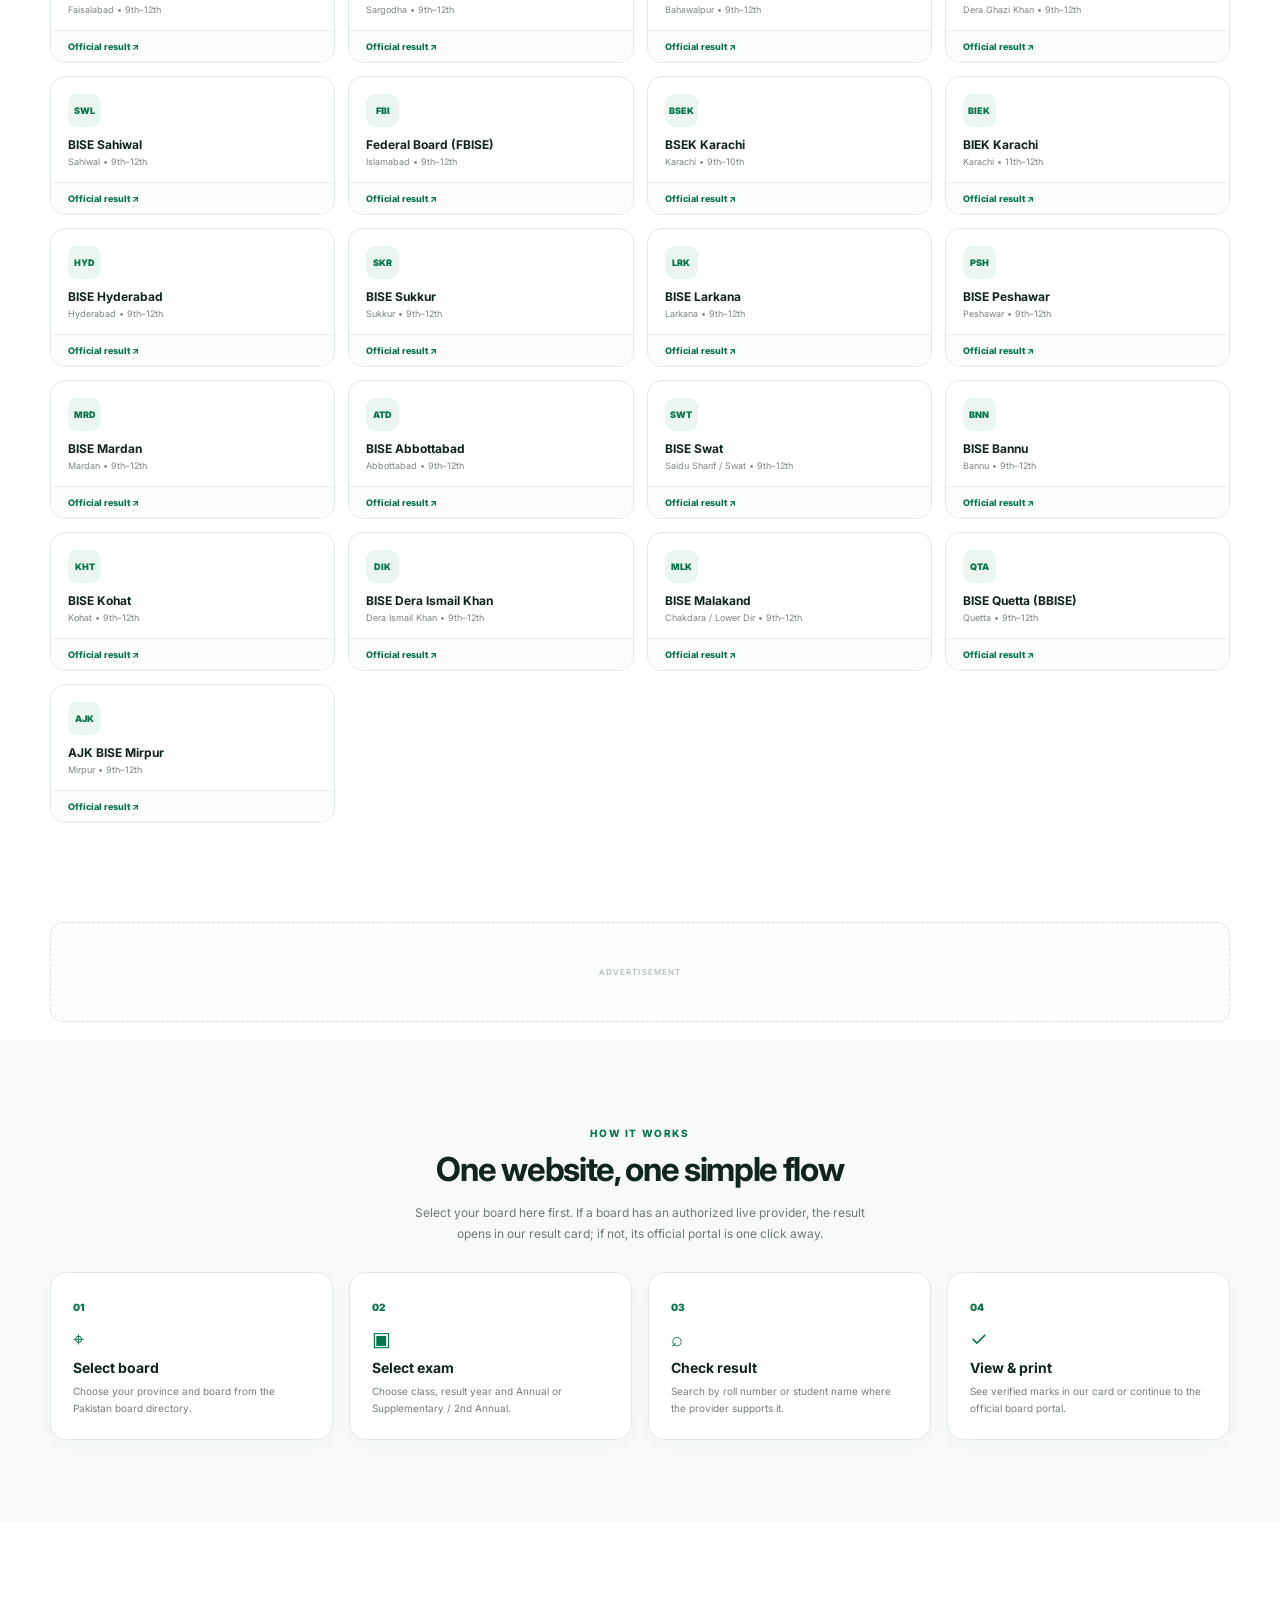
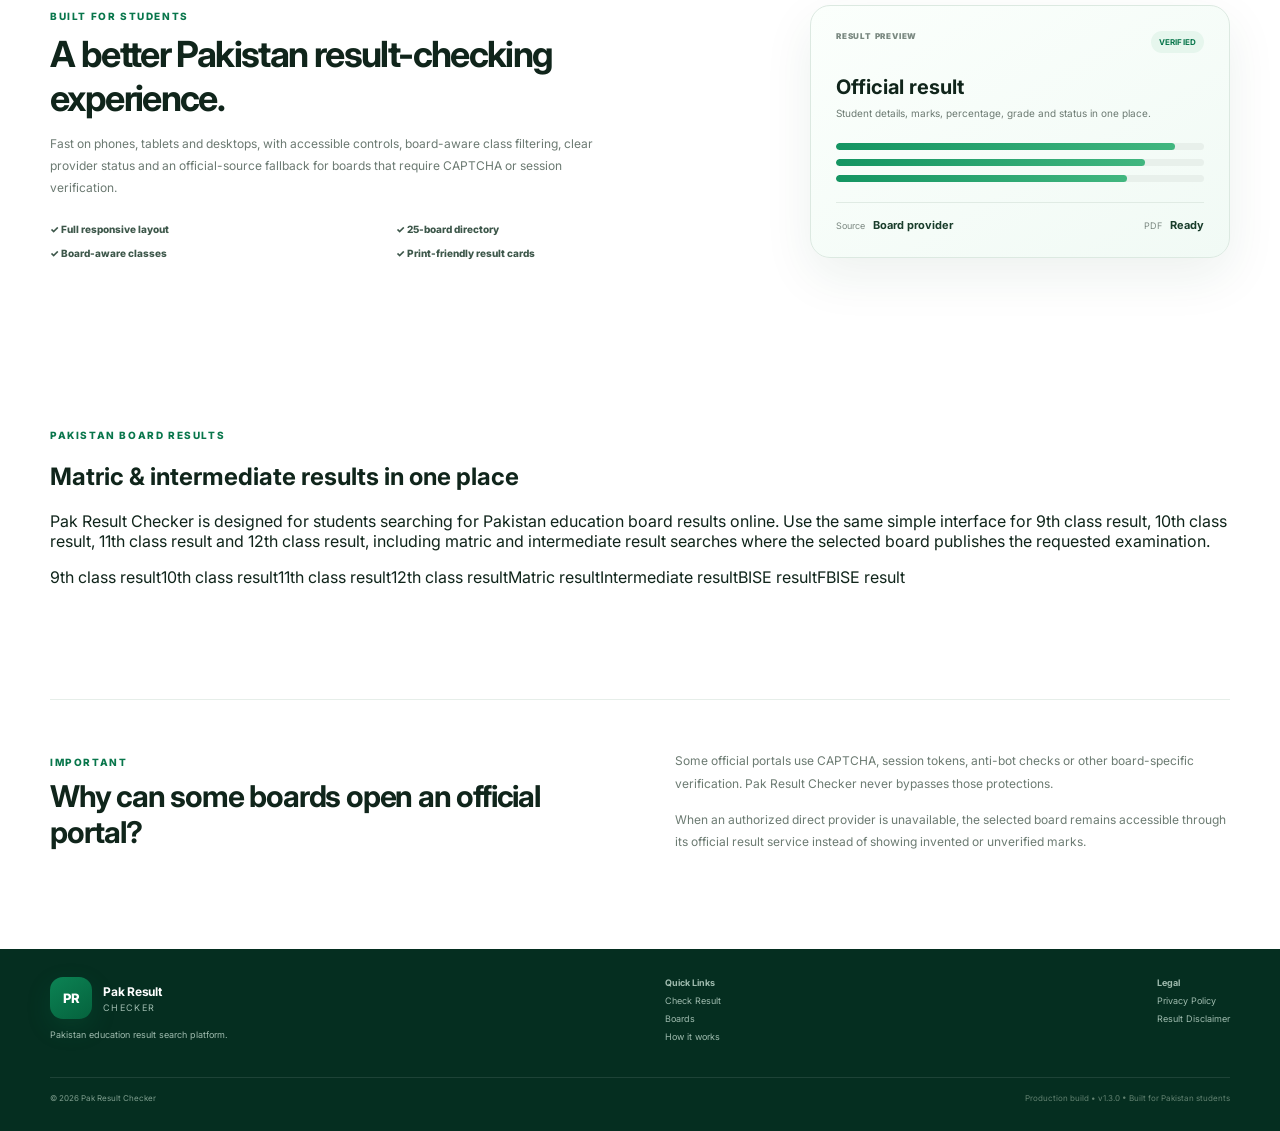
==== commit 5ee938b5: "SEO: upgrade metadata, schema, branding and accessibility" ====
--- a/index.html
+++ b/index.html
@@ -1,45 +1,80 @@
 <!doctype html>
-<html lang="en">
+<html lang="en-PK">
 <head>
 <meta charset="UTF-8" />
 <meta name="viewport" content="width=device-width, initial-scale=1.0, viewport-fit=cover" />
-<meta name="theme-color" content="#08764b" />
-<meta name="description" content="Fast Pakistan board result checker for 9th, 10th, 11th and 12th classes. Select board, year and exam, then search by roll number or student name." />
-<meta name="robots" content="index,follow" />
-<meta name="googlebot" content="index,follow,max-image-preview:large" />
-<meta property="og:type" content="website" />
-<meta property="og:title" content="Pak Result Checker — Pakistan Board Results" />
-<meta property="og:description" content="Find Pakistan education board results with a clean, mobile-first search experience." />
-<meta property="og:url" content="https://pak-result-checker.vercel.app/" />
-<meta name="twitter:card" content="summary" />
+<meta name="theme-color" content="#075b3b" />
+<meta name="color-scheme" content="light" />
+<meta name="application-name" content="Pak Result Checker" />
+<meta name="apple-mobile-web-app-title" content="Pak Results" />
+<meta name="apple-mobile-web-app-capable" content="yes" />
+<meta name="apple-mobile-web-app-status-bar-style" content="default" />
+<meta name="mobile-web-app-capable" content="yes" />
+<meta name="description" content="Pak Result Checker helps students check Pakistan board results for 9th, 10th, 11th and 12th class. Select your board, year and exam and search by roll number or student name." />
+<meta name="keywords" content="Pakistan board results, result checker Pakistan, 9th class result, 10th class result, 11th class result, 12th class result, matric result, intermediate result, BISE result, FBISE result, board result 2026" />
+<meta name="author" content="Pak Result Checker" />
+<meta name="publisher" content="Pak Result Checker" />
+<meta name="robots" content="index,follow,max-image-preview:large,max-snippet:-1,max-video-preview:-1" />
+<meta name="googlebot" content="index,follow,max-image-preview:large,max-snippet:-1,max-video-preview:-1" />
+<meta name="bingbot" content="index,follow,max-image-preview:large,max-snippet:-1,max-video-preview:-1" />
 <link rel="canonical" href="https://pak-result-checker.vercel.app/" />
+<link rel="alternate" hreflang="en-pk" href="https://pak-result-checker.vercel.app/" />
+<link rel="alternate" hreflang="ur-pk" href="https://pak-result-checker.vercel.app/" />
+<link rel="alternate" hreflang="x-default" href="https://pak-result-checker.vercel.app/" />
 <link rel="icon" href="/favicon.svg" type="image/svg+xml" />
+<link rel="apple-touch-icon" href="/favicon.svg" />
 <link rel="manifest" href="/manifest.webmanifest" />
 <link rel="preconnect" href="https://fonts.googleapis.com" />
 <link rel="preconnect" href="https://fonts.gstatic.com" crossorigin />
 <link href="https://fonts.googleapis.com/css2?family=Inter:wght@400;500;600;700;800&family=Noto+Naskh+Arabic:wght@400;600;700&display=swap" rel="stylesheet" />
 <link rel="stylesheet" href="styles.css" />
-<title>Pak Result Checker — Pakistan Board Results</title>
-<script type="application/ld+json">{"@context":"https://schema.org","@type":"WebSite","name":"Pak Result Checker","url":"https://pak-result-checker.vercel.app/","description":"Pakistan educational board result search platform for 9th, 10th, 11th and 12th classes."}</script>
+<link rel="stylesheet" href="responsive.css" />
+<meta property="og:locale" content="en_PK" />
+<meta property="og:type" content="website" />
+<meta property="og:site_name" content="Pak Result Checker" />
+<meta property="og:title" content="Pak Result Checker — Pakistan Board Results 2026" />
+<meta property="og:description" content="Check 9th, 10th, 11th and 12th class results across Pakistan education boards with a fast, mobile-friendly result checker." />
+<meta property="og:url" content="https://pak-result-checker.vercel.app/" />
+<meta property="og:image" content="https://pak-result-checker.vercel.app/og-image.svg" />
+<meta property="og:image:alt" content="Pak Result Checker — Pakistan Board Results" />
+<meta name="twitter:card" content="summary_large_image" />
+<meta name="twitter:title" content="Pak Result Checker — Pakistan Board Results 2026" />
+<meta name="twitter:description" content="Check Pakistan board results for matric and intermediate classes in one place." />
+<meta name="twitter:image" content="https://pak-result-checker.vercel.app/og-image.svg" />
+<title>Pak Result Checker 2026 — Pakistan Board Results | 9th, 10th, 11th, 12th</title>
+<script type="application/ld+json">
+{"@context":"https://schema.org","@type":"WebSite","name":"Pak Result Checker","alternateName":["Pak Results","Pakistan Result Checker"],"url":"https://pak-result-checker.vercel.app/","description":"Pakistan educational board result search platform for 9th, 10th, 11th and 12th classes.","inLanguage":"en-PK","potentialAction":{"@type":"SearchAction","target":"https://pak-result-checker.vercel.app/#check","query-input":"required name=rollNumber"}}
+</script>
+<script type="application/ld+json">
+{"@context":"https://schema.org","@type":"Organization","name":"Pak Result Checker","url":"https://pak-result-checker.vercel.app/","logo":"https://pak-result-checker.vercel.app/favicon.svg","sameAs":[]}
+</script>
+<script type="application/ld+json">
+{"@context":"https://schema.org","@type":"EducationalOrganization","name":"Pak Result Checker","url":"https://pak-result-checker.vercel.app/","description":"Independent Pakistan education result search platform connecting students with verified board result sources."}
+</script>
+<script type="application/ld+json">
+{"@context":"https://schema.org","@type":"FAQPage","mainEntity":[{"@type":"Question","name":"Which Pakistan boards are supported?","acceptedAnswer":{"@type":"Answer","text":"Pak Result Checker lists major Pakistan education boards across Punjab, Sindh, Khyber Pakhtunkhwa, Balochistan, Islamabad and AJK, with board-specific official result portals."}},{"@type":"Question","name":"Can I check 9th, 10th, 11th and 12th class results?","acceptedAnswer":{"@type":"Answer","text":"Yes. The checker supports 9th, 10th, 11th and 12th class result selection, subject to the selected board's available result service."}},{"@type":"Question","name":"Are the marks verified?","acceptedAnswer":{"@type":"Answer","text":"Direct result cards are shown only when an authorized result provider returns the data. Otherwise the site sends students to the selected board's official result portal and never invents marks."}},{"@type":"Question","name":"Can I print or save my result?","acceptedAnswer":{"@type":"Answer","text":"Yes. Verified result cards are designed for printing and saving as PDF from supported browsers."}}]}
+</script>
 </head>
 <body>
-<div class="topbar"><div class="container topbar-inner"><span>🇵🇰 Pakistan Education Results</span><span>Verified sources only • Mobile friendly • Print ready</span></div></div>
-<header class="header"><div class="container nav"><a class="brand" href="#top" aria-label="Pak Result Checker home"><span class="brand-mark">PR</span><span><strong>Pak Result</strong><small>CHECKER</small></span></a><nav aria-label="Primary navigation"><a href="#check">Check Result</a><a href="#boards">Boards</a><a href="#guides">How it works</a></nav><a class="nav-cta" href="#check">Check Now <b>→</b></a></div></header>
-<main id="top">
-<section class="hero" id="check"><div class="container hero-grid"><div class="hero-copy"><div class="pill"><span></span> PAKISTAN EDUCATION RESULTS</div><h1>Check your board result <em>without the hassle.</em></h1><p>Select any listed board, class, year and exam. Search by roll number or supported student name and get a clean result card whenever an authorized result service is connected.</p><div class="hero-points"><span>✓ 9th–12th</span><span>✓ 25 boards</span><span>✓ 2018–2026</span><span>✓ Print / Save</span></div></div>
+<a class="skip-link" href="#main-content">Skip to main content</a>
+<div class="topbar"><div class="container topbar-inner"><span>🇵🇰 Pakistan Education Results</span><span>Verified sources • Mobile friendly • Print ready</span></div></div>
+<header class="header"><div class="container nav"><a class="brand" href="#top" aria-label="Pak Result Checker home"><span class="brand-mark" aria-hidden="true">PR</span><span><strong>Pak Result</strong><small>CHECKER</small></span></a><nav aria-label="Primary navigation"><a href="#check">Check Result</a><a href="#boards">Boards</a><a href="#guides">How it works</a></nav><a class="nav-cta" href="#check">Check Now <b aria-hidden="true">→</b></a></div></header>
+<main id="main-content">
+<section class="hero" id="check"><div class="container hero-grid"><div class="hero-copy"><div class="pill"><span></span> PAKISTAN EDUCATION RESULTS</div><h1>Check your board result <em>without the hassle.</em></h1><p>Check Pakistan board results for 9th, 10th, 11th and 12th class. Choose your board, year and exam, then search by roll number or supported student name.</p><div class="hero-points"><span>✓ 9th–12th</span><span>✓ 25 boards</span><span>✓ 2018–2026</span><span>✓ Print / Save</span></div></div>
 <div class="checker-card"><div class="card-top"><div><small>RESULT CHECKER</small><h2>Find your result</h2></div><span class="secure"><i></i> Secure</span></div><div class="source-note"><span class="source-icon">✓</span><div><b>Official-source policy</b><small>We never invent marks. Direct results appear only from an authorized provider; otherwise the selected board's official result portal is available.</small></div></div>
-<form id="resultForm" novalidate><div class="form-grid"><label><span>Province / Region</span><select id="region" aria-label="Province or region" required></select></label><label><span>City / Board</span><select id="board" aria-label="City or board" required></select></label><label><span>Class</span><select id="classLevel" aria-label="Class" required></select></label><label><span>Result Year</span><select id="year" aria-label="Result year" required></select></label><label><span>Exam Type</span><select id="exam" aria-label="Exam type" required></select></label><label><span>Search With</span><select id="searchType" aria-label="Search type" required><option value="roll">Roll Number</option><option value="name">Student Name</option></select></label></div><label class="search-field"><span id="searchLabel">Roll Number</span><div class="input-wrap"><span aria-hidden="true">⌕</span><input id="searchInput" autocomplete="off" inputmode="numeric" placeholder="Enter roll number" aria-describedby="searchHint" required /></div><small id="searchHint">Enter the student's roll number.</small></label><button class="primary-btn" type="submit"><span>Check Result</span><b>→</b></button><div class="privacy-note">🔒 Search data is sent only to the selected result service.</div></form></div></div></section>
+<form id="resultForm" novalidate><div class="form-grid"><label><span>Province / Region</span><select id="region" aria-label="Province or region" required></select></label><label><span>City / Board</span><select id="board" aria-label="City or board" required></select></label><label><span>Class</span><select id="classLevel" aria-label="Class" required></select></label><label><span>Result Year</span><select id="year" aria-label="Result year" required></select></label><label><span>Exam Type</span><select id="exam" aria-label="Exam type" required></select></label><label><span>Search With</span><select id="searchType" aria-label="Search type" required><option value="roll">Roll Number</option><option value="name">Student Name</option></select></label></div><label class="search-field"><span id="searchLabel">Roll Number</span><div class="input-wrap"><span aria-hidden="true">⌕</span><input id="searchInput" autocomplete="off" inputmode="numeric" placeholder="Enter roll number" aria-describedby="searchHint" required /></div><small id="searchHint">Enter the student's roll number.</small></label><button class="primary-btn" type="submit"><span>Check Result</span><b aria-hidden="true">→</b></button><div class="privacy-note">🔒 Search data is sent only to the selected result service.</div></form></div></div></section>
 <div class="container ad-wrap ad-top"><div class="ad-slot" data-ad-slot="top"><span>ADVERTISEMENT</span></div></div>
-<section class="trust-strip"><div class="container trust-grid"><div><b>25</b><span>Boards listed</span></div><div><b>4</b><span>Classes covered</span></div><div><b>9</b><span>Years available</span></div><div><b>2</b><span>Exam types</span></div></div></section>
-<section class="section" id="boards"><div class="container"><div class="section-heading"><div><span class="eyebrow">BOARD DIRECTORY</span><h2>All Pakistan education boards</h2></div><p>Choose a board to load it directly into the checker. Each board also has its verified official result portal as a fallback.</p></div><div class="board-toolbar"><label class="filter-label"><span>Filter by region</span><select id="boardFilter" aria-label="Filter boards by region"></select></label><label class="board-search"><span>Quick board search</span><input id="boardSearch" type="search" placeholder="Lahore, FBISE, Karachi..." autocomplete="off" /></label><span class="board-count" id="boardCount">25 boards</span></div><div class="board-grid" id="boardGrid"></div><div class="empty-board" id="emptyBoard" hidden>No matching board found. Try another name or region.</div></div></section>
+<section class="trust-strip" aria-label="Platform coverage"><div class="container trust-grid"><div><b>25</b><span>Boards listed</span></div><div><b>4</b><span>Classes covered</span></div><div><b>9</b><span>Years available</span></div><div><b>2</b><span>Exam types</span></div></div></section>
+<section class="section" id="boards"><div class="container"><div class="section-heading"><div><span class="eyebrow">BOARD DIRECTORY</span><h2>All Pakistan education boards</h2></div><p>Find your BISE or federal board quickly. Every listed board includes its verified official result portal as a fallback.</p></div><div class="board-toolbar"><label class="filter-label"><span>Filter by region</span><select id="boardFilter" aria-label="Filter boards by region"></select></label><label class="board-search"><span>Quick board search</span><input id="boardSearch" type="search" placeholder="Lahore, FBISE, Karachi..." autocomplete="off" /></label><span class="board-count" id="boardCount">25 boards</span></div><div class="board-grid" id="boardGrid"></div><div class="empty-board" id="emptyBoard" hidden>No matching board found. Try another name or region.</div></div></section>
 <div class="container ad-wrap"><div class="ad-slot ad-wide" data-ad-slot="middle"><span>ADVERTISEMENT</span></div></div>
-<section class="section soft" id="guides"><div class="container"><div class="section-heading centered"><span class="eyebrow">HOW IT WORKS</span><h2>One website, one simple flow</h2><p>Select your board here first. If a board has an authorized live provider, the result opens in our result card; if not, its official portal is one click away.</p></div><div class="steps"><article><span>01</span><div class="step-icon">⌖</div><h3>Select board</h3><p>Choose province and board from the complete directory, then continue to the checker.</p></article><article><span>02</span><div class="step-icon">▣</div><h3>Select exam</h3><p>Choose class, result year and Annual or Supplementary / 2nd Annual.</p></article><article><span>03</span><div class="step-icon">⌕</div><h3>Check result</h3><p>Enter a roll number or name where the selected authorized provider supports it.</p></article><article><span>04</span><div class="step-icon">✓</div><h3>View & print</h3><p>See verified marks in our card, or use the official board portal when direct retrieval is unavailable.</p></article></div></div></section>
-<section class="section"><div class="container feature-grid"><div><span class="eyebrow">BUILT FOR STUDENTS</span><h2>A better result-checking experience.</h2><p>Designed for phones, tablets and desktops with board-aware class filtering, clear provider status, fast error handling and an official-source fallback for boards that require CAPTCHA or session verification.</p><div class="feature-list"><span>✓ Full responsive layout</span><span>✓ 25-board directory</span><span>✓ Board-aware classes</span><span>✓ Print-friendly result cards</span></div></div><div class="mini-result"><div class="mini-head"><span>RESULT PREVIEW</span><b>VERIFIED</b></div><h3>Official result</h3><p>Student details, marks, percentage, grade and status in one place.</p><div class="mini-bars"><span><i style="width:92%"></i></span><span><i style="width:84%"></i></span><span><i style="width:79%"></i></span></div><div class="mini-total"><span>Source <b>Board provider</b></span><span>PDF <b>Ready</b></span></div></div></div></section>
-<section class="section faq-section"><div class="container faq"><div><span class="eyebrow">IMPORTANT</span><h2>Why can some boards open an official portal?</h2></div><div class="faq-copy"><p>Some official portals use CAPTCHA, session tokens, anti-bot checks or other board-specific verification. Pak Result Checker never bypasses those protections.</p><p>When an authorized direct provider is unavailable, the selected board remains fully accessible through its official result service instead of showing invented or unverified marks.</p></div></div></section>
+<section class="section soft" id="guides"><div class="container"><div class="section-heading centered"><span class="eyebrow">HOW IT WORKS</span><h2>One website, one simple flow</h2><p>Select your board here first. If a board has an authorized live provider, the result opens in our result card; if not, its official portal is one click away.</p></div><div class="steps"><article><span>01</span><div class="step-icon">⌖</div><h3>Select board</h3><p>Choose your province and board from the Pakistan board directory.</p></article><article><span>02</span><div class="step-icon">▣</div><h3>Select exam</h3><p>Choose class, result year and Annual or Supplementary / 2nd Annual.</p></article><article><span>03</span><div class="step-icon">⌕</div><h3>Check result</h3><p>Search by roll number or student name where the provider supports it.</p></article><article><span>04</span><div class="step-icon">✓</div><h3>View & print</h3><p>See verified marks in our card or continue to the official board portal.</p></article></div></div></section>
+<section class="section"><div class="container feature-grid"><div><span class="eyebrow">BUILT FOR STUDENTS</span><h2>A better Pakistan result-checking experience.</h2><p>Fast on phones, tablets and desktops, with accessible controls, board-aware class filtering, clear provider status and an official-source fallback for boards that require CAPTCHA or session verification.</p><div class="feature-list"><span>✓ Full responsive layout</span><span>✓ 25-board directory</span><span>✓ Board-aware classes</span><span>✓ Print-friendly result cards</span></div></div><div class="mini-result"><div class="mini-head"><span>RESULT PREVIEW</span><b>VERIFIED</b></div><h3>Official result</h3><p>Student details, marks, percentage, grade and status in one place.</p><div class="mini-bars"><span><i style="width:92%"></i></span><span><i style="width:84%"></i></span><span><i style="width:79%"></i></span></div><div class="mini-total"><span>Source <b>Board provider</b></span><span>PDF <b>Ready</b></span></div></div></div></section>
+<section class="section seo-content"><div class="container"><span class="eyebrow">PAKISTAN BOARD RESULTS</span><h2>Matric & intermediate results in one place</h2><p>Pak Result Checker is designed for students searching for Pakistan education board results online. Use the same simple interface for 9th class result, 10th class result, 11th class result and 12th class result, including matric and intermediate result searches where the selected board publishes the requested examination.</p><div class="seo-tags"><span>9th class result</span><span>10th class result</span><span>11th class result</span><span>12th class result</span><span>Matric result</span><span>Intermediate result</span><span>BISE result</span><span>FBISE result</span></div></div></section>
+<section class="section faq-section"><div class="container faq"><div><span class="eyebrow">IMPORTANT</span><h2>Why can some boards open an official portal?</h2></div><div class="faq-copy"><p>Some official portals use CAPTCHA, session tokens, anti-bot checks or other board-specific verification. Pak Result Checker never bypasses those protections.</p><p>When an authorized direct provider is unavailable, the selected board remains accessible through its official result service instead of showing invented or unverified marks.</p></div></div></section>
 </main>
 <div class="modal" id="resultModal" aria-hidden="true"><div class="modal-backdrop" data-close></div><div class="result-modal" role="dialog" aria-modal="true" aria-labelledby="resultTitle"><button class="close" data-close aria-label="Close result">×</button><div id="resultContent"></div></div></div>
 <div class="mobile-ad"><div class="ad-slot" data-ad-slot="mobile"><span>ADVERTISEMENT</span></div></div>
-<footer><div class="container footer-inner"><div><a class="brand footer-brand" href="#top"><span class="brand-mark">PR</span><span><strong>Pak Result</strong><small>CHECKER</small></span></a><p>Pakistan education result search platform.</p></div><div><b>Quick Links</b><a href="#check">Check Result</a><a href="#boards">Boards</a><a href="#guides">How it works</a></div><div><b>Legal</b><a href="/privacy.html">Privacy Policy</a><a href="/disclaimer.html">Result Disclaimer</a></div></div><div class="container copyright">© 2026 Pak Result Checker <span>Production build • v1.2.0 • Built for Pakistan students</span></div></footer>
+<footer><div class="container footer-inner"><div><a class="brand footer-brand" href="#top" aria-label="Pak Result Checker home"><span class="brand-mark" aria-hidden="true">PR</span><span><strong>Pak Result</strong><small>CHECKER</small></span></a><p>Pakistan education result search platform.</p></div><div><b>Quick Links</b><a href="#check">Check Result</a><a href="#boards">Boards</a><a href="#guides">How it works</a></div><div><b>Legal</b><a href="/privacy.html">Privacy Policy</a><a href="/disclaimer.html">Result Disclaimer</a></div></div><div class="container copyright">© 2026 Pak Result Checker <span>Production build • v1.3.0 • Built for Pakistan students</span></div></footer>
 <script src="ads.js"></script><script src="app.js"></script>
 </body>
 </html>
--- a/styles.css
+++ b/styles.css
@@ -1 +1 @@
-*{box-sizing:border-box}html{scroll-behavior:smooth}body{margin:0;font-family:Inter,system-ui,-apple-system,BlinkMacSystemFont,"Segoe UI",sans-serif;color:#10251b;background:#fff;-webkit-font-smoothing:antialiased}.container{width:min(1180px,calc(100% - 40px));margin:auto}.topbar{background:#063a28;color:#d9f4e5;font-size:11px}.topbar-inner{min-height:34px;display:flex;align-items:center;justify-content:space-between;gap:20px}.header{position:sticky;top:0;z-index:20;background:rgba(255,255,255,.92);backdrop-filter:blur(16px);border-bottom:1px solid #e8efe9}.nav{height:72px;display:flex;align-items:center;justify-content:space-between}.brand{display:flex;align-items:center;gap:11px;text-decoration:none;color:#10251b}.brand-mark{width:42px;height:42px;border-radius:13px;background:linear-gradient(145deg,#0c8354,#05623d);color:#fff;display:grid;place-items:center;font-weight:800;font-size:13px;box-shadow:0 9px 24px rgba(8,118,75,.2)}.brand strong{display:block;font-size:15px;letter-spacing:-.02em}.brand small{display:block;color:#7a8981;font-size:9px;letter-spacing:.15em;margin-top:2px}.nav nav{display:flex;gap:30px}.nav nav a{color:#53655b;text-decoration:none;font-size:12px;font-weight:700;transition:.18s}.nav nav a:hover{color:#08764b}.nav-cta{display:inline-flex;gap:14px;align-items:center;background:#08764b;color:#fff;text-decoration:none;padding:13px 17px;border-radius:11px;font-size:11px;font-weight:800;box-shadow:0 7px 18px rgba(8,118,75,.16)}.nav-cta:hover{background:#06643f}.hero{position:relative;overflow:hidden;background:radial-gradient(circle at 88% 8%,rgba(184,237,208,.7),transparent 28%),radial-gradient(circle at 10% 100%,rgba(219,247,231,.7),transparent 30%),linear-gradient(135deg,#f7fcf8,#eef9f3);padding:74px 0 82px}.hero:after{content:"";position:absolute;width:380px;height:380px;border:1px solid rgba(8,118,75,.08);border-radius:50%;right:-170px;bottom:-240px}.hero-grid{display:grid;grid-template-columns:minmax(0,1fr) 510px;gap:68px;align-items:center;position:relative;z-index:1}.pill{display:inline-flex;align-items:center;gap:8px;font-size:10px;letter-spacing:.14em;font-weight:800;color:#08764b;background:#e7f7ee;border:1px solid #cfeadd;padding:8px 11px;border-radius:99px}.pill span{width:6px;height:6px;border-radius:50%;background:#18a76a;box-shadow:0 0 0 4px rgba(24,167,106,.08)}.hero h1{font-size:57px;line-height:1.02;letter-spacing:-.055em;margin:17px 0 20px;max-width:650px}.hero h1 em{font-style:normal;color:#08764b}.hero-copy>p{font-size:15px;line-height:1.85;color:#607068;max-width:590px;margin:0}.hero-points{display:flex;flex-wrap:wrap;gap:10px;margin-top:28px}.hero-points span{font-size:11px;font-weight:800;color:#345747;background:rgba(255,255,255,.62);border:1px solid #d9eae0;border-radius:99px;padding:8px 10px}.checker-card{background:rgba(255,255,255,.98);border:1px solid #dce9e1;border-radius:24px;padding:27px;box-shadow:0 26px 75px rgba(24,73,47,.14)}.card-top{display:flex;justify-content:space-between;align-items:flex-start;margin-bottom:18px}.card-top small{font-size:9px;letter-spacing:.15em;color:#779084;font-weight:800}.card-top h2{margin:6px 0 0;font-size:25px;letter-spacing:-.03em}.secure{font-size:10px;color:#23754f;font-weight:800;background:#edf8f2;padding:7px 9px;border-radius:99px}.secure i{display:inline-block;width:6px;height:6px;border-radius:50%;background:#24aa6c;margin-right:5px}.source-note{display:flex;gap:10px;align-items:flex-start;background:#f2faf5;border:1px solid #d7ebdf;color:#426353;border-radius:13px;padding:12px;margin-bottom:18px}.source-icon{width:25px;height:25px;flex:0 0 25px;border-radius:8px;background:#08764b;color:#fff;display:grid;place-items:center;font-size:11px;font-weight:900}.source-note b{display:block;font-size:10px;color:#21563f;margin-bottom:3px}.source-note small{display:block;font-size:10px;line-height:1.55;color:#6a7b72}.form-grid{display:grid;grid-template-columns:1fr 1fr;gap:13px}label>span{display:block;font-size:10px;font-weight:800;color:#53665c;margin:0 0 7px}select,input{width:100%;height:47px;border:1px solid #d9e6df;border-radius:11px;background:#fff;padding:0 12px;font:inherit;font-size:12px;color:#152a20;outline:none;transition:border-color .18s,box-shadow .18s,background .18s}select:hover,input:hover{border-color:#c5d9ce}select:focus,input:focus{border-color:#48a97d;box-shadow:0 0 0 4px rgba(72,169,125,.1)}input::placeholder{color:#9aa69f}.search-field{display:block;margin-top:15px}.search-field small{display:block;color:#7b8982;font-size:9px;margin-top:7px}.input-wrap{position:relative}.input-wrap>span{position:absolute;left:13px;top:12px;color:#7d8d84;font-size:18px}.input-wrap input{padding-left:35px}.primary-btn{width:100%;height:50px;border:0;border-radius:11px;background:linear-gradient(135deg,#08764b,#06613e);color:#fff;margin-top:16px;display:flex;align-items:center;justify-content:space-between;padding:0 16px;font:inherit;font-size:12px;font-weight:800;cursor:pointer;transition:.18s;box-shadow:0 9px 20px rgba(8,118,75,.16)}.primary-btn:hover{transform:translateY(-1px);box-shadow:0 12px 25px rgba(8,118,75,.21)}.primary-btn:disabled{opacity:.65;cursor:wait;transform:none;box-shadow:none}.privacy-note{text-align:center;color:#829089;font-size:9px;margin-top:10px}.ad-wrap{padding:17px 0}.ad-slot{min-height:74px;border:1px dashed #d6e4dc;border-radius:12px;background:#fbfdfc;display:flex;align-items:center;justify-content:center;color:#a1aea7;font-size:8px;letter-spacing:.13em}.ad-wide{min-height:100px}.mobile-ad{display:none}.trust-strip{background:#063a28;color:#fff}.trust-grid{display:grid;grid-template-columns:repeat(4,1fr);padding:24px 0}.trust-grid div{text-align:center;border-right:1px solid rgba(255,255,255,.13)}.trust-grid div:last-child{border:0}.trust-grid b{display:block;font-size:21px;letter-spacing:-.03em}.trust-grid span{display:block;font-size:9px;color:#acd2bd;margin-top:5px}.section{padding:82px 0}.section.soft{background:#f7faf8}.section-heading{display:flex;justify-content:space-between;align-items:end;gap:30px;margin-bottom:28px}.section-heading h2{font-size:33px;margin:8px 0 0;letter-spacing:-.04em}.section-heading p{max-width:470px;color:#6d7c73;font-size:12px;line-height:1.75;margin:0}.eyebrow{font-size:10px;letter-spacing:.16em;font-weight:800;color:#08764b}.centered{display:block;text-align:center}.centered p{margin:13px auto 0}.board-toolbar{display:grid;grid-template-columns:250px minmax(240px,1fr) auto;align-items:end;gap:13px;margin-bottom:18px}.board-toolbar label{display:block}.board-search input{height:43px}.board-count{font-size:10px;font-weight:800;color:#557066;background:#edf6f0;border:1px solid #dbeae0;border-radius:999px;padding:9px 12px;white-space:nowrap}.board-grid{display:grid;grid-template-columns:repeat(4,1fr);gap:13px}.board{border:1px solid #e0e9e3;background:#fff;border-radius:15px;min-height:139px;display:flex;flex-direction:column;text-align:left;transition:transform .18s,border-color .18s,box-shadow .18s;overflow:hidden}.board:hover{transform:translateY(-3px);border-color:#a9cfba;box-shadow:0 14px 34px rgba(30,83,54,.09)}.board-main{appearance:none;border:0!important;outline:0;background:transparent;text-align:left;padding:17px 17px 10px;display:flex;flex-direction:column;flex:1;cursor:pointer;color:#10251b;font:inherit;width:100%}.board-main:focus-visible{box-shadow:inset 0 0 0 3px rgba(8,118,75,.14)}.board-main .icon{width:33px;height:33px;border-radius:9px;background:#eaf6ef;display:grid;place-items:center;color:#08764b;font-weight:900;font-size:9px}.board-main strong{font-size:12px;margin-top:10px}.board-main small{color:#7b8880;font-size:9px;margin-top:4px}.board-link{display:block;text-decoration:none;border-top:1px solid #edf1ee;padding:10px 17px;color:#08764b;font-size:9px;font-weight:800;background:#fbfdfc}.board-link:hover{background:#eff8f3}.empty-board{border:1px dashed #cfdfd5;border-radius:14px;background:#fbfdfc;padding:25px;text-align:center;color:#718078;font-size:12px}.steps{display:grid;grid-template-columns:repeat(4,1fr);gap:16px}.steps article{background:#fff;border:1px solid #e2eae4;border-radius:16px;padding:22px;box-shadow:0 5px 18px rgba(35,72,53,.025)}.steps article>span{font-size:10px;font-weight:900;color:#08764b}.step-icon{margin-top:12px;font-size:20px;color:#08764b}.steps h3{font-size:14px;margin:8px 0 7px}.steps p{font-size:10px;color:#728078;line-height:1.7;margin:0}.feature-grid{display:grid;grid-template-columns:minmax(0,1fr) 420px;gap:80px;align-items:center}.feature-grid h2{font-size:36px;letter-spacing:-.045em;margin:8px 0 13px}.feature-grid p{color:#6c7a72;font-size:12px;line-height:1.85;max-width:580px}.feature-list{display:grid;grid-template-columns:1fr 1fr;gap:12px;margin-top:23px;color:#3d574a;font-size:10px;font-weight:800}.mini-result{background:linear-gradient(150deg,#fbfffc,#f1faf5);border:1px solid #dce9e1;border-radius:20px;padding:25px;box-shadow:0 18px 50px rgba(23,72,46,.08)}.mini-head{display:flex;justify-content:space-between;font-size:8px;color:#7a8981;letter-spacing:.1em;font-weight:900}.mini-head b{letter-spacing:.02em;color:#08764b;background:#e6f6ed;padding:6px 8px;border-radius:99px}.mini-result h3{margin:22px 0 5px;font-size:20px}.mini-result p{margin:0!important;font-size:10px!important}.mini-bars{display:grid;gap:9px;margin:20px 0}.mini-bars span{height:7px;background:#e8f0eb;border-radius:99px;overflow:hidden}.mini-bars i{display:block;height:100%;background:linear-gradient(90deg,#149562,#41b67f);border-radius:99px}.mini-total{display:flex;justify-content:space-between;border-top:1px solid #e0ebe4;padding-top:15px;font-size:9px;color:#7b8881}.mini-total b{color:#193d2b;font-size:11px;margin-left:5px}.faq-section{padding-top:30px}.faq{display:grid;grid-template-columns:1fr 1fr;gap:70px;border-top:1px solid #e6eee9;padding-top:50px}.faq h2{font-size:30px;letter-spacing:-.04em;margin:8px 0}.faq-copy p{font-size:12px;color:#6c7b72;line-height:1.85;margin:0 0 14px}.modal{position:fixed;inset:0;z-index:50;display:none}.modal.open{display:block}.modal-backdrop{position:absolute;inset:0;background:rgba(4,21,14,.64);backdrop-filter:blur(6px)}.result-modal{position:relative;width:min(720px,calc(100% - 28px));max-height:91vh;overflow:auto;background:#fff;border-radius:22px;margin:4.5vh auto;padding:31px;box-shadow:0 35px 100px rgba(0,0,0,.28)}.close{position:absolute;right:15px;top:13px;width:34px;height:34px;border:0;border-radius:50%;background:#eef4f0;font-size:21px;color:#53645a;cursor:pointer}.result-head{padding-right:38px;border-bottom:1px solid #e5ece7;padding-bottom:18px}.result-head .eyebrow{font-size:8px}.result-head h2{margin:7px 0;font-size:25px;letter-spacing:-.03em}.result-meta{color:#718078;font-size:10px}.result-verified{display:inline-flex;align-items:center;gap:6px;margin-top:10px;background:#eaf7ef;color:#08764b;border-radius:99px;padding:6px 9px;font-size:9px;font-weight:800}.result-verified i{width:6px;height:6px;background:#22a76b;border-radius:50%}.official-source{display:flex;flex-direction:column;gap:7px;margin-top:18px;padding:16px;border:1px solid #cfe5d7;background:#f2faf5;border-radius:13px}.official-source b{font-size:12px;color:#164c35}.official-source span{font-size:10px;line-height:1.6;color:#63756b}.official-source a{align-self:flex-start;background:#08764b;color:#fff;text-decoration:none;border-radius:8px;padding:9px 11px;font-size:9px;font-weight:800}.student-card{display:grid;grid-template-columns:1fr 1fr;gap:11px;margin:20px 0}.student-card div{background:#f6f9f7;border:1px solid #edf2ee;border-radius:10px;padding:11px}.student-card span{display:block;color:#7b8881;font-size:8px}.student-card strong{display:block;font-size:11px;margin-top:4px;overflow-wrap:anywhere}.marks-wrap{overflow:auto;border:1px solid #e0e9e3;border-radius:11px}.marks{width:100%;border-collapse:collapse;font-size:10px;min-width:470px}.marks th{text-align:left;background:#08764b;color:#fff;padding:10px}.marks td{padding:10px;border-bottom:1px solid #e6ede8}.marks tr:last-child td{border-bottom:0}.summary{display:grid;grid-template-columns:repeat(3,1fr);gap:10px;margin-top:17px}.summary div{border:1px solid #dfe8e2;border-radius:10px;padding:12px;text-align:center}.summary span{display:block;color:#748078;font-size:8px}.summary strong{display:block;font-size:17px;margin-top:4px}.pass{color:#087443}.result-actions{display:flex;gap:10px;margin-top:20px}.secondary-btn{height:42px;flex:1;border:1px solid #d7e3db;background:#fff;border-radius:10px;font:inherit;font-size:10px;font-weight:800;cursor:pointer;color:#3c4f44}.secondary-btn:hover{background:#f7faf8}.secondary-btn.primary{background:#08764b;border-color:#08764b;color:#fff}.demo-alert{display:flex;gap:9px;flex-direction:column;background:#fff8e8;border:1px solid #f2dfb3;color:#705a27;border-radius:12px;padding:12px 13px;margin-top:18px;font-size:10px;line-height:1.55}.demo-alert b{font-size:10px;color:#80611a}footer{background:#052e20;color:#fff;padding:28px 0}.footer-inner{display:flex;justify-content:space-between;gap:25px;align-items:flex-start;font-size:9px;color:#9fbbae}.footer-inner strong{display:block;color:#fff;font-size:12px;margin-bottom:3px}.footer-inner p{max-width:220px;line-height:1.6}.footer-brand{color:#fff}.footer-brand small{color:#9fbbae}.footer-inner a:not(.brand){display:block;color:#9fbbae;text-decoration:none;margin-top:7px}.footer-inner a:not(.brand):hover{color:#fff}.copyright{border-top:1px solid rgba(255,255,255,.1);margin-top:25px;padding-top:15px;font-size:8px;color:#7e9d8d;display:flex;justify-content:space-between}.copyright span{color:#638271}@media(max-width:1050px){.hero-grid{grid-template-columns:1fr;gap:40px}.hero-copy{max-width:760px}.hero h1{font-size:51px}.board-grid{grid-template-columns:repeat(3,1fr)}.feature-grid{grid-template-columns:1fr 380px;gap:35px}}@media(max-width:760px){.container{width:min(100% - 24px,1180px)}.topbar-inner{min-height:31px;font-size:9px}.topbar-inner span:last-child{display:none}.nav{height:62px}.nav nav{display:none}.nav-cta{padding:10px 12px}.hero{padding:50px 0 55px}.hero h1{font-size:39px}.hero-copy>p{font-size:13px}.checker-card{padding:19px;border-radius:20px}.form-grid{grid-template-columns:1fr}.trust-grid{grid-template-columns:1fr 1fr}.trust-grid div{padding:8px;border-bottom:1px solid rgba(255,255,255,.12)}.section{padding:57px 0}.section-heading{display:block}.section-heading p{margin-top:13px}.board-toolbar{grid-template-columns:1fr}.board-count{justify-self:start}.board-grid,.steps{grid-template-columns:1fr 1fr;gap:9px}.board-main{padding:13px 13px 9px}.board-link{padding:9px 13px}.feature-grid{grid-template-columns:1fr}.feature-grid h2{font-size:30px}.feature-list{grid-template-columns:1fr}.faq{grid-template-columns:1fr;gap:15px}.result-modal{padding:22px 17px}.student-card{grid-template-columns:1fr}.summary{grid-template-columns:1fr 1fr 1fr}.footer-inner{display:block}.footer-inner>div+div{margin-top:18px}.copyright{display:block}.copyright span{display:block;margin-top:7px}.mobile-ad{display:block;position:fixed;bottom:0;left:0;right:0;z-index:15;padding:5px;background:rgba(255,255,255,.96);box-shadow:0 -4px 20px rgba(0,0,0,.06)}.mobile-ad .ad-slot{min-height:50px}.mobile-ad .ad-slot span{font-size:7px}}@media(max-width:400px){.board-grid,.steps{grid-template-columns:1fr}.hero h1{font-size:34px}.summary{grid-template-columns:1fr}.result-actions{flex-direction:column}}@media print{body>*:not(.modal){display:none!important}.modal,.result-modal{display:block!important;position:static!important;max-height:none!important;width:100%!important;margin:0!important;box-shadow:none!important;border-radius:0!important}.modal-backdrop,.close,.result-actions{display:none!important}.result-modal{padding:0!important}.result-head{padding-top:10px}.marks{min-width:0}.student-card div{background:#fff}.official-source{background:#fff}}
+*{box-sizing:border-box}html{scroll-behavior:smooth}body{margin:0;font-family:Inter,system-ui,-apple-system,BlinkMacSystemFont,"Segoe UI",sans-serif;color:#10251b;background:#fff;-webkit-font-smoothing:antialiased;overflow-x:hidden}.container{width:min(1180px,calc(100% - 40px));margin:auto}.topbar{background:#063a28;color:#d9f4e5;font-size:11px}.topbar-inner{min-height:34px;display:flex;align-items:center;justify-content:space-between;gap:20px}.header{position:sticky;top:0;z-index:20;background:rgba(255,255,255,.92);backdrop-filter:blur(16px);border-bottom:1px solid #e8efe9}.nav{height:72px;display:flex;align-items:center;justify-content:space-between}.brand{display:flex;align-items:center;gap:11px;text-decoration:none;color:#10251b;min-width:0}.brand-mark{width:42px;height:42px;border-radius:13px;background:linear-gradient(145deg,#0c8354,#05623d);color:#fff;display:grid;place-items:center;font-weight:800;font-size:13px;box-shadow:0 9px 24px rgba(8,118,75,.2);flex:0 0 auto}.brand strong{display:block;font-size:15px;letter-spacing:-.02em}.brand small{display:block;color:#7a8981;font-size:9px;letter-spacing:.15em;margin-top:2px}.nav nav{display:flex;gap:30px}.nav nav a{color:#53655b;text-decoration:none;font-size:12px;font-weight:700;transition:.18s}.nav nav a:hover{color:#08764b}.nav-cta{display:inline-flex;gap:14px;align-items:center;background:#08764b;color:#fff;text-decoration:none;padding:13px 17px;border-radius:11px;font-size:11px;font-weight:800;box-shadow:0 7px 18px rgba(8,118,75,.16);white-space:nowrap}.nav-cta:hover{background:#06643f}.hero{position:relative;overflow:hidden;background:radial-gradient(circle at 88% 8%,rgba(184,237,208,.7),transparent 28%),radial-gradient(circle at 10% 100%,rgba(219,247,231,.7),transparent 30%),linear-gradient(135deg,#f7fcf8,#eef9f3);padding:74px 0 82px}.hero:after{content:"";position:absolute;width:380px;height:380px;border:1px solid rgba(8,118,75,.08);border-radius:50%;right:-170px;bottom:-240px}.hero-grid{display:grid;grid-template-columns:minmax(0,1fr) 510px;gap:68px;align-items:center;position:relative;z-index:1}.pill{display:inline-flex;align-items:center;gap:8px;font-size:10px;letter-spacing:.14em;font-weight:800;color:#08764b;background:#e7f7ee;border:1px solid #cfeadd;padding:8px 11px;border-radius:99px}.pill span{width:6px;height:6px;border-radius:50%;background:#18a76a;box-shadow:0 0 0 4px rgba(24,167,106,.08)}.hero h1{font-size:57px;line-height:1.02;letter-spacing:-.055em;margin:17px 0 20px;max-width:650px}.hero h1 em{font-style:normal;color:#08764b}.hero-copy>p{font-size:15px;line-height:1.85;color:#607068;max-width:590px;margin:0}.hero-points{display:flex;flex-wrap:wrap;gap:10px;margin-top:28px}.hero-points span{font-size:11px;font-weight:800;color:#345747;background:rgba(255,255,255,.62);border:1px solid #d9eae0;border-radius:99px;padding:8px 10px}.checker-card{background:rgba(255,255,255,.98);border:1px solid #dce9e1;border-radius:24px;padding:27px;box-shadow:0 26px 75px rgba(24,73,47,.14)}.card-top{display:flex;justify-content:space-between;align-items:flex-start;margin-bottom:18px;gap:12px}.card-top small{font-size:9px;letter-spacing:.15em;color:#779084;font-weight:800}.card-top h2{margin:6px 0 0;font-size:25px;letter-spacing:-.03em}.secure{font-size:10px;color:#23754f;font-weight:800;background:#edf8f2;padding:7px 9px;border-radius:99px;white-space:nowrap}.secure i{display:inline-block;width:6px;height:6px;border-radius:50%;background:#24aa6c;margin-right:5px}.source-note{display:flex;gap:10px;align-items:flex-start;background:#f2faf5;border:1px solid #d7ebdf;color:#426353;border-radius:13px;padding:12px;margin-bottom:18px}.source-icon{width:25px;height:25px;flex:0 0 25px;border-radius:8px;background:#08764b;color:#fff;display:grid;place-items:center;font-size:11px;font-weight:900}.source-note b{display:block;font-size:10px;color:#21563f;margin-bottom:3px}.source-note small{display:block;font-size:10px;line-height:1.55;color:#6a7b72}.form-grid{display:grid;grid-template-columns:1fr 1fr;gap:13px}label>span{display:block;font-size:10px;font-weight:800;color:#53665c;margin:0 0 7px}select,input{width:100%;height:47px;border:1px solid #d9e6df;border-radius:11px;background:#fff;padding:0 12px;font:inherit;font-size:12px;color:#152a20;outline:none;transition:border-color .18s,box-shadow .18s,background .18s;min-width:0}select:hover,input:hover{border-color:#c5d9ce}select:focus,input:focus{border-color:#48a97d;box-shadow:0 0 0 4px rgba(72,169,125,.1)}input::placeholder{color:#9aa69f}.search-field{display:block;margin-top:15px}.search-field small{display:block;color:#7b8982;font-size:9px;margin-top:7px}.input-wrap{position:relative}.input-wrap>span{position:absolute;left:13px;top:12px;color:#7d8d84;font-size:18px}.input-wrap input{padding-left:35px}.primary-btn{width:100%;height:50px;border:0;border-radius:11px;background:linear-gradient(135deg,#08764b,#06613e);color:#fff;margin-top:16px;display:flex;align-items:center;justify-content:space-between;padding:0 16px;font:inherit;font-size:12px;font-weight:800;cursor:pointer;transition:.18s;box-shadow:0 9px 20px rgba(8,118,75,.16);touch-action:manipulation}.primary-btn:hover{transform:translateY(-1px);box-shadow:0 12px 25px rgba(8,118,75,.21)}.primary-btn:disabled{opacity:.65;cursor:wait;transform:none;box-shadow:none}.privacy-note{text-align:center;color:#829089;font-size:9px;margin-top:10px}.ad-wrap{padding:17px 0}.ad-slot{min-height:74px;border:1px dashed #d6e4dc;border-radius:12px;background:#fbfdfc;display:flex;align-items:center;justify-content:center;color:#a1aea7;font-size:8px;letter-spacing:.13em}.ad-wide{min-height:100px}.mobile-ad{display:none}.trust-strip{background:#063a28;color:#fff}.trust-grid{display:grid;grid-template-columns:repeat(4,1fr);padding:24px 0}.trust-grid div{text-align:center;border-right:1px solid rgba(255,255,255,.13)}.trust-grid div:last-child{border:0}.trust-grid b{display:block;font-size:21px;letter-spacing:-.03em}.trust-grid span{display:block;font-size:9px;color:#acd2bd;margin-top:5px}.section{padding:82px 0}.section.soft{background:#f7faf8}.section-heading{display:flex;justify-content:space-between;align-items:end;gap:30px;margin-bottom:28px}.section-heading h2{font-size:33px;margin:8px 0 0;letter-spacing:-.04em}.section-heading p{max-width:470px;color:#6d7c73;font-size:12px;line-height:1.75;margin:0}.eyebrow{font-size:10px;letter-spacing:.16em;font-weight:800;color:#08764b}.centered{display:block;text-align:center}.centered p{margin:13px auto 0}.board-toolbar{display:grid;grid-template-columns:250px minmax(240px,1fr) auto;align-items:end;gap:13px;margin-bottom:18px}.board-toolbar label{display:block}.board-search input{height:43px}.board-count{font-size:10px;font-weight:800;color:#557066;background:#edf6f0;border:1px solid #dbeae0;border-radius:999px;padding:9px 12px;white-space:nowrap}.board-grid{display:grid;grid-template-columns:repeat(4,1fr);gap:13px}.board{border:1px solid #e0e9e3;background:#fff;border-radius:15px;min-height:139px;display:flex;flex-direction:column;text-align:left;transition:transform .18s,border-color .18s,box-shadow .18s;overflow:hidden}.board:hover{transform:translateY(-3px);border-color:#a9cfba;box-shadow:0 14px 34px rgba(30,83,54,.09)}.board-main{appearance:none;border:0!important;outline:0;background:transparent;text-align:left;padding:17px 17px 10px;display:flex;flex-direction:column;flex:1;cursor:pointer;color:#10251b;font:inherit;width:100%;touch-action:manipulation}.board-main:focus-visible{box-shadow:inset 0 0 0 3px rgba(8,118,75,.14)}.board-main .icon{width:33px;height:33px;border-radius:9px;background:#eaf6ef;display:grid;place-items:center;color:#08764b;font-weight:900;font-size:9px}.board-main strong{font-size:12px;margin-top:10px}.board-main small{color:#7b8880;font-size:9px;margin-top:4px}.board-link{display:block;text-decoration:none;border-top:1px solid #edf1ee;padding:10px 17px;color:#08764b;font-size:9px;font-weight:800;background:#fbfdfc}.board-link:hover{background:#eff8f3}.empty-board{border:1px dashed #cfdfd5;border-radius:14px;background:#fbfdfc;padding:25px;text-align:center;color:#718078;font-size:12px}.steps{display:grid;grid-template-columns:repeat(4,1fr);gap:16px}.steps article{background:#fff;border:1px solid #e2eae4;border-radius:16px;padding:22px;box-shadow:0 5px 18px rgba(35,72,53,.025)}.steps article>span{font-size:10px;font-weight:900;color:#08764b}.step-icon{margin-top:12px;font-size:20px;color:#08764b}.steps h3{font-size:14px;margin:8px 0 7px}.steps p{font-size:10px;color:#728078;line-height:1.7;margin:0}.feature-grid{display:grid;grid-template-columns:minmax(0,1fr) 420px;gap:80px;align-items:center}.feature-grid h2{font-size:36px;letter-spacing:-.045em;margin:8px 0 13px}.feature-grid p{color:#6c7a72;font-size:12px;line-height:1.85;max-width:580px}.feature-list{display:grid;grid-template-columns:1fr 1fr;gap:12px;margin-top:23px;color:#3d574a;font-size:10px;font-weight:800}.mini-result{background:linear-gradient(150deg,#fbfffc,#f1faf5);border:1px solid #dce9e1;border-radius:20px;padding:25px;box-shadow:0 18px 50px rgba(23,72,46,.08)}.mini-head{display:flex;justify-content:space-between;font-size:8px;color:#7a8981;letter-spacing:.1em;font-weight:900}.mini-head b{letter-spacing:.02em;color:#08764b;background:#e6f6ed;padding:6px 8px;border-radius:99px}.mini-result h3{margin:22px 0 5px;font-size:20px}.mini-result p{margin:0!important;font-size:10px!important}.mini-bars{display:grid;gap:9px;margin:20px 0}.mini-bars span{height:7px;background:#e8f0eb;border-radius:99px;overflow:hidden}.mini-bars i{display:block;height:100%;background:linear-gradient(90deg,#149562,#41b67f);border-radius:99px}.mini-total{display:flex;justify-content:space-between;border-top:1px solid #e0ebe4;padding-top:15px;font-size:9px;color:#7b8881}.mini-total b{color:#193d2b;font-size:11px;margin-left:5px}.faq-section{padding-top:30px}.faq{display:grid;grid-template-columns:1fr 1fr;gap:70px;border-top:1px solid #e6eee9;padding-top:50px}.faq h2{font-size:30px;letter-spacing:-.04em;margin:8px 0}.faq-copy p{font-size:12px;color:#6c7b72;line-height:1.85;margin:0 0 14px}.modal{position:fixed;inset:0;z-index:50;display:none}.modal.open{display:block}.modal-backdrop{position:absolute;inset:0;background:rgba(4,21,14,.64);backdrop-filter:blur(6px)}.result-modal{position:relative;width:min(720px,calc(100% - 28px));max-height:91vh;overflow:auto;background:#fff;border-radius:22px;margin:4.5vh auto;padding:31px;box-shadow:0 35px 100px rgba(0,0,0,.28)}.close{position:absolute;right:15px;top:13px;width:34px;height:34px;border:0;border-radius:50%;background:#eef4f0;font-size:21px;color:#53645a;cursor:pointer}.result-head{padding-right:38px;border-bottom:1px solid #e5ece7;padding-bottom:18px}.result-head .eyebrow{font-size:8px}.result-head h2{margin:7px 0;font-size:25px;letter-spacing:-.03em;overflow-wrap:anywhere}.result-meta{color:#718078;font-size:10px;line-height:1.6}.result-verified{display:inline-flex;align-items:center;gap:6px;margin-top:10px;background:#eaf7ef;color:#08764b;border-radius:99px;padding:6px 9px;font-size:9px;font-weight:800}.result-verified i{width:6px;height:6px;background:#22a76b;border-radius:50%}.official-source{display:flex;flex-direction:column;gap:7px;margin-top:18px;padding:16px;border:1px solid #cfe5d7;background:#f2faf5;border-radius:13px}.official-source b{font-size:12px;color:#164c35}.official-source span{font-size:10px;line-height:1.6;color:#63756b}.official-source a{align-self:flex-start;background:#08764b;color:#fff;text-decoration:none;border-radius:8px;padding:9px 11px;font-size:9px;font-weight:800}.student-card{display:grid;grid-template-columns:1fr 1fr;gap:11px;margin:20px 0}.student-card div{background:#f6f9f7;border:1px solid #edf2ee;border-radius:10px;padding:11px;min-width:0}.student-card span{display:block;color:#7b8881;font-size:8px}.student-card strong{display:block;font-size:11px;margin-top:4px;overflow-wrap:anywhere}.marks-wrap{overflow:auto;border:1px solid #e0e9e3;border-radius:11px}.marks{width:100%;border-collapse:collapse;font-size:10px;min-width:470px}.marks th{text-align:left;background:#08764b;color:#fff;padding:10px}.marks td{padding:10px;border-bottom:1px solid #e6ede8}.marks tr:last-child td{border-bottom:0}.summary{display:grid;grid-template-columns:repeat(3,1fr);gap:10px;margin-top:17px}.summary div{border:1px solid #dfe8e2;border-radius:10px;padding:12px;text-align:center;min-width:0}.summary span{display:block;color:#748078;font-size:8px}.summary strong{display:block;font-size:17px;margin-top:4px;overflow-wrap:anywhere}.pass{color:#087443}.result-actions{display:flex;gap:10px;margin-top:20px}.secondary-btn{height:42px;flex:1;border:1px solid #d7e3db;background:#fff;border-radius:10px;font:inherit;font-size:10px;font-weight:800;cursor:pointer;color:#3c4f44;touch-action:manipulation}.secondary-btn:hover{background:#f7faf8}.secondary-btn.primary{background:#08764b;border-color:#08764b;color:#fff}.demo-alert{display:flex;gap:9px;flex-direction:column;background:#fff8e8;border:1px solid #f2dfb3;color:#705a27;border-radius:12px;padding:12px 13px;margin-top:18px;font-size:10px;line-height:1.55}.demo-alert b{font-size:10px;color:#80611a}footer{background:#052e20;color:#fff;padding:28px 0}.footer-inner{display:flex;justify-content:space-between;gap:25px;align-items:flex-start;font-size:9px;color:#9fbbae}.footer-inner strong{display:block;color:#fff;font-size:12px;margin-bottom:3px}.footer-inner p{max-width:220px;line-height:1.6}.footer-brand{color:#fff}.footer-brand small{color:#9fbbae}.footer-inner a:not(.brand){display:block;color:#9fbbae;text-decoration:none;margin-top:7px}.footer-inner a:not(.brand):hover{color:#fff}.copyright{border-top:1px solid rgba(255,255,255,.1);margin-top:25px;padding-top:15px;font-size:8px;color:#7e9d8d;display:flex;justify-content:space-between;gap:15px}.copyright span{color:#638271}@media(max-width:1050px){.hero-grid{grid-template-columns:1fr;gap:40px}.hero-copy{max-width:760px}.hero h1{font-size:51px}.board-grid{grid-template-columns:repeat(3,1fr)}.feature-grid{grid-template-columns:1fr 380px;gap:35px}}@media(max-width:760px){.container{width:min(100% - 24px,1180px)}.topbar-inner{min-height:31px;font-size:9px}.topbar-inner span:last-child{display:none}.nav{height:62px}.nav nav{display:none}.nav-cta{padding:10px 12px}.hero{padding:50px 0 55px}.hero-grid{gap:27px}.hero h1{font-size:39px;line-height:1.04}.hero-copy>p{font-size:13px;line-height:1.75}.hero-points{gap:7px;margin-top:20px}.hero-points span{font-size:9px;padding:7px 9px}.checker-card{padding:19px;border-radius:20px}.card-top h2{font-size:22px}.source-note{padding:10px}.source-note small{font-size:9px}.form-grid{grid-template-columns:1fr;gap:11px}select,input{height:49px;font-size:13px}.primary-btn{height:52px;font-size:13px}.trust-grid{grid-template-columns:1fr 1fr}.trust-grid div{padding:8px;border-bottom:1px solid rgba(255,255,255,.12)}.section{padding:57px 0}.section-heading{display:block}.section-heading h2{font-size:29px}.section-heading p{margin-top:13px}.board-toolbar{grid-template-columns:1fr}.board-count{justify-self:start}.board-grid,.steps{grid-template-columns:1fr 1fr;gap:9px}.board{min-height:128px}.board-main{padding:13px 13px 9px}.board-main strong{font-size:11px;line-height:1.35}.board-main small{font-size:8px;line-height:1.4}.board-link{padding:9px 13px;font-size:9px}.feature-grid{grid-template-columns:1fr}.feature-grid h2{font-size:30px}.feature-list{grid-template-columns:1fr}.faq{grid-template-columns:1fr;gap:15px}.result-modal{padding:22px 17px;margin:2vh auto;border-radius:18px;max-height:96vh}.result-head h2{font-size:22px}.student-card{grid-template-columns:1fr}.summary{grid-template-columns:1fr 1fr 1fr}.official-source a{width:100%;text-align:center;padding:11px}.result-actions{flex-direction:column}.secondary-btn{width:100%;height:46px}.footer-inner{display:block}.footer-inner>div+div{margin-top:18px}.copyright{display:block}.copyright span{display:block;margin-top:7px}.mobile-ad{display:block;position:fixed;bottom:0;left:0;right:0;z-index:15;padding:5px max(5px,env(safe-area-inset-left)) calc(5px + env(safe-area-inset-bottom));background:rgba(255,255,255,.96);box-shadow:0 -4px 20px rgba(0,0,0,.06)}.mobile-ad .ad-slot{min-height:50px}.mobile-ad .ad-slot span{font-size:7px}}@media(max-width:400px){.container{width:calc(100% - 18px)}.brand strong{font-size:14px}.brand small{font-size:8px}.brand-mark{width:39px;height:39px;border-radius:12px}.nav-cta{padding:9px 10px;font-size:10px}.hero h1{font-size:34px}.board-grid,.steps{grid-template-columns:1fr}.summary{grid-template-columns:1fr}.checker-card{padding:16px}.hero{padding-top:40px}.pill{font-size:8px}.hero-points span{font-size:8px}.source-note{gap:7px}.source-icon{width:23px;height:23px;flex-basis:23px}.card-top h2{font-size:21px}}@media(prefers-reduced-motion:reduce){html{scroll-behavior:auto}.board,.primary-btn{transition:none}.board:hover,.primary-btn:hover{transform:none}}@media print{body>*:not(.modal){display:none!important}.modal,.result-modal{display:block!important;position:static!important;max-height:none!important;width:100%!important;margin:0!important;box-shadow:none!important;border-radius:0!important}.modal-backdrop,.close,.result-actions{display:none!important}.result-modal{padding:0!important}.result-head{padding-top:10px}.marks{min-width:0}.student-card div{background:#fff}.official-source{background:#fff}}
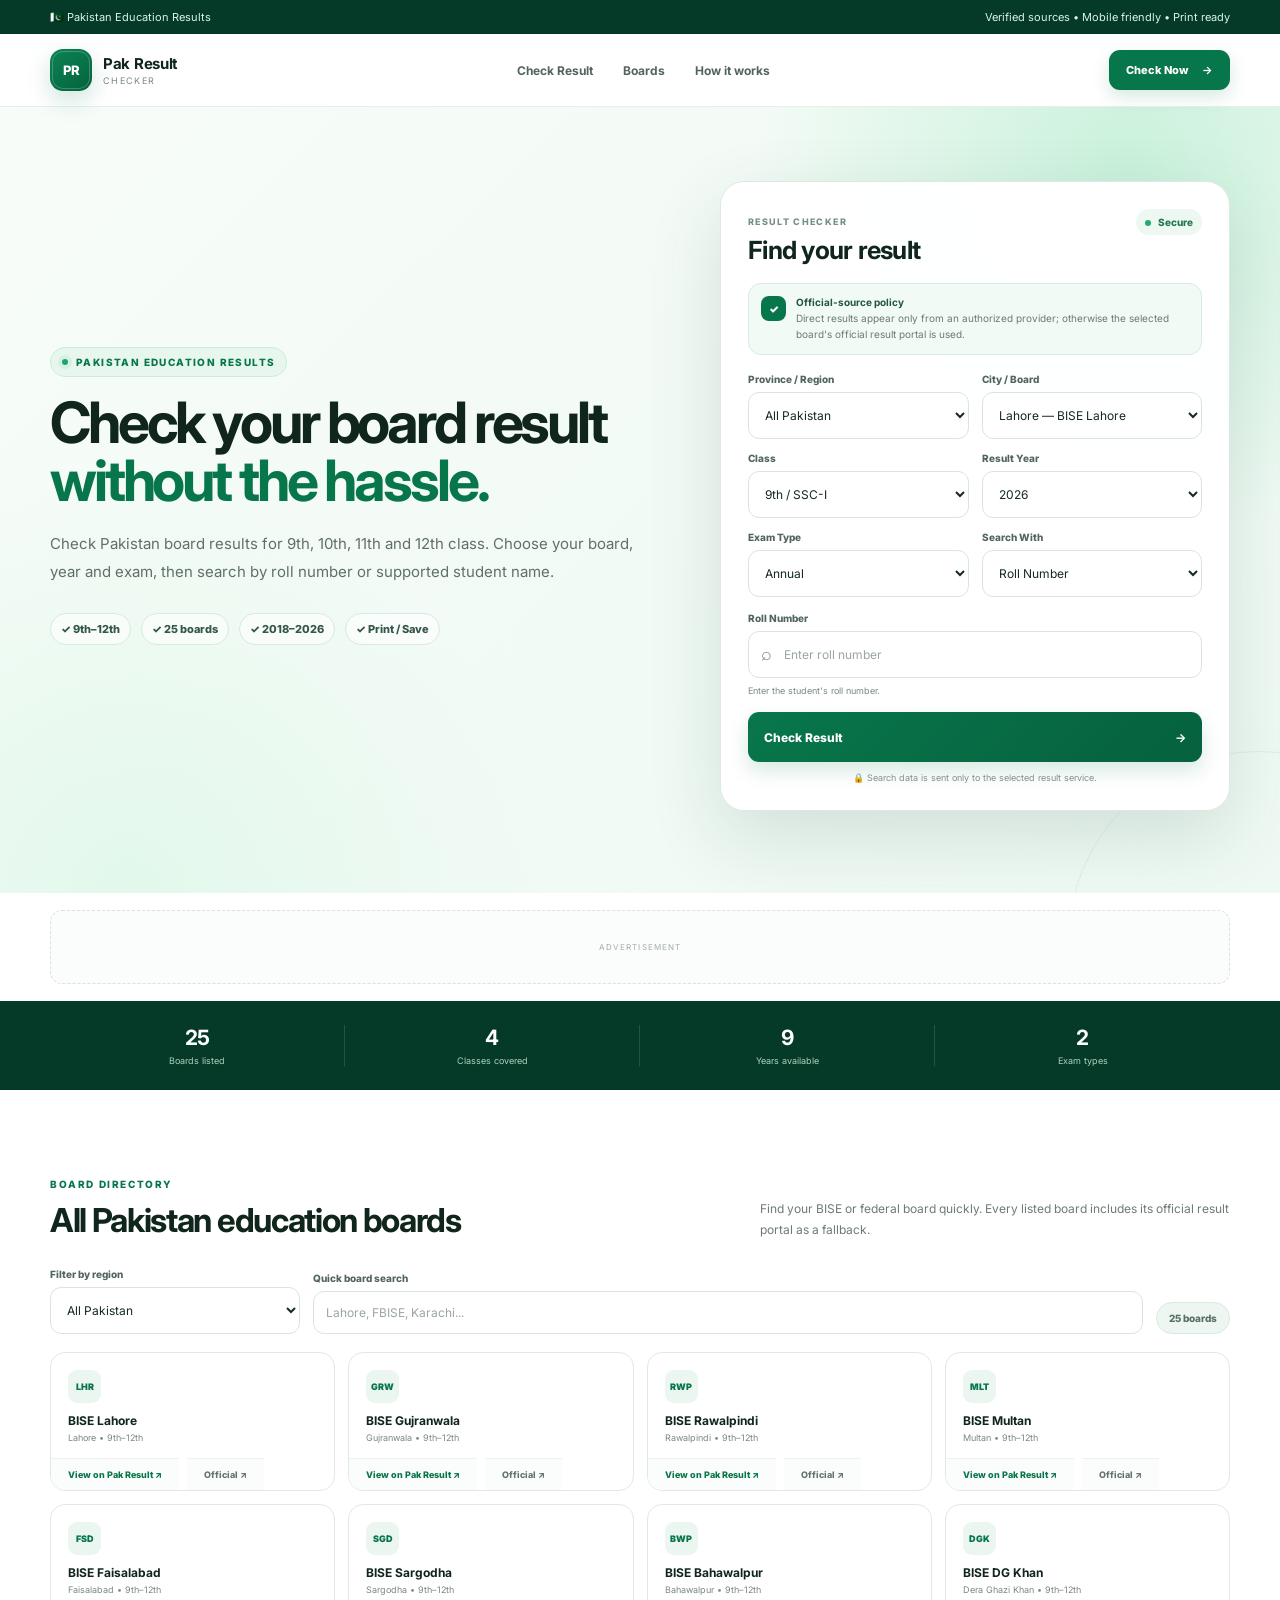
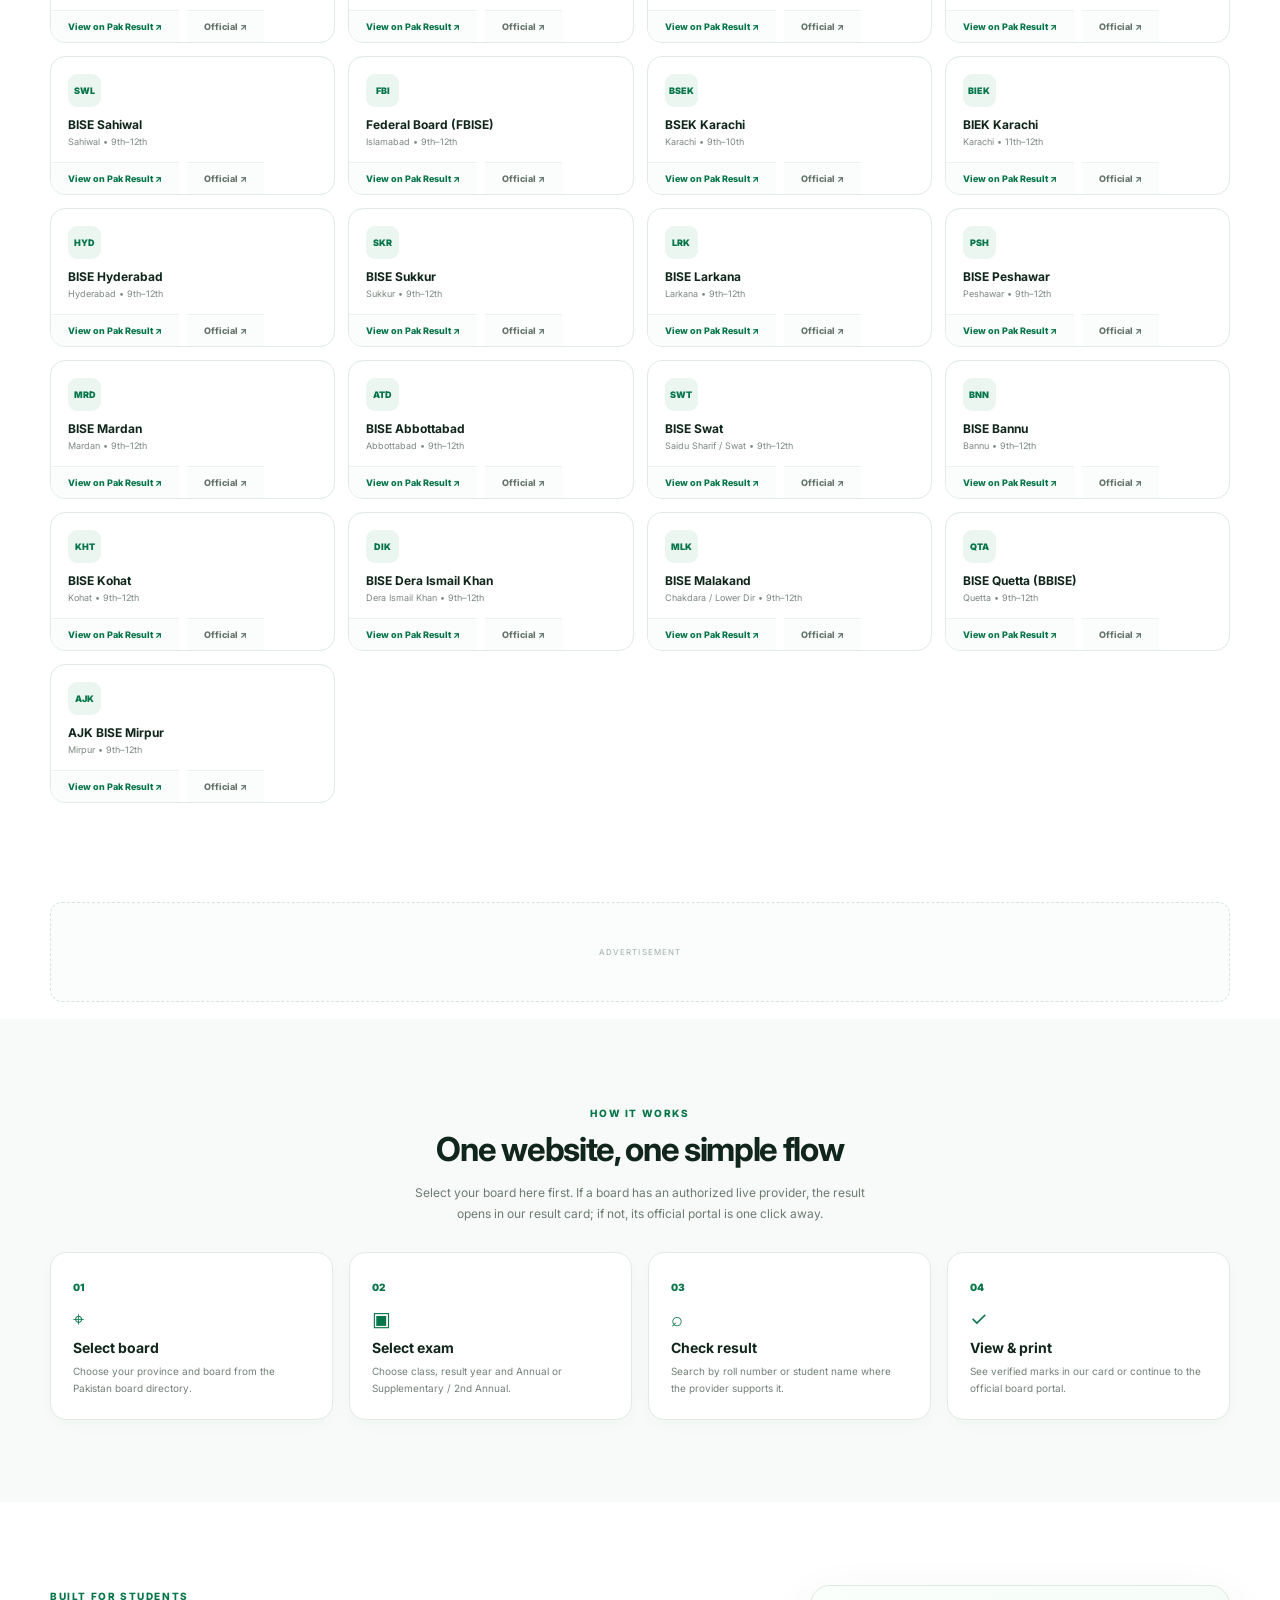
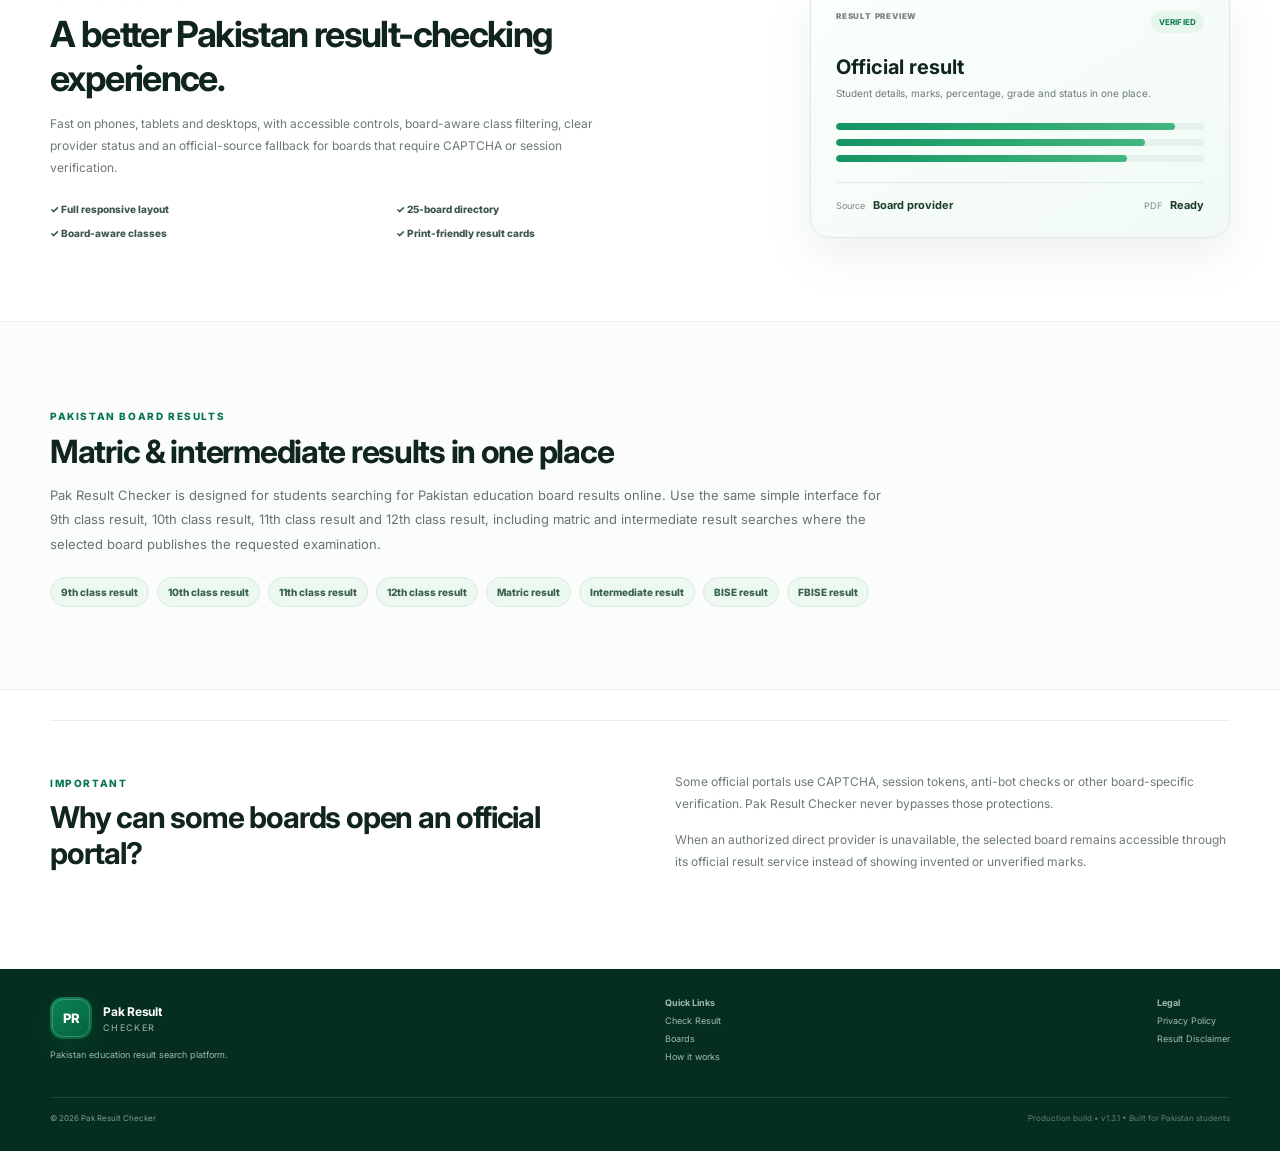
==== commit 35bd553b: "fix: force fresh result checker assets and remove stale UI version" ====
--- a/index.html
+++ b/index.html
@@ -15,45 +15,26 @@
 <meta name="author" content="Pak Result Checker" />
 <meta name="publisher" content="Pak Result Checker" />
 <meta name="robots" content="index,follow,max-image-preview:large,max-snippet:-1,max-video-preview:-1" />
-<meta name="googlebot" content="index,follow,max-image-preview:large,max-snippet:-1,max-video-preview:-1" />
-<meta name="bingbot" content="index,follow,max-image-preview:large,max-snippet:-1,max-video-preview:-1" />
 <link rel="canonical" href="https://pak-result-checker.vercel.app/" />
-<link rel="alternate" hreflang="en-pk" href="https://pak-result-checker.vercel.app/" />
-<link rel="alternate" hreflang="ur-pk" href="https://pak-result-checker.vercel.app/" />
-<link rel="alternate" hreflang="x-default" href="https://pak-result-checker.vercel.app/" />
 <link rel="icon" href="/favicon.svg" type="image/svg+xml" />
-<link rel="apple-touch-icon" href="/favicon.svg" />
 <link rel="manifest" href="/manifest.webmanifest" />
 <link rel="preconnect" href="https://fonts.googleapis.com" />
 <link rel="preconnect" href="https://fonts.gstatic.com" crossorigin />
 <link href="https://fonts.googleapis.com/css2?family=Inter:wght@400;500;600;700;800&family=Noto+Naskh+Arabic:wght@400;600;700&display=swap" rel="stylesheet" />
-<link rel="stylesheet" href="styles.css" />
-<link rel="stylesheet" href="responsive.css" />
+<link rel="stylesheet" href="styles.css?v=20260817" />
+<link rel="stylesheet" href="responsive.css?v=20260817" />
 <meta property="og:locale" content="en_PK" />
 <meta property="og:type" content="website" />
 <meta property="og:site_name" content="Pak Result Checker" />
-<meta property="og:title" content="Pak Result Checker — Pakistan Board Results 2026" />
-<meta property="og:description" content="Check 9th, 10th, 11th and 12th class results across Pakistan education boards with a fast, mobile-friendly result checker." />
+<meta property="og:title" content="Pak Result Checker 2026 — Pakistan Board Results" />
+<meta property="og:description" content="Check 9th, 10th, 11th and 12th class results across Pakistan education boards." />
 <meta property="og:url" content="https://pak-result-checker.vercel.app/" />
 <meta property="og:image" content="https://pak-result-checker.vercel.app/og-image.svg" />
-<meta property="og:image:alt" content="Pak Result Checker — Pakistan Board Results" />
 <meta name="twitter:card" content="summary_large_image" />
-<meta name="twitter:title" content="Pak Result Checker — Pakistan Board Results 2026" />
-<meta name="twitter:description" content="Check Pakistan board results for matric and intermediate classes in one place." />
+<meta name="twitter:title" content="Pak Result Checker 2026" />
+<meta name="twitter:description" content="Check Pakistan board results for matric and intermediate classes." />
 <meta name="twitter:image" content="https://pak-result-checker.vercel.app/og-image.svg" />
 <title>Pak Result Checker 2026 — Pakistan Board Results | 9th, 10th, 11th, 12th</title>
-<script type="application/ld+json">
-{"@context":"https://schema.org","@type":"WebSite","name":"Pak Result Checker","alternateName":["Pak Results","Pakistan Result Checker"],"url":"https://pak-result-checker.vercel.app/","description":"Pakistan educational board result search platform for 9th, 10th, 11th and 12th classes.","inLanguage":"en-PK","potentialAction":{"@type":"SearchAction","target":"https://pak-result-checker.vercel.app/#check","query-input":"required name=rollNumber"}}
-</script>
-<script type="application/ld+json">
-{"@context":"https://schema.org","@type":"Organization","name":"Pak Result Checker","url":"https://pak-result-checker.vercel.app/","logo":"https://pak-result-checker.vercel.app/favicon.svg","sameAs":[]}
-</script>
-<script type="application/ld+json">
-{"@context":"https://schema.org","@type":"EducationalOrganization","name":"Pak Result Checker","url":"https://pak-result-checker.vercel.app/","description":"Independent Pakistan education result search platform connecting students with verified board result sources."}
-</script>
-<script type="application/ld+json">
-{"@context":"https://schema.org","@type":"FAQPage","mainEntity":[{"@type":"Question","name":"Which Pakistan boards are supported?","acceptedAnswer":{"@type":"Answer","text":"Pak Result Checker lists major Pakistan education boards across Punjab, Sindh, Khyber Pakhtunkhwa, Balochistan, Islamabad and AJK, with board-specific official result portals."}},{"@type":"Question","name":"Can I check 9th, 10th, 11th and 12th class results?","acceptedAnswer":{"@type":"Answer","text":"Yes. The checker supports 9th, 10th, 11th and 12th class result selection, subject to the selected board's available result service."}},{"@type":"Question","name":"Are the marks verified?","acceptedAnswer":{"@type":"Answer","text":"Direct result cards are shown only when an authorized result provider returns the data. Otherwise the site sends students to the selected board's official result portal and never invents marks."}},{"@type":"Question","name":"Can I print or save my result?","acceptedAnswer":{"@type":"Answer","text":"Yes. Verified result cards are designed for printing and saving as PDF from supported browsers."}}]}
-</script>
 </head>
 <body>
 <a class="skip-link" href="#main-content">Skip to main content</a>
@@ -61,11 +42,11 @@
 <header class="header"><div class="container nav"><a class="brand" href="#top" aria-label="Pak Result Checker home"><span class="brand-mark" aria-hidden="true">PR</span><span><strong>Pak Result</strong><small>CHECKER</small></span></a><nav aria-label="Primary navigation"><a href="#check">Check Result</a><a href="#boards">Boards</a><a href="#guides">How it works</a></nav><a class="nav-cta" href="#check">Check Now <b aria-hidden="true">→</b></a></div></header>
 <main id="main-content">
 <section class="hero" id="check"><div class="container hero-grid"><div class="hero-copy"><div class="pill"><span></span> PAKISTAN EDUCATION RESULTS</div><h1>Check your board result <em>without the hassle.</em></h1><p>Check Pakistan board results for 9th, 10th, 11th and 12th class. Choose your board, year and exam, then search by roll number or supported student name.</p><div class="hero-points"><span>✓ 9th–12th</span><span>✓ 25 boards</span><span>✓ 2018–2026</span><span>✓ Print / Save</span></div></div>
-<div class="checker-card"><div class="card-top"><div><small>RESULT CHECKER</small><h2>Find your result</h2></div><span class="secure"><i></i> Secure</span></div><div class="source-note"><span class="source-icon">✓</span><div><b>Official-source policy</b><small>We never invent marks. Direct results appear only from an authorized provider; otherwise the selected board's official result portal is available.</small></div></div>
+<div class="checker-card"><div class="card-top"><div><small>RESULT CHECKER</small><h2>Find your result</h2></div><span class="secure"><i></i> Secure</span></div><div class="source-note"><span class="source-icon">✓</span><div><b>Official-source policy</b><small>Direct results appear only from an authorized provider; otherwise the selected board's official result portal is used.</small></div></div>
 <form id="resultForm" novalidate><div class="form-grid"><label><span>Province / Region</span><select id="region" aria-label="Province or region" required></select></label><label><span>City / Board</span><select id="board" aria-label="City or board" required></select></label><label><span>Class</span><select id="classLevel" aria-label="Class" required></select></label><label><span>Result Year</span><select id="year" aria-label="Result year" required></select></label><label><span>Exam Type</span><select id="exam" aria-label="Exam type" required></select></label><label><span>Search With</span><select id="searchType" aria-label="Search type" required><option value="roll">Roll Number</option><option value="name">Student Name</option></select></label></div><label class="search-field"><span id="searchLabel">Roll Number</span><div class="input-wrap"><span aria-hidden="true">⌕</span><input id="searchInput" autocomplete="off" inputmode="numeric" placeholder="Enter roll number" aria-describedby="searchHint" required /></div><small id="searchHint">Enter the student's roll number.</small></label><button class="primary-btn" type="submit"><span>Check Result</span><b aria-hidden="true">→</b></button><div class="privacy-note">🔒 Search data is sent only to the selected result service.</div></form></div></div></section>
 <div class="container ad-wrap ad-top"><div class="ad-slot" data-ad-slot="top"><span>ADVERTISEMENT</span></div></div>
 <section class="trust-strip" aria-label="Platform coverage"><div class="container trust-grid"><div><b>25</b><span>Boards listed</span></div><div><b>4</b><span>Classes covered</span></div><div><b>9</b><span>Years available</span></div><div><b>2</b><span>Exam types</span></div></div></section>
-<section class="section" id="boards"><div class="container"><div class="section-heading"><div><span class="eyebrow">BOARD DIRECTORY</span><h2>All Pakistan education boards</h2></div><p>Find your BISE or federal board quickly. Every listed board includes its verified official result portal as a fallback.</p></div><div class="board-toolbar"><label class="filter-label"><span>Filter by region</span><select id="boardFilter" aria-label="Filter boards by region"></select></label><label class="board-search"><span>Quick board search</span><input id="boardSearch" type="search" placeholder="Lahore, FBISE, Karachi..." autocomplete="off" /></label><span class="board-count" id="boardCount">25 boards</span></div><div class="board-grid" id="boardGrid"></div><div class="empty-board" id="emptyBoard" hidden>No matching board found. Try another name or region.</div></div></section>
+<section class="section" id="boards"><div class="container"><div class="section-heading"><div><span class="eyebrow">BOARD DIRECTORY</span><h2>All Pakistan education boards</h2></div><p>Find your BISE or federal board quickly. Every listed board includes its official result portal as a fallback.</p></div><div class="board-toolbar"><label class="filter-label"><span>Filter by region</span><select id="boardFilter" aria-label="Filter boards by region"></select></label><label class="board-search"><span>Quick board search</span><input id="boardSearch" type="search" placeholder="Lahore, FBISE, Karachi..." autocomplete="off" /></label><span class="board-count" id="boardCount">25 boards</span></div><div class="board-grid" id="boardGrid"></div><div class="empty-board" id="emptyBoard" hidden>No matching board found. Try another name or region.</div></div></section>
 <div class="container ad-wrap"><div class="ad-slot ad-wide" data-ad-slot="middle"><span>ADVERTISEMENT</span></div></div>
 <section class="section soft" id="guides"><div class="container"><div class="section-heading centered"><span class="eyebrow">HOW IT WORKS</span><h2>One website, one simple flow</h2><p>Select your board here first. If a board has an authorized live provider, the result opens in our result card; if not, its official portal is one click away.</p></div><div class="steps"><article><span>01</span><div class="step-icon">⌖</div><h3>Select board</h3><p>Choose your province and board from the Pakistan board directory.</p></article><article><span>02</span><div class="step-icon">▣</div><h3>Select exam</h3><p>Choose class, result year and Annual or Supplementary / 2nd Annual.</p></article><article><span>03</span><div class="step-icon">⌕</div><h3>Check result</h3><p>Search by roll number or student name where the provider supports it.</p></article><article><span>04</span><div class="step-icon">✓</div><h3>View & print</h3><p>See verified marks in our card or continue to the official board portal.</p></article></div></div></section>
 <section class="section"><div class="container feature-grid"><div><span class="eyebrow">BUILT FOR STUDENTS</span><h2>A better Pakistan result-checking experience.</h2><p>Fast on phones, tablets and desktops, with accessible controls, board-aware class filtering, clear provider status and an official-source fallback for boards that require CAPTCHA or session verification.</p><div class="feature-list"><span>✓ Full responsive layout</span><span>✓ 25-board directory</span><span>✓ Board-aware classes</span><span>✓ Print-friendly result cards</span></div></div><div class="mini-result"><div class="mini-head"><span>RESULT PREVIEW</span><b>VERIFIED</b></div><h3>Official result</h3><p>Student details, marks, percentage, grade and status in one place.</p><div class="mini-bars"><span><i style="width:92%"></i></span><span><i style="width:84%"></i></span><span><i style="width:79%"></i></span></div><div class="mini-total"><span>Source <b>Board provider</b></span><span>PDF <b>Ready</b></span></div></div></div></section>
@@ -74,7 +55,7 @@
 </main>
 <div class="modal" id="resultModal" aria-hidden="true"><div class="modal-backdrop" data-close></div><div class="result-modal" role="dialog" aria-modal="true" aria-labelledby="resultTitle"><button class="close" data-close aria-label="Close result">×</button><div id="resultContent"></div></div></div>
 <div class="mobile-ad"><div class="ad-slot" data-ad-slot="mobile"><span>ADVERTISEMENT</span></div></div>
-<footer><div class="container footer-inner"><div><a class="brand footer-brand" href="#top" aria-label="Pak Result Checker home"><span class="brand-mark" aria-hidden="true">PR</span><span><strong>Pak Result</strong><small>CHECKER</small></span></a><p>Pakistan education result search platform.</p></div><div><b>Quick Links</b><a href="#check">Check Result</a><a href="#boards">Boards</a><a href="#guides">How it works</a></div><div><b>Legal</b><a href="/privacy.html">Privacy Policy</a><a href="/disclaimer.html">Result Disclaimer</a></div></div><div class="container copyright">© 2026 Pak Result Checker <span>Production build • v1.3.0 • Built for Pakistan students</span></div></footer>
-<script src="ads.js"></script><script src="app.js"></script>
+<footer><div class="container footer-inner"><div><a class="brand footer-brand" href="#top" aria-label="Pak Result Checker home"><span class="brand-mark" aria-hidden="true">PR</span><span><strong>Pak Result</strong><small>CHECKER</small></span></a><p>Pakistan education result search platform.</p></div><div><b>Quick Links</b><a href="#check">Check Result</a><a href="#boards">Boards</a><a href="#guides">How it works</a></div><div><b>Legal</b><a href="/privacy.html">Privacy Policy</a><a href="/disclaimer.html">Result Disclaimer</a></div></div><div class="container copyright">© 2026 Pak Result Checker <span>Production build • v1.3.1 • Built for Pakistan students</span></div></footer>
+<script src="ads.js?v=20260817"></script><script src="app.js?v=20260817"></script>
 </body>
 </html>
--- a/responsive.css
+++ b/responsive.css
@@ -0,0 +1,8 @@
+/* Pak Result Checker responsive/accessibility layer */
+.skip-link{position:fixed;left:12px;top:-60px;z-index:100;background:#063a28;color:#fff;padding:10px 14px;border-radius:9px;font-size:12px;font-weight:800;text-decoration:none;transition:top .2s}.skip-link:focus{top:12px}.brand-mark{position:relative;overflow:hidden}.brand-mark:after{content:"";position:absolute;inset:2px;border:1px solid rgba(255,255,255,.22);border-radius:11px;pointer-events:none}.seo-content{background:#fbfdfc;border-top:1px solid #edf2ee;border-bottom:1px solid #edf2ee}.seo-content h2{font-size:32px;letter-spacing:-.04em;margin:8px 0 12px}.seo-content p{max-width:850px;color:#65756c;font-size:13px;line-height:1.9;margin:0}.seo-tags{display:flex;flex-wrap:wrap;gap:8px;margin-top:20px}.seo-tags span{font-size:10px;font-weight:800;color:#38604d;background:#edf8f1;border:1px solid #d8ebe0;border-radius:99px;padding:8px 10px}.seo-board-grid{display:grid;grid-template-columns:repeat(3,minmax(0,1fr));gap:16px}.seo-board-grid article{background:#fff;border:1px solid #e2ebe5;border-radius:18px;padding:20px;box-shadow:0 8px 25px rgba(9,57,39,.05)}.seo-board-grid h2,.seo-board-grid h3{margin:0 0 8px;color:#0a2d20;letter-spacing:-.025em}.seo-board-grid h2{font-size:22px}.seo-board-grid h3{font-size:18px}.seo-board-grid p{margin:0 0 14px;color:#65756c;font-size:12px;line-height:1.7}.seo-board-grid a{font-size:11px;font-weight:800;color:#087d52;text-decoration:none}.seo-board-grid a:hover{text-decoration:underline}.board-actions,.official-actions{display:flex;flex-wrap:wrap;gap:8px;align-items:center}.board-actions .board-link.secondary{color:#65756c}.official-actions{margin-top:14px}.official-actions .primary-btn,.official-actions .secondary-btn{display:inline-flex;align-items:center;justify-content:center;text-decoration:none}.modal-open{overflow:hidden}.result-actions{display:flex;flex-wrap:wrap;gap:10px}.result-actions .primary-btn,.result-actions .secondary-btn{min-height:46px}.result-modal{overflow:auto}.table-wrap{overflow:auto;-webkit-overflow-scrolling:touch}.table-wrap table{min-width:560px}
+@media (max-width:1100px){.container{width:min(100% - 32px,1000px)}.hero-grid{grid-template-columns:1fr 470px;gap:35px}.hero h1{font-size:48px}.board-grid{grid-template-columns:repeat(3,1fr)}.feature-grid{gap:45px}.nav nav{gap:20px}.seo-board-grid{grid-template-columns:repeat(2,minmax(0,1fr))}}
+@media (max-width:820px){.topbar-inner{min-height:30px;font-size:9px}.topbar-inner span:last-child{display:none}.nav{height:64px}.nav nav{display:none}.nav-cta{padding:11px 13px}.hero{padding:38px 0 48px}.hero-grid{grid-template-columns:1fr;gap:26px}.hero-copy{text-align:left}.hero h1{font-size:clamp(38px,8vw,52px);max-width:720px}.hero-copy>p{font-size:13px;line-height:1.75}.checker-card{border-radius:20px;padding:21px}.section{padding:60px 0}.section-heading{display:block}.section-heading p{margin-top:12px}.board-toolbar{grid-template-columns:1fr 1fr}.board-count{justify-self:start}.board-grid{grid-template-columns:repeat(2,1fr)}.steps{grid-template-columns:repeat(2,1fr)}.feature-grid{grid-template-columns:1fr}.faq{grid-template-columns:1fr;gap:22px}.feature-grid h2{font-size:32px}.result-modal{margin:2vh auto;max-height:96vh;padding:22px}.mobile-ad{display:block;position:fixed;left:10px;right:10px;bottom:10px;z-index:18}.mobile-ad .ad-slot{min-height:52px;background:rgba(255,255,255,.96);backdrop-filter:blur(8px);box-shadow:0 8px 28px rgba(0,0,0,.1)}body{padding-bottom:72px}}
+@media (max-width:560px){.container{width:calc(100% - 24px)}.brand strong{font-size:14px}.brand small{font-size:8px}.brand-mark{width:38px;height:38px;border-radius:12px}.nav-cta{font-size:10px}.hero{padding:30px 0 36px}.pill{font-size:8px;padding:7px 9px}.hero h1{font-size:39px;line-height:1.04;margin:14px 0 16px}.hero-points{gap:7px;margin-top:20px}.hero-points span{font-size:9px;padding:7px 8px}.checker-card{padding:17px;border-radius:18px}.card-top h2{font-size:23px}.source-note{padding:10px}.source-note small{font-size:9px}.form-grid{grid-template-columns:1fr;gap:11px}select,input{height:48px;font-size:13px}.primary-btn{height:51px}.trust-grid{grid-template-columns:1fr 1fr;padding:18px 0}.trust-grid div{padding:9px 0;border-bottom:1px solid rgba(255,255,255,.13)}.trust-grid div:nth-child(2){border-right:0}.trust-grid div:nth-child(3),.trust-grid div:nth-child(4){border-bottom:0}.section{padding:48px 0}.section-heading h2,.seo-content h2{font-size:28px}.board-toolbar{grid-template-columns:1fr}.board-count{justify-self:start}.board-grid{grid-template-columns:1fr;gap:10px}.board{min-height:128px}.board-actions{align-items:stretch}.board-actions .board-link{font-size:9px}.steps{grid-template-columns:1fr}.feature-list{grid-template-columns:1fr}.mini-result{padding:19px}.faq{padding-top:34px}.result-modal{width:calc(100% - 16px);padding:18px;border-radius:17px}.result-head h2{font-size:22px}.student-card{grid-template-columns:1fr}.summary{grid-template-columns:1fr 1fr}.summary div:last-child{grid-column:1/-1}.seo-tags{gap:6px}.seo-tags span{font-size:9px;padding:7px 8px}.seo-board-grid{grid-template-columns:1fr;gap:12px}.seo-board-grid article{padding:17px}.footer-inner{grid-template-columns:1fr!important;gap:25px!important}.copyright{font-size:8px!important;line-height:1.6}.copyright span{display:block;margin-top:5px}.official-actions{display:grid;grid-template-columns:1fr}.official-actions a{width:100%}.result-actions{display:grid;grid-template-columns:1fr}.result-actions button{width:100%}}
+@media (max-width:360px){.container{width:calc(100% - 18px)}.nav-cta{padding:10px 10px}.hero h1{font-size:34px}.checker-card{padding:14px}.source-note{display:block}.source-icon{margin-bottom:7px}.summary{grid-template-columns:1fr}.summary div:last-child{grid-column:auto}.mobile-ad{left:6px;right:6px}.mobile-ad .ad-slot{min-height:48px}}
+@media (prefers-reduced-motion:reduce){html{scroll-behavior:auto}*,*:before,*:after{animation-duration:.01ms!important;animation-iteration-count:1!important;transition-duration:.01ms!important}.board:hover,.primary-btn:hover{transform:none}}
+@media (forced-colors:active){.primary-btn,.nav-cta{border:1px solid ButtonText}.board-main:focus-visible,.close:focus-visible,select:focus-visible,input:focus-visible,.nav-cta:focus-visible,.brand:focus-visible{outline:2px solid Highlight;outline-offset:2px}}
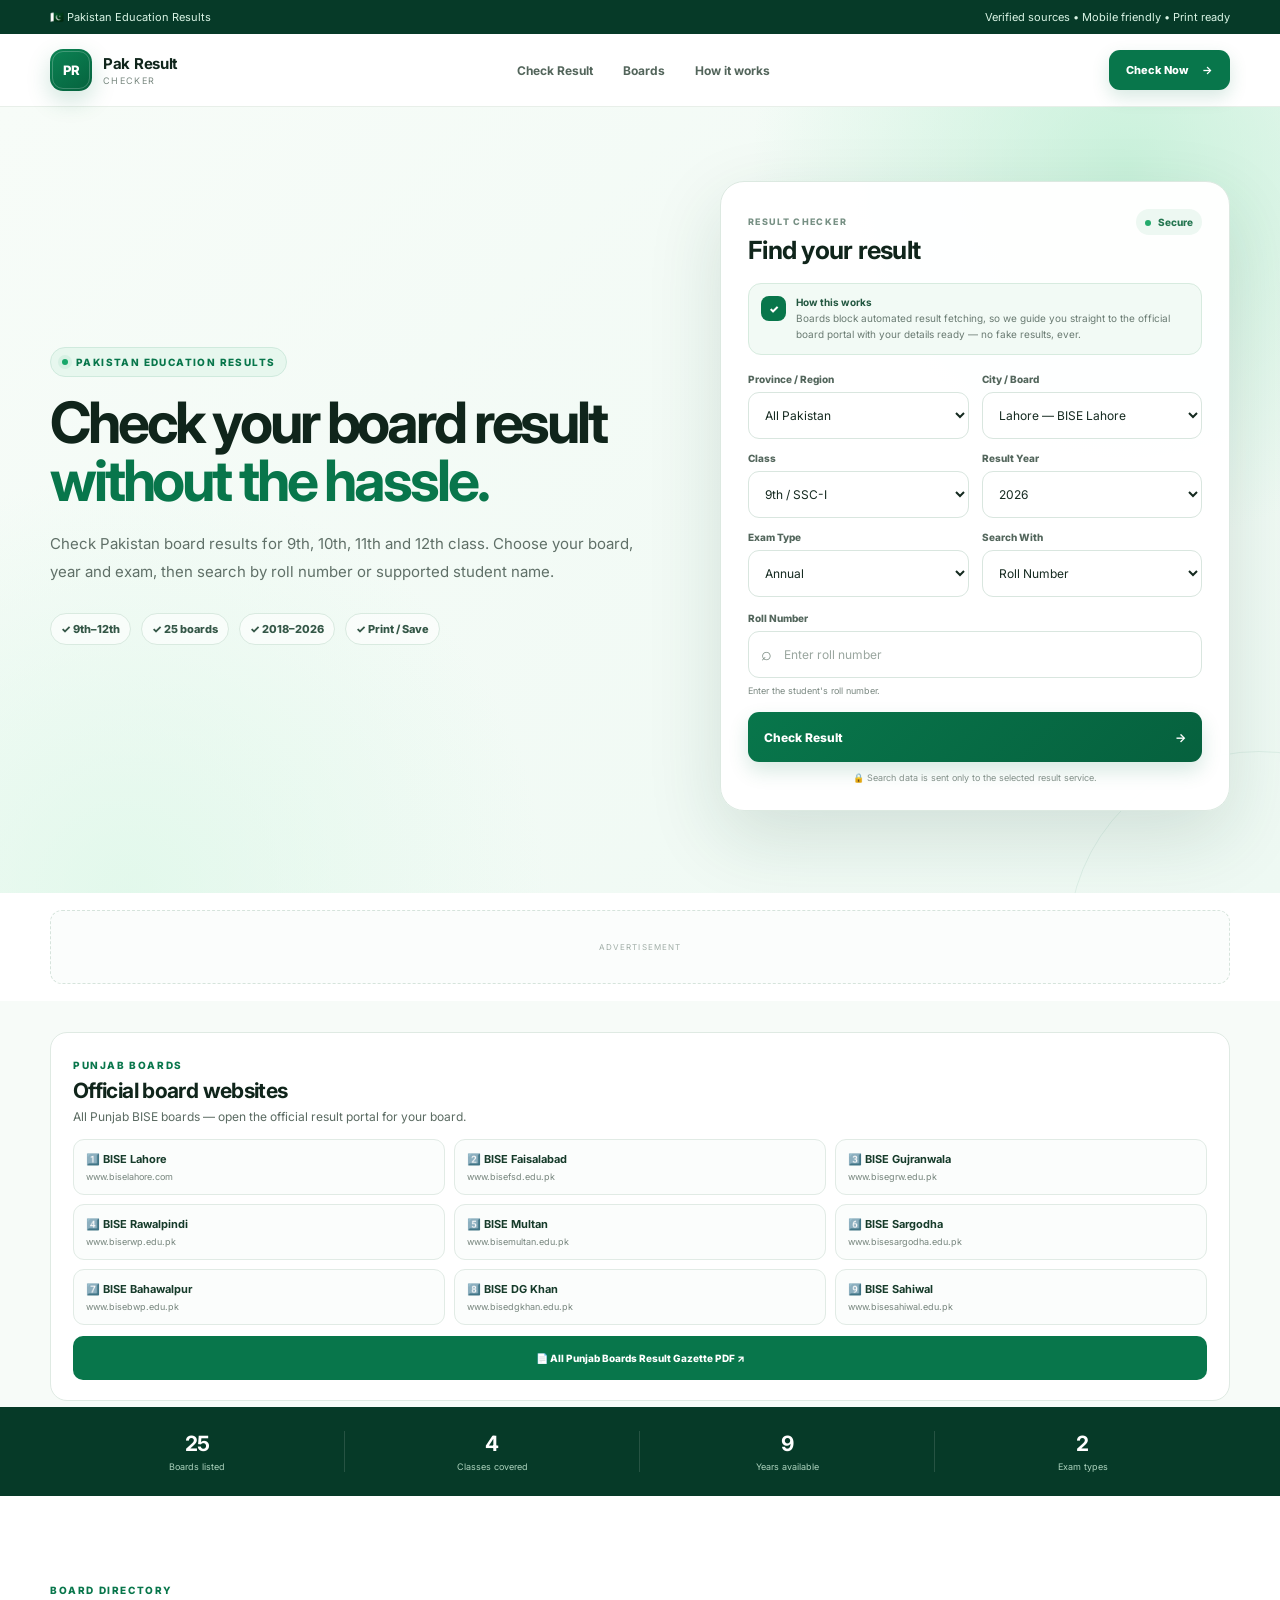
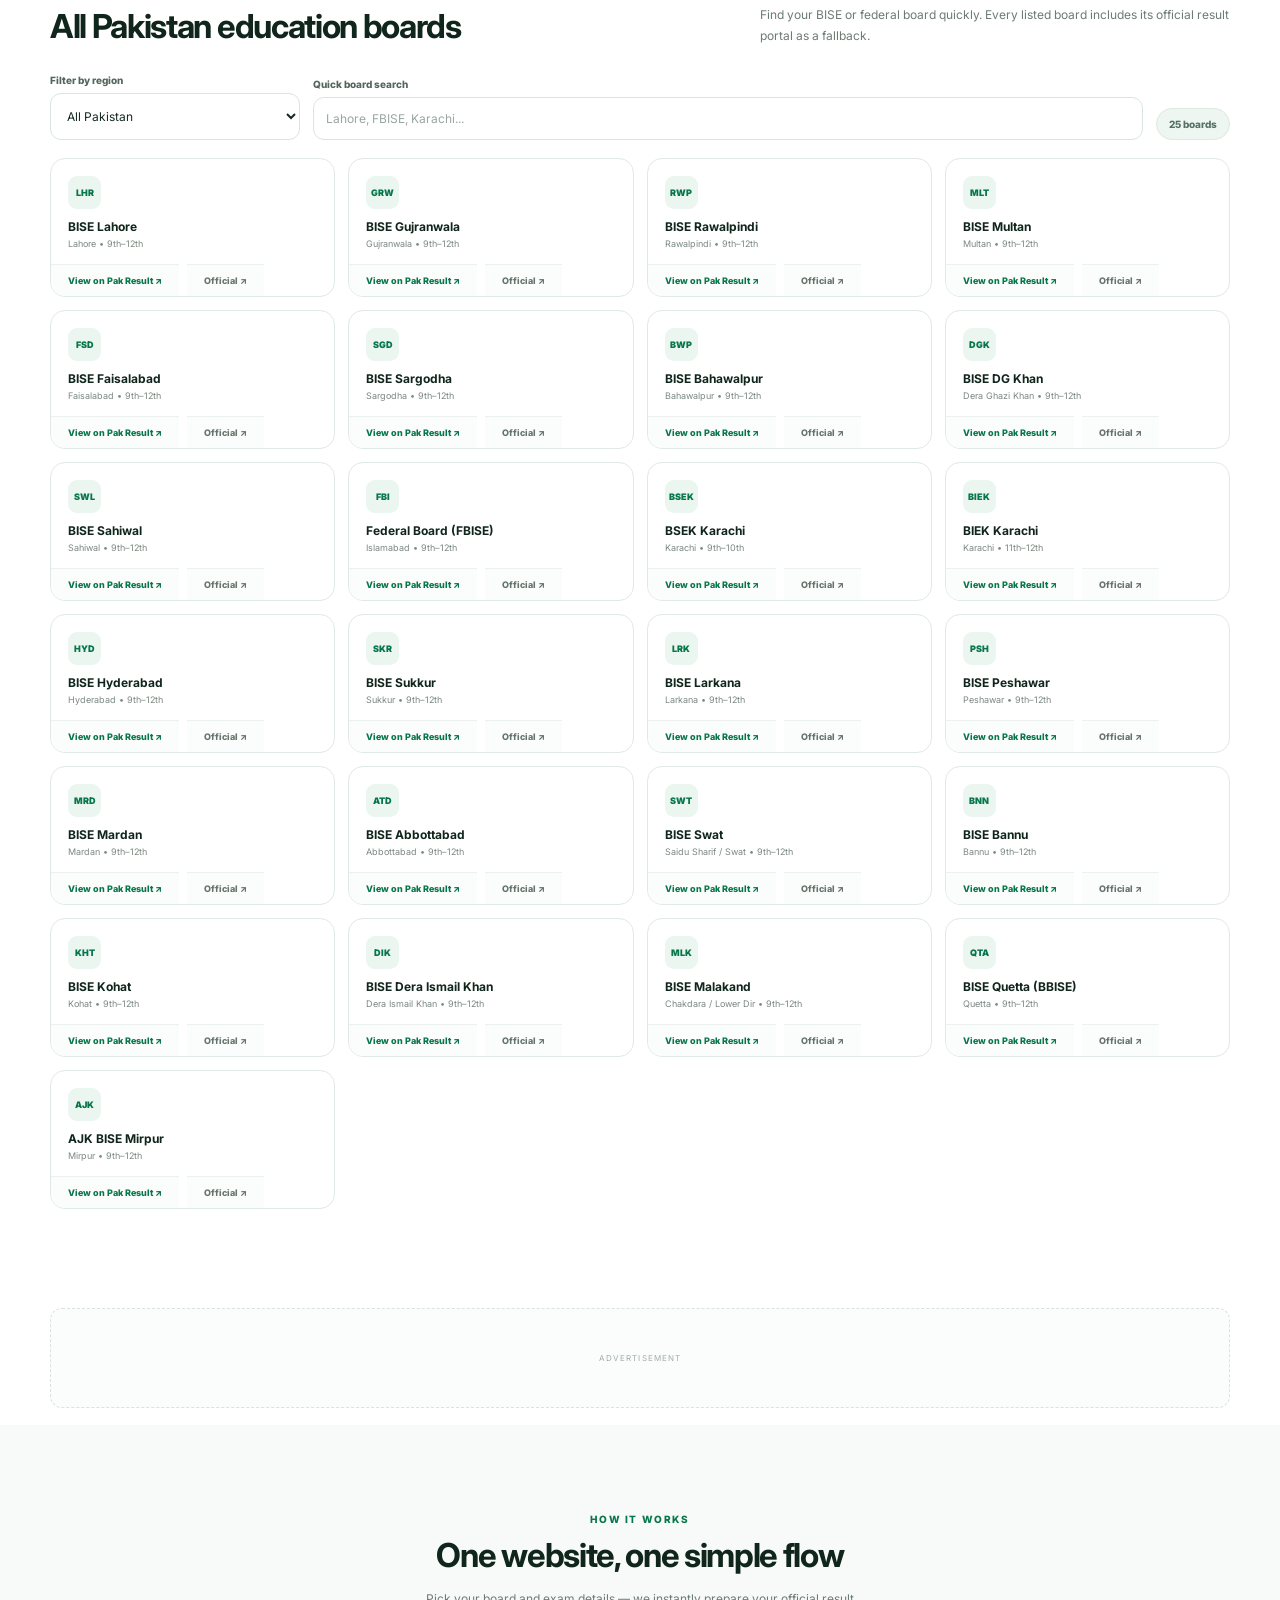
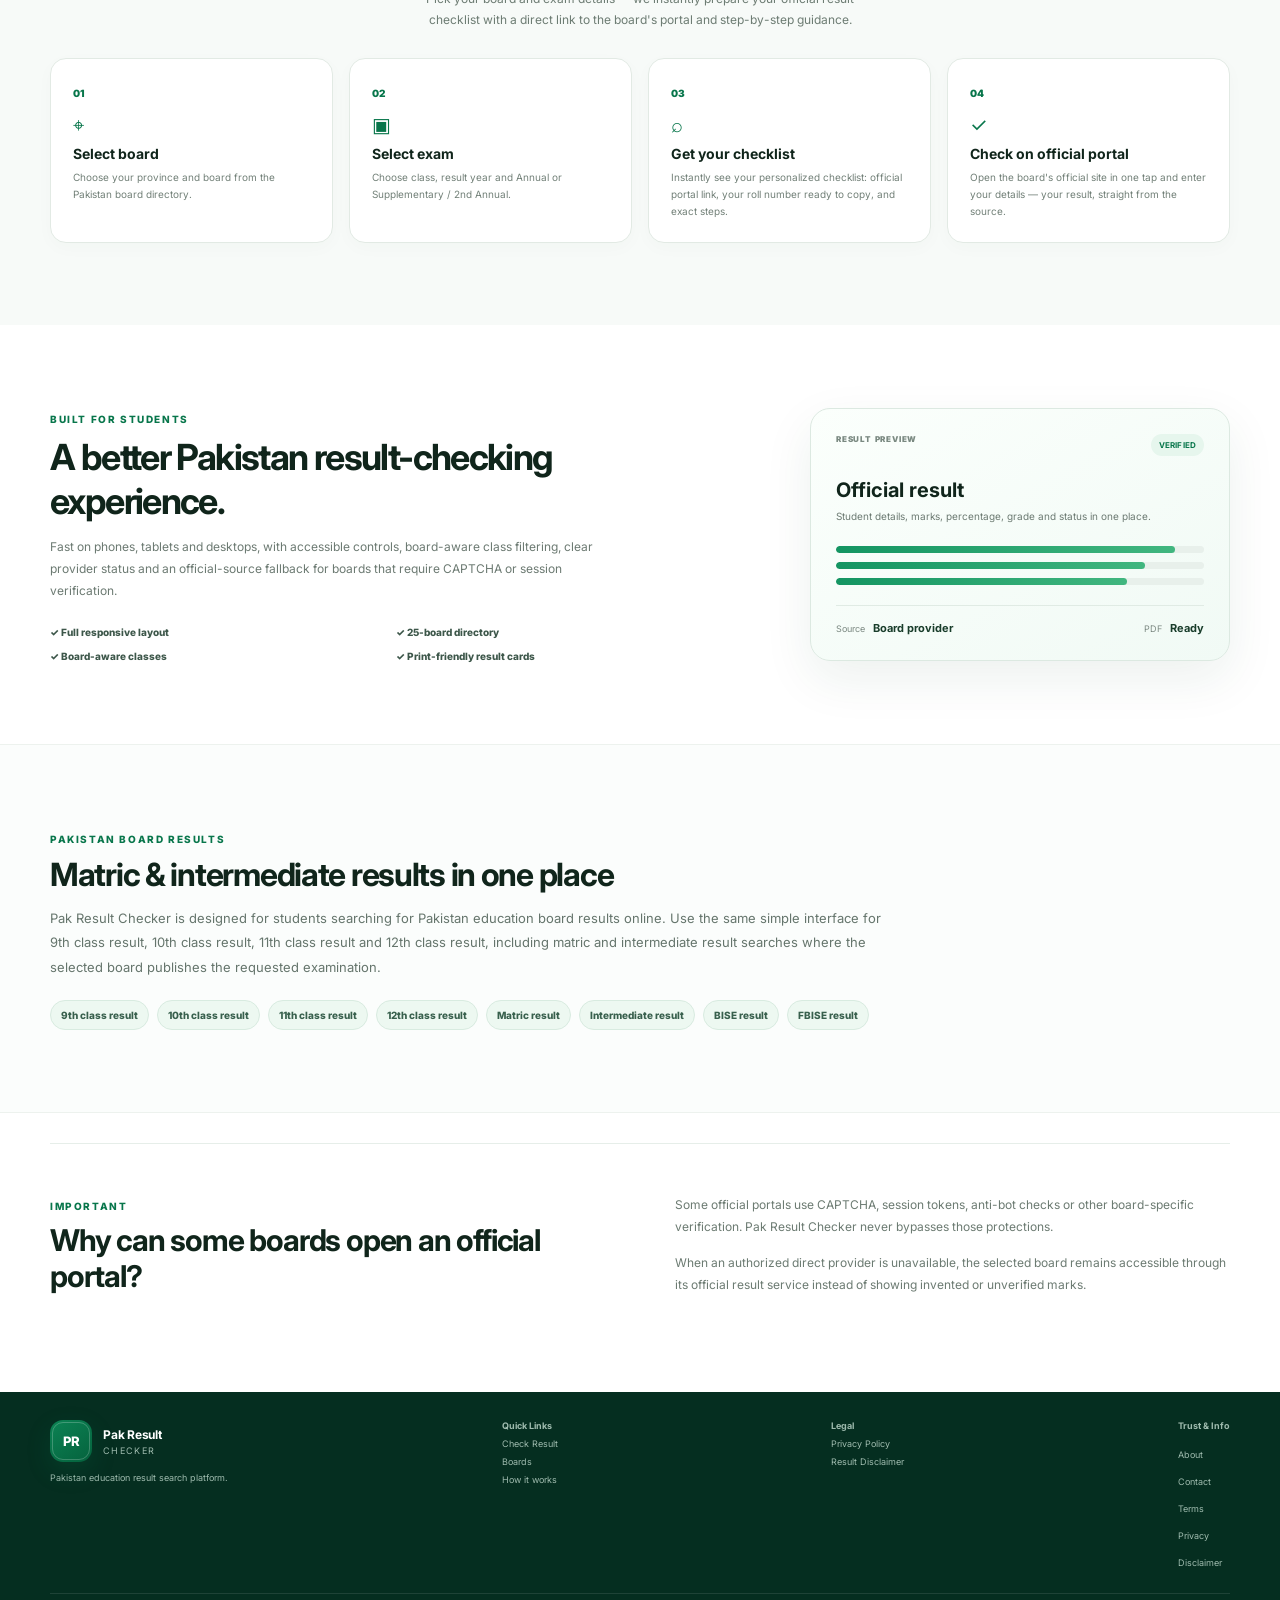
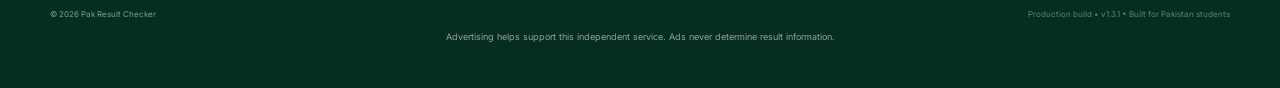
==== commit e396725c: "Honest result UX: remove dated banner, instant official-portal guidance (no fake checking), SEO cano" ====
--- a/index.html
+++ b/index.html
@@ -15,7 +15,7 @@
 <meta name="author" content="Pak Result Checker" />
 <meta name="publisher" content="Pak Result Checker" />
 <meta name="robots" content="index,follow,max-image-preview:large,max-snippet:-1,max-video-preview:-1" />
-<link rel="canonical" href="https://pak-result-checker.vercel.app/" />
+<link rel="canonical" href="https://pak-result-checker-jap.vercel.app/" />
 <link rel="icon" href="/favicon.svg" type="image/svg+xml" />
 <link rel="manifest" href="/manifest.webmanifest" />
 <link rel="preconnect" href="https://fonts.googleapis.com" />
@@ -28,13 +28,19 @@
 <meta property="og:site_name" content="Pak Result Checker" />
 <meta property="og:title" content="Pak Result Checker 2026 — Pakistan Board Results" />
 <meta property="og:description" content="Check 9th, 10th, 11th and 12th class results across Pakistan education boards." />
-<meta property="og:url" content="https://pak-result-checker.vercel.app/" />
-<meta property="og:image" content="https://pak-result-checker.vercel.app/og-image.svg" />
+<meta property="og:url" content="https://pak-result-checker-jap.vercel.app/" />
+<meta property="og:image" content="https://pak-result-checker-jap.vercel.app/og-image.svg" />
 <meta name="twitter:card" content="summary_large_image" />
 <meta name="twitter:title" content="Pak Result Checker 2026" />
 <meta name="twitter:description" content="Check Pakistan board results for matric and intermediate classes." />
-<meta name="twitter:image" content="https://pak-result-checker.vercel.app/og-image.svg" />
+<meta name="twitter:image" content="https://pak-result-checker-jap.vercel.app/og-image.svg" />
 <title>Pak Result Checker 2026 — Pakistan Board Results | 9th, 10th, 11th, 12th</title>
+<script type="application/ld+json">
+{"@context":"https://schema.org","@type":"WebSite","name":"Pak Result Checker","alternateName":"Pak Result Checker 2026","url":"https://pak-result-checker-jap.vercel.app/","description":"Check Pakistan board results for 9th, 10th, 11th and 12th class across 25 BISE and federal boards with official portal links.","inLanguage":"en-PK","publisher":{"@type":"Organization","name":"Pak Result Checker","url":"https://pak-result-checker-jap.vercel.app/"},"potentialAction":{"@type":"SearchAction","target":"https://pak-result-checker-jap.vercel.app/?board={board}","query-input":"required name=board"}}
+</script>
+<script type="application/ld+json">
+{"@context":"https://schema.org","@type":"FAQPage","mainEntity":[{"@type":"Question","name":"How can I check my BISE board result online?","acceptedAnswer":{"@type":"Answer","text":"Select your board, class, year and exam on Pak Result Checker, then open the official board result portal link provided. Enter your roll number on the board's official page to see your result."}},{"@type":"Question","name":"Which Pakistan boards are supported?","acceptedAnswer":{"@type":"Answer","text":"Pak Result Checker covers 25 boards including all Punjab BISE boards (Lahore, Gujranwala, Rawalpindi, Multan, Faisalabad, Sargodha, Bahawalpur, DG Khan, Sahiwal), Federal Board Islamabad, Sindh boards (Karachi, Hyderabad, Sukkur, Larkana), KPK boards (Peshawar, Mardan, Abbottabad, Swat, Bannu, Kohat, DI Khan, Malakand), BISE Quetta and AJK BISE Mirpur."}},{"@type":"Question","name":"Why can't the site fetch my result directly?","acceptedAnswer":{"@type":"Answer","text":"Pakistani boards use anti-bot protection (CAPTCHA, session tokens) that blocks automated fetching. Pak Result Checker guides you to the official portal instead of showing invented marks."}}]}
+</script>
 </head>
 <body>
 <a class="skip-link" href="#main-content">Skip to main content</a>
@@ -42,13 +48,13 @@
 <header class="header"><div class="container nav"><a class="brand" href="#top" aria-label="Pak Result Checker home"><span class="brand-mark" aria-hidden="true">PR</span><span><strong>Pak Result</strong><small>CHECKER</small></span></a><nav aria-label="Primary navigation"><a href="#check">Check Result</a><a href="#boards">Boards</a><a href="#guides">How it works</a></nav><a class="nav-cta" href="#check">Check Now <b aria-hidden="true">→</b></a></div></header>
 <main id="main-content">
 <section class="hero" id="check"><div class="container hero-grid"><div class="hero-copy"><div class="pill"><span></span> PAKISTAN EDUCATION RESULTS</div><h1>Check your board result <em>without the hassle.</em></h1><p>Check Pakistan board results for 9th, 10th, 11th and 12th class. Choose your board, year and exam, then search by roll number or supported student name.</p><div class="hero-points"><span>✓ 9th–12th</span><span>✓ 25 boards</span><span>✓ 2018–2026</span><span>✓ Print / Save</span></div></div>
-<div class="checker-card"><div class="card-top"><div><small>RESULT CHECKER</small><h2>Find your result</h2></div><span class="secure"><i></i> Secure</span></div><div class="source-note"><span class="source-icon">✓</span><div><b>Official-source policy</b><small>Direct results appear only from an authorized provider; otherwise the selected board's official result portal is used.</small></div></div>
+<div class="checker-card"><div class="card-top"><div><small>RESULT CHECKER</small><h2>Find your result</h2></div><span class="secure"><i></i> Secure</span></div><div class="source-note"><span class="source-icon">✓</span><div><b>How this works</b><small>Boards block automated result fetching, so we guide you straight to the official board portal with your details ready — no fake results, ever.</small></div></div>
 <form id="resultForm" novalidate><div class="form-grid"><label><span>Province / Region</span><select id="region" aria-label="Province or region" required></select></label><label><span>City / Board</span><select id="board" aria-label="City or board" required></select></label><label><span>Class</span><select id="classLevel" aria-label="Class" required></select></label><label><span>Result Year</span><select id="year" aria-label="Result year" required></select></label><label><span>Exam Type</span><select id="exam" aria-label="Exam type" required></select></label><label><span>Search With</span><select id="searchType" aria-label="Search type" required><option value="roll">Roll Number</option><option value="name">Student Name</option></select></label></div><label class="search-field"><span id="searchLabel">Roll Number</span><div class="input-wrap"><span aria-hidden="true">⌕</span><input id="searchInput" autocomplete="off" inputmode="numeric" placeholder="Enter roll number" aria-describedby="searchHint" required /></div><small id="searchHint">Enter the student's roll number.</small></label><button class="primary-btn" type="submit"><span>Check Result</span><b aria-hidden="true">→</b></button><div class="privacy-note">🔒 Search data is sent only to the selected result service.</div></form></div></div></section>
 <div class="container ad-wrap ad-top"><div class="ad-slot" data-ad-slot="top"><span>ADVERTISEMENT</span></div></div>
 <section class="trust-strip" aria-label="Platform coverage"><div class="container trust-grid"><div><b>25</b><span>Boards listed</span></div><div><b>4</b><span>Classes covered</span></div><div><b>9</b><span>Years available</span></div><div><b>2</b><span>Exam types</span></div></div></section>
 <section class="section" id="boards"><div class="container"><div class="section-heading"><div><span class="eyebrow">BOARD DIRECTORY</span><h2>All Pakistan education boards</h2></div><p>Find your BISE or federal board quickly. Every listed board includes its official result portal as a fallback.</p></div><div class="board-toolbar"><label class="filter-label"><span>Filter by region</span><select id="boardFilter" aria-label="Filter boards by region"></select></label><label class="board-search"><span>Quick board search</span><input id="boardSearch" type="search" placeholder="Lahore, FBISE, Karachi..." autocomplete="off" /></label><span class="board-count" id="boardCount">25 boards</span></div><div class="board-grid" id="boardGrid"></div><div class="empty-board" id="emptyBoard" hidden>No matching board found. Try another name or region.</div></div></section>
 <div class="container ad-wrap"><div class="ad-slot ad-wide" data-ad-slot="middle"><span>ADVERTISEMENT</span></div></div>
-<section class="section soft" id="guides"><div class="container"><div class="section-heading centered"><span class="eyebrow">HOW IT WORKS</span><h2>One website, one simple flow</h2><p>Select your board here first. If a board has an authorized live provider, the result opens in our result card; if not, its official portal is one click away.</p></div><div class="steps"><article><span>01</span><div class="step-icon">⌖</div><h3>Select board</h3><p>Choose your province and board from the Pakistan board directory.</p></article><article><span>02</span><div class="step-icon">▣</div><h3>Select exam</h3><p>Choose class, result year and Annual or Supplementary / 2nd Annual.</p></article><article><span>03</span><div class="step-icon">⌕</div><h3>Check result</h3><p>Search by roll number or student name where the provider supports it.</p></article><article><span>04</span><div class="step-icon">✓</div><h3>View & print</h3><p>See verified marks in our card or continue to the official board portal.</p></article></div></div></section>
+<section class="section soft" id="guides"><div class="container"><div class="section-heading centered"><span class="eyebrow">HOW IT WORKS</span><h2>One website, one simple flow</h2><p>Pick your board and exam details — we instantly prepare your official result checklist with a direct link to the board's portal and step-by-step guidance.</p></div><div class="steps"><article><span>01</span><div class="step-icon">⌖</div><h3>Select board</h3><p>Choose your province and board from the Pakistan board directory.</p></article><article><span>02</span><div class="step-icon">▣</div><h3>Select exam</h3><p>Choose class, result year and Annual or Supplementary / 2nd Annual.</p></article><article><span>03</span><div class="step-icon">⌕</div><h3>Get your checklist</h3><p>Instantly see your personalized checklist: official portal link, your roll number ready to copy, and exact steps.</p></article><article><span>04</span><div class="step-icon">✓</div><h3>Check on official portal</h3><p>Open the board's official site in one tap and enter your details — your result, straight from the source.</p></article></div></div></section>
 <section class="section"><div class="container feature-grid"><div><span class="eyebrow">BUILT FOR STUDENTS</span><h2>A better Pakistan result-checking experience.</h2><p>Fast on phones, tablets and desktops, with accessible controls, board-aware class filtering, clear provider status and an official-source fallback for boards that require CAPTCHA or session verification.</p><div class="feature-list"><span>✓ Full responsive layout</span><span>✓ 25-board directory</span><span>✓ Board-aware classes</span><span>✓ Print-friendly result cards</span></div></div><div class="mini-result"><div class="mini-head"><span>RESULT PREVIEW</span><b>VERIFIED</b></div><h3>Official result</h3><p>Student details, marks, percentage, grade and status in one place.</p><div class="mini-bars"><span><i style="width:92%"></i></span><span><i style="width:84%"></i></span><span><i style="width:79%"></i></span></div><div class="mini-total"><span>Source <b>Board provider</b></span><span>PDF <b>Ready</b></span></div></div></div></section>
 <section class="section seo-content"><div class="container"><span class="eyebrow">PAKISTAN BOARD RESULTS</span><h2>Matric & intermediate results in one place</h2><p>Pak Result Checker is designed for students searching for Pakistan education board results online. Use the same simple interface for 9th class result, 10th class result, 11th class result and 12th class result, including matric and intermediate result searches where the selected board publishes the requested examination.</p><div class="seo-tags"><span>9th class result</span><span>10th class result</span><span>11th class result</span><span>12th class result</span><span>Matric result</span><span>Intermediate result</span><span>BISE result</span><span>FBISE result</span></div></div></section>
 <section class="section faq-section"><div class="container faq"><div><span class="eyebrow">IMPORTANT</span><h2>Why can some boards open an official portal?</h2></div><div class="faq-copy"><p>Some official portals use CAPTCHA, session tokens, anti-bot checks or other board-specific verification. Pak Result Checker never bypasses those protections.</p><p>When an authorized direct provider is unavailable, the selected board remains accessible through its official result service instead of showing invented or unverified marks.</p></div></div></section>
--- a/styles.css
+++ b/styles.css
@@ -1 +1,16 @@
 *{box-sizing:border-box}html{scroll-behavior:smooth}body{margin:0;font-family:Inter,system-ui,-apple-system,BlinkMacSystemFont,"Segoe UI",sans-serif;color:#10251b;background:#fff;-webkit-font-smoothing:antialiased;overflow-x:hidden}.container{width:min(1180px,calc(100% - 40px));margin:auto}.topbar{background:#063a28;color:#d9f4e5;font-size:11px}.topbar-inner{min-height:34px;display:flex;align-items:center;justify-content:space-between;gap:20px}.header{position:sticky;top:0;z-index:20;background:rgba(255,255,255,.92);backdrop-filter:blur(16px);border-bottom:1px solid #e8efe9}.nav{height:72px;display:flex;align-items:center;justify-content:space-between}.brand{display:flex;align-items:center;gap:11px;text-decoration:none;color:#10251b;min-width:0}.brand-mark{width:42px;height:42px;border-radius:13px;background:linear-gradient(145deg,#0c8354,#05623d);color:#fff;display:grid;place-items:center;font-weight:800;font-size:13px;box-shadow:0 9px 24px rgba(8,118,75,.2);flex:0 0 auto}.brand strong{display:block;font-size:15px;letter-spacing:-.02em}.brand small{display:block;color:#7a8981;font-size:9px;letter-spacing:.15em;margin-top:2px}.nav nav{display:flex;gap:30px}.nav nav a{color:#53655b;text-decoration:none;font-size:12px;font-weight:700;transition:.18s}.nav nav a:hover{color:#08764b}.nav-cta{display:inline-flex;gap:14px;align-items:center;background:#08764b;color:#fff;text-decoration:none;padding:13px 17px;border-radius:11px;font-size:11px;font-weight:800;box-shadow:0 7px 18px rgba(8,118,75,.16);white-space:nowrap}.nav-cta:hover{background:#06643f}.hero{position:relative;overflow:hidden;background:radial-gradient(circle at 88% 8%,rgba(184,237,208,.7),transparent 28%),radial-gradient(circle at 10% 100%,rgba(219,247,231,.7),transparent 30%),linear-gradient(135deg,#f7fcf8,#eef9f3);padding:74px 0 82px}.hero:after{content:"";position:absolute;width:380px;height:380px;border:1px solid rgba(8,118,75,.08);border-radius:50%;right:-170px;bottom:-240px}.hero-grid{display:grid;grid-template-columns:minmax(0,1fr) 510px;gap:68px;align-items:center;position:relative;z-index:1}.pill{display:inline-flex;align-items:center;gap:8px;font-size:10px;letter-spacing:.14em;font-weight:800;color:#08764b;background:#e7f7ee;border:1px solid #cfeadd;padding:8px 11px;border-radius:99px}.pill span{width:6px;height:6px;border-radius:50%;background:#18a76a;box-shadow:0 0 0 4px rgba(24,167,106,.08)}.hero h1{font-size:57px;line-height:1.02;letter-spacing:-.055em;margin:17px 0 20px;max-width:650px}.hero h1 em{font-style:normal;color:#08764b}.hero-copy>p{font-size:15px;line-height:1.85;color:#607068;max-width:590px;margin:0}.hero-points{display:flex;flex-wrap:wrap;gap:10px;margin-top:28px}.hero-points span{font-size:11px;font-weight:800;color:#345747;background:rgba(255,255,255,.62);border:1px solid #d9eae0;border-radius:99px;padding:8px 10px}.checker-card{background:rgba(255,255,255,.98);border:1px solid #dce9e1;border-radius:24px;padding:27px;box-shadow:0 26px 75px rgba(24,73,47,.14)}.card-top{display:flex;justify-content:space-between;align-items:flex-start;margin-bottom:18px;gap:12px}.card-top small{font-size:9px;letter-spacing:.15em;color:#779084;font-weight:800}.card-top h2{margin:6px 0 0;font-size:25px;letter-spacing:-.03em}.secure{font-size:10px;color:#23754f;font-weight:800;background:#edf8f2;padding:7px 9px;border-radius:99px;white-space:nowrap}.secure i{display:inline-block;width:6px;height:6px;border-radius:50%;background:#24aa6c;margin-right:5px}.source-note{display:flex;gap:10px;align-items:flex-start;background:#f2faf5;border:1px solid #d7ebdf;color:#426353;border-radius:13px;padding:12px;margin-bottom:18px}.source-icon{width:25px;height:25px;flex:0 0 25px;border-radius:8px;background:#08764b;color:#fff;display:grid;place-items:center;font-size:11px;font-weight:900}.source-note b{display:block;font-size:10px;color:#21563f;margin-bottom:3px}.source-note small{display:block;font-size:10px;line-height:1.55;color:#6a7b72}.form-grid{display:grid;grid-template-columns:1fr 1fr;gap:13px}label>span{display:block;font-size:10px;font-weight:800;color:#53665c;margin:0 0 7px}select,input{width:100%;height:47px;border:1px solid #d9e6df;border-radius:11px;background:#fff;padding:0 12px;font:inherit;font-size:12px;color:#152a20;outline:none;transition:border-color .18s,box-shadow .18s,background .18s;min-width:0}select:hover,input:hover{border-color:#c5d9ce}select:focus,input:focus{border-color:#48a97d;box-shadow:0 0 0 4px rgba(72,169,125,.1)}input::placeholder{color:#9aa69f}.search-field{display:block;margin-top:15px}.search-field small{display:block;color:#7b8982;font-size:9px;margin-top:7px}.input-wrap{position:relative}.input-wrap>span{position:absolute;left:13px;top:12px;color:#7d8d84;font-size:18px}.input-wrap input{padding-left:35px}.primary-btn{width:100%;height:50px;border:0;border-radius:11px;background:linear-gradient(135deg,#08764b,#06613e);color:#fff;margin-top:16px;display:flex;align-items:center;justify-content:space-between;padding:0 16px;font:inherit;font-size:12px;font-weight:800;cursor:pointer;transition:.18s;box-shadow:0 9px 20px rgba(8,118,75,.16);touch-action:manipulation}.primary-btn:hover{transform:translateY(-1px);box-shadow:0 12px 25px rgba(8,118,75,.21)}.primary-btn:disabled{opacity:.65;cursor:wait;transform:none;box-shadow:none}.privacy-note{text-align:center;color:#829089;font-size:9px;margin-top:10px}.ad-wrap{padding:17px 0}.ad-slot{min-height:74px;border:1px dashed #d6e4dc;border-radius:12px;background:#fbfdfc;display:flex;align-items:center;justify-content:center;color:#a1aea7;font-size:8px;letter-spacing:.13em}.ad-wide{min-height:100px}.mobile-ad{display:none}.trust-strip{background:#063a28;color:#fff}.trust-grid{display:grid;grid-template-columns:repeat(4,1fr);padding:24px 0}.trust-grid div{text-align:center;border-right:1px solid rgba(255,255,255,.13)}.trust-grid div:last-child{border:0}.trust-grid b{display:block;font-size:21px;letter-spacing:-.03em}.trust-grid span{display:block;font-size:9px;color:#acd2bd;margin-top:5px}.section{padding:82px 0}.section.soft{background:#f7faf8}.section-heading{display:flex;justify-content:space-between;align-items:end;gap:30px;margin-bottom:28px}.section-heading h2{font-size:33px;margin:8px 0 0;letter-spacing:-.04em}.section-heading p{max-width:470px;color:#6d7c73;font-size:12px;line-height:1.75;margin:0}.eyebrow{font-size:10px;letter-spacing:.16em;font-weight:800;color:#08764b}.centered{display:block;text-align:center}.centered p{margin:13px auto 0}.board-toolbar{display:grid;grid-template-columns:250px minmax(240px,1fr) auto;align-items:end;gap:13px;margin-bottom:18px}.board-toolbar label{display:block}.board-search input{height:43px}.board-count{font-size:10px;font-weight:800;color:#557066;background:#edf6f0;border:1px solid #dbeae0;border-radius:999px;padding:9px 12px;white-space:nowrap}.board-grid{display:grid;grid-template-columns:repeat(4,1fr);gap:13px}.board{border:1px solid #e0e9e3;background:#fff;border-radius:15px;min-height:139px;display:flex;flex-direction:column;text-align:left;transition:transform .18s,border-color .18s,box-shadow .18s;overflow:hidden}.board:hover{transform:translateY(-3px);border-color:#a9cfba;box-shadow:0 14px 34px rgba(30,83,54,.09)}.board-main{appearance:none;border:0!important;outline:0;background:transparent;text-align:left;padding:17px 17px 10px;display:flex;flex-direction:column;flex:1;cursor:pointer;color:#10251b;font:inherit;width:100%;touch-action:manipulation}.board-main:focus-visible{box-shadow:inset 0 0 0 3px rgba(8,118,75,.14)}.board-main .icon{width:33px;height:33px;border-radius:9px;background:#eaf6ef;display:grid;place-items:center;color:#08764b;font-weight:900;font-size:9px}.board-main strong{font-size:12px;margin-top:10px}.board-main small{color:#7b8880;font-size:9px;margin-top:4px}.board-link{display:block;text-decoration:none;border-top:1px solid #edf1ee;padding:10px 17px;color:#08764b;font-size:9px;font-weight:800;background:#fbfdfc}.board-link:hover{background:#eff8f3}.empty-board{border:1px dashed #cfdfd5;border-radius:14px;background:#fbfdfc;padding:25px;text-align:center;color:#718078;font-size:12px}.steps{display:grid;grid-template-columns:repeat(4,1fr);gap:16px}.steps article{background:#fff;border:1px solid #e2eae4;border-radius:16px;padding:22px;box-shadow:0 5px 18px rgba(35,72,53,.025)}.steps article>span{font-size:10px;font-weight:900;color:#08764b}.step-icon{margin-top:12px;font-size:20px;color:#08764b}.steps h3{font-size:14px;margin:8px 0 7px}.steps p{font-size:10px;color:#728078;line-height:1.7;margin:0}.feature-grid{display:grid;grid-template-columns:minmax(0,1fr) 420px;gap:80px;align-items:center}.feature-grid h2{font-size:36px;letter-spacing:-.045em;margin:8px 0 13px}.feature-grid p{color:#6c7a72;font-size:12px;line-height:1.85;max-width:580px}.feature-list{display:grid;grid-template-columns:1fr 1fr;gap:12px;margin-top:23px;color:#3d574a;font-size:10px;font-weight:800}.mini-result{background:linear-gradient(150deg,#fbfffc,#f1faf5);border:1px solid #dce9e1;border-radius:20px;padding:25px;box-shadow:0 18px 50px rgba(23,72,46,.08)}.mini-head{display:flex;justify-content:space-between;font-size:8px;color:#7a8981;letter-spacing:.1em;font-weight:900}.mini-head b{letter-spacing:.02em;color:#08764b;background:#e6f6ed;padding:6px 8px;border-radius:99px}.mini-result h3{margin:22px 0 5px;font-size:20px}.mini-result p{margin:0!important;font-size:10px!important}.mini-bars{display:grid;gap:9px;margin:20px 0}.mini-bars span{height:7px;background:#e8f0eb;border-radius:99px;overflow:hidden}.mini-bars i{display:block;height:100%;background:linear-gradient(90deg,#149562,#41b67f);border-radius:99px}.mini-total{display:flex;justify-content:space-between;border-top:1px solid #e0ebe4;padding-top:15px;font-size:9px;color:#7b8881}.mini-total b{color:#193d2b;font-size:11px;margin-left:5px}.faq-section{padding-top:30px}.faq{display:grid;grid-template-columns:1fr 1fr;gap:70px;border-top:1px solid #e6eee9;padding-top:50px}.faq h2{font-size:30px;letter-spacing:-.04em;margin:8px 0}.faq-copy p{font-size:12px;color:#6c7b72;line-height:1.85;margin:0 0 14px}.modal{position:fixed;inset:0;z-index:50;display:none}.modal.open{display:block}.modal-backdrop{position:absolute;inset:0;background:rgba(4,21,14,.64);backdrop-filter:blur(6px)}.result-modal{position:relative;width:min(720px,calc(100% - 28px));max-height:91vh;overflow:auto;background:#fff;border-radius:22px;margin:4.5vh auto;padding:31px;box-shadow:0 35px 100px rgba(0,0,0,.28)}.close{position:absolute;right:15px;top:13px;width:34px;height:34px;border:0;border-radius:50%;background:#eef4f0;font-size:21px;color:#53645a;cursor:pointer}.result-head{padding-right:38px;border-bottom:1px solid #e5ece7;padding-bottom:18px}.result-head .eyebrow{font-size:8px}.result-head h2{margin:7px 0;font-size:25px;letter-spacing:-.03em;overflow-wrap:anywhere}.result-meta{color:#718078;font-size:10px;line-height:1.6}.result-verified{display:inline-flex;align-items:center;gap:6px;margin-top:10px;background:#eaf7ef;color:#08764b;border-radius:99px;padding:6px 9px;font-size:9px;font-weight:800}.result-verified i{width:6px;height:6px;background:#22a76b;border-radius:50%}.official-source{display:flex;flex-direction:column;gap:7px;margin-top:18px;padding:16px;border:1px solid #cfe5d7;background:#f2faf5;border-radius:13px}.official-source b{font-size:12px;color:#164c35}.official-source span{font-size:10px;line-height:1.6;color:#63756b}.official-source a{align-self:flex-start;background:#08764b;color:#fff;text-decoration:none;border-radius:8px;padding:9px 11px;font-size:9px;font-weight:800}.student-card{display:grid;grid-template-columns:1fr 1fr;gap:11px;margin:20px 0}.student-card div{background:#f6f9f7;border:1px solid #edf2ee;border-radius:10px;padding:11px;min-width:0}.student-card span{display:block;color:#7b8881;font-size:8px}.student-card strong{display:block;font-size:11px;margin-top:4px;overflow-wrap:anywhere}.marks-wrap{overflow:auto;border:1px solid #e0e9e3;border-radius:11px}.marks{width:100%;border-collapse:collapse;font-size:10px;min-width:470px}.marks th{text-align:left;background:#08764b;color:#fff;padding:10px}.marks td{padding:10px;border-bottom:1px solid #e6ede8}.marks tr:last-child td{border-bottom:0}.summary{display:grid;grid-template-columns:repeat(3,1fr);gap:10px;margin-top:17px}.summary div{border:1px solid #dfe8e2;border-radius:10px;padding:12px;text-align:center;min-width:0}.summary span{display:block;color:#748078;font-size:8px}.summary strong{display:block;font-size:17px;margin-top:4px;overflow-wrap:anywhere}.pass{color:#087443}.result-actions{display:flex;gap:10px;margin-top:20px}.secondary-btn{height:42px;flex:1;border:1px solid #d7e3db;background:#fff;border-radius:10px;font:inherit;font-size:10px;font-weight:800;cursor:pointer;color:#3c4f44;touch-action:manipulation}.secondary-btn:hover{background:#f7faf8}.secondary-btn.primary{background:#08764b;border-color:#08764b;color:#fff}.demo-alert{display:flex;gap:9px;flex-direction:column;background:#fff8e8;border:1px solid #f2dfb3;color:#705a27;border-radius:12px;padding:12px 13px;margin-top:18px;font-size:10px;line-height:1.55}.demo-alert b{font-size:10px;color:#80611a}footer{background:#052e20;color:#fff;padding:28px 0}.footer-inner{display:flex;justify-content:space-between;gap:25px;align-items:flex-start;font-size:9px;color:#9fbbae}.footer-inner strong{display:block;color:#fff;font-size:12px;margin-bottom:3px}.footer-inner p{max-width:220px;line-height:1.6}.footer-brand{color:#fff}.footer-brand small{color:#9fbbae}.footer-inner a:not(.brand){display:block;color:#9fbbae;text-decoration:none;margin-top:7px}.footer-inner a:not(.brand):hover{color:#fff}.copyright{border-top:1px solid rgba(255,255,255,.1);margin-top:25px;padding-top:15px;font-size:8px;color:#7e9d8d;display:flex;justify-content:space-between;gap:15px}.copyright span{color:#638271}@media(max-width:1050px){.hero-grid{grid-template-columns:1fr;gap:40px}.hero-copy{max-width:760px}.hero h1{font-size:51px}.board-grid{grid-template-columns:repeat(3,1fr)}.feature-grid{grid-template-columns:1fr 380px;gap:35px}}@media(max-width:760px){.container{width:min(100% - 24px,1180px)}.topbar-inner{min-height:31px;font-size:9px}.topbar-inner span:last-child{display:none}.nav{height:62px}.nav nav{display:none}.nav-cta{padding:10px 12px}.hero{padding:50px 0 55px}.hero-grid{gap:27px}.hero h1{font-size:39px;line-height:1.04}.hero-copy>p{font-size:13px;line-height:1.75}.hero-points{gap:7px;margin-top:20px}.hero-points span{font-size:9px;padding:7px 9px}.checker-card{padding:19px;border-radius:20px}.card-top h2{font-size:22px}.source-note{padding:10px}.source-note small{font-size:9px}.form-grid{grid-template-columns:1fr;gap:11px}select,input{height:49px;font-size:13px}.primary-btn{height:52px;font-size:13px}.trust-grid{grid-template-columns:1fr 1fr}.trust-grid div{padding:8px;border-bottom:1px solid rgba(255,255,255,.12)}.section{padding:57px 0}.section-heading{display:block}.section-heading h2{font-size:29px}.section-heading p{margin-top:13px}.board-toolbar{grid-template-columns:1fr}.board-count{justify-self:start}.board-grid,.steps{grid-template-columns:1fr 1fr;gap:9px}.board{min-height:128px}.board-main{padding:13px 13px 9px}.board-main strong{font-size:11px;line-height:1.35}.board-main small{font-size:8px;line-height:1.4}.board-link{padding:9px 13px;font-size:9px}.feature-grid{grid-template-columns:1fr}.feature-grid h2{font-size:30px}.feature-list{grid-template-columns:1fr}.faq{grid-template-columns:1fr;gap:15px}.result-modal{padding:22px 17px;margin:2vh auto;border-radius:18px;max-height:96vh}.result-head h2{font-size:22px}.student-card{grid-template-columns:1fr}.summary{grid-template-columns:1fr 1fr 1fr}.official-source a{width:100%;text-align:center;padding:11px}.result-actions{flex-direction:column}.secondary-btn{width:100%;height:46px}.footer-inner{display:block}.footer-inner>div+div{margin-top:18px}.copyright{display:block}.copyright span{display:block;margin-top:7px}.mobile-ad{display:block;position:fixed;bottom:0;left:0;right:0;z-index:15;padding:5px max(5px,env(safe-area-inset-left)) calc(5px + env(safe-area-inset-bottom));background:rgba(255,255,255,.96);box-shadow:0 -4px 20px rgba(0,0,0,.06)}.mobile-ad .ad-slot{min-height:50px}.mobile-ad .ad-slot span{font-size:7px}}@media(max-width:400px){.container{width:calc(100% - 18px)}.brand strong{font-size:14px}.brand small{font-size:8px}.brand-mark{width:39px;height:39px;border-radius:12px}.nav-cta{padding:9px 10px;font-size:10px}.hero h1{font-size:34px}.board-grid,.steps{grid-template-columns:1fr}.summary{grid-template-columns:1fr}.checker-card{padding:16px}.hero{padding-top:40px}.pill{font-size:8px}.hero-points span{font-size:8px}.source-note{gap:7px}.source-icon{width:23px;height:23px;flex-basis:23px}.card-top h2{font-size:21px}}@media(prefers-reduced-motion:reduce){html{scroll-behavior:auto}.board,.primary-btn{transition:none}.board:hover,.primary-btn:hover{transform:none}}@media print{body>*:not(.modal){display:none!important}.modal,.result-modal{display:block!important;position:static!important;max-height:none!important;width:100%!important;margin:0!important;box-shadow:none!important;border-radius:0!important}.modal-backdrop,.close,.result-actions{display:none!important}.result-modal{padding:0!important}.result-head{padding-top:10px}.marks{min-width:0}.student-card div{background:#fff}.official-source{background:#fff}}
+
+/* Honest result guidance panel (replaces fake provider check) */
+.guide-card{background:#f8fcf9;border:1px solid #d8e9de;border-radius:16px;padding:22px;margin-top:18px}
+.guide-why{font-size:12px;line-height:1.75;color:#4a5c52;margin:0 0 16px}
+.guide-why b{color:#163b2a}
+.guide-steps{margin:0 0 18px;padding-left:20px;display:grid;gap:10px}
+.guide-steps li{font-size:12px;line-height:1.7;color:#3d4f45}
+.guide-steps li b{color:#10251b}
+.roll-chip{display:inline-block;background:#e7f4ec;border:1px solid #bfe0cd;color:#0b5c38;font-weight:800;padding:2px 10px;border-radius:99px;letter-spacing:.04em}
+.copy-btn{margin-left:8px;border:1px solid #c9dcd1;background:#fff;border-radius:8px;font-size:10px;font-weight:800;color:#08764b;padding:5px 10px;cursor:pointer}
+.copy-btn:hover{background:#eef7f1}
+.official-actions{display:grid;gap:10px;margin-bottom:14px}
+.primary-btn.big{height:56px;font-size:14px;justify-content:center;gap:10px;text-decoration:none}
+.guide-note{font-size:10px;line-height:1.65;color:#7b8a80;margin:0;background:#fff;border:1px dashed #d5e2d9;border-radius:10px;padding:10px 12px}
+@media(max-width:700px){.guide-card{padding:16px}.guide-steps li{font-size:11px}.primary-btn.big{height:54px;font-size:13px}}
--- a/responsive.css
+++ b/responsive.css
@@ -1,8 +1,8 @@
 /* Pak Result Checker responsive/accessibility layer */
-.skip-link{position:fixed;left:12px;top:-60px;z-index:100;background:#063a28;color:#fff;padding:10px 14px;border-radius:9px;font-size:12px;font-weight:800;text-decoration:none;transition:top .2s}.skip-link:focus{top:12px}.brand-mark{position:relative;overflow:hidden}.brand-mark:after{content:"";position:absolute;inset:2px;border:1px solid rgba(255,255,255,.22);border-radius:11px;pointer-events:none}.seo-content{background:#fbfdfc;border-top:1px solid #edf2ee;border-bottom:1px solid #edf2ee}.seo-content h2{font-size:32px;letter-spacing:-.04em;margin:8px 0 12px}.seo-content p{max-width:850px;color:#65756c;font-size:13px;line-height:1.9;margin:0}.seo-tags{display:flex;flex-wrap:wrap;gap:8px;margin-top:20px}.seo-tags span{font-size:10px;font-weight:800;color:#38604d;background:#edf8f1;border:1px solid #d8ebe0;border-radius:99px;padding:8px 10px}.seo-board-grid{display:grid;grid-template-columns:repeat(3,minmax(0,1fr));gap:16px}.seo-board-grid article{background:#fff;border:1px solid #e2ebe5;border-radius:18px;padding:20px;box-shadow:0 8px 25px rgba(9,57,39,.05)}.seo-board-grid h2,.seo-board-grid h3{margin:0 0 8px;color:#0a2d20;letter-spacing:-.025em}.seo-board-grid h2{font-size:22px}.seo-board-grid h3{font-size:18px}.seo-board-grid p{margin:0 0 14px;color:#65756c;font-size:12px;line-height:1.7}.seo-board-grid a{font-size:11px;font-weight:800;color:#087d52;text-decoration:none}.seo-board-grid a:hover{text-decoration:underline}.board-actions,.official-actions{display:flex;flex-wrap:wrap;gap:8px;align-items:center}.board-actions .board-link.secondary{color:#65756c}.official-actions{margin-top:14px}.official-actions .primary-btn,.official-actions .secondary-btn{display:inline-flex;align-items:center;justify-content:center;text-decoration:none}.modal-open{overflow:hidden}.result-actions{display:flex;flex-wrap:wrap;gap:10px}.result-actions .primary-btn,.result-actions .secondary-btn{min-height:46px}.result-modal{overflow:auto}.table-wrap{overflow:auto;-webkit-overflow-scrolling:touch}.table-wrap table{min-width:560px}
+.skip-link{position:fixed;left:12px;top:-60px;z-index:100;background:#063a28;color:#fff;padding:10px 14px;border-radius:9px;font-size:12px;font-weight:800;text-decoration:none;transition:top .2s}.skip-link:focus{top:12px}.brand-mark{position:relative;overflow:hidden}.brand-mark:after{content:"";position:absolute;inset:2px;border:1px solid rgba(255,255,255,.22);border-radius:11px;pointer-events:none}.seo-content{background:#fbfdfc;border-top:1px solid #edf2ee;border-bottom:1px solid #edf2ee}.seo-content h2{font-size:32px;letter-spacing:-.04em;margin:8px 0 12px}.seo-content p{max-width:850px;color:#65756c;font-size:13px;line-height:1.9;margin:0}.seo-tags{display:flex;flex-wrap:wrap;gap:8px;margin-top:20px}.seo-tags span{font-size:10px;font-weight:800;color:#38604d;background:#edf8f1;border:1px solid #d8ebe0;border-radius:99px;padding:8px 10px}.seo-board-grid{display:grid;grid-template-columns:repeat(3,minmax(0,1fr));gap:16px}.seo-board-grid article{background:#fff;border:1px solid #e2ebe5;border-radius:18px;padding:20px;box-shadow:0 8px 25px rgba(9,57,39,.05)}.seo-board-grid h2,.seo-board-grid h3{margin:0 0 8px;color:#0a2d20;letter-spacing:-.025em}.seo-board-grid h2{font-size:22px}.seo-board-grid h3{font-size:18px}.seo-board-grid p{margin:0 0 14px;color:#65756c;font-size:12px;line-height:1.7}.seo-board-grid a{font-size:11px;font-weight:800;color:#087d52;text-decoration:none}.seo-board-grid a:hover{text-decoration:underline}.board-actions,.official-actions{display:flex;flex-wrap:wrap;gap:8px;align-items:center}.board-actions .board-link.secondary{color:#65756c}.official-actions{margin-top:14px}.official-actions .primary-btn,.official-actions .secondary-btn{display:inline-flex;align-items:center;justify-content:center;text-decoration:none}.modal-open{overflow:hidden}.result-actions{display:flex;flex-wrap:wrap;gap:10px}.result-actions .primary-btn,.result-actions .secondary-btn{min-height:46px}.result-modal{overflow:auto}.table-wrap{overflow:auto;-webkit-overflow-scrolling:touch}.table-wrap table{min-width:560px}.legal-page{max-width:900px}.legal-page h1{font-size:clamp(34px,6vw,58px);letter-spacing:-.045em;margin:8px 0 18px}.legal-page h2{font-size:24px;letter-spacing:-.025em;margin:30px 0 10px}.legal-page p,.legal-page li{color:#5f7067;font-size:14px;line-height:1.9}.legal-page ul{padding-left:20px}.legal-page a{color:#087d52;font-weight:800}.trust-links{display:flex!important;flex-direction:column!important;gap:9px!important}.trust-links b{margin-bottom:2px}.ad-disclosure{width:min(1180px,calc(100% - 40px));margin:0 auto;padding:12px 0 18px;color:#91a39a;font-size:9px;text-align:center}html,body{max-width:100%;overflow-x:hidden}.container,.hero-grid,.checker-card,.section,.board-grid,.board-toolbar,.form-grid,.feature-grid,.faq{min-width:0}.hero-copy,.checker-card,.section-heading,.board,.board-main,.result-modal{overflow-wrap:anywhere}img,iframe,video{max-width:100%}
 @media (max-width:1100px){.container{width:min(100% - 32px,1000px)}.hero-grid{grid-template-columns:1fr 470px;gap:35px}.hero h1{font-size:48px}.board-grid{grid-template-columns:repeat(3,1fr)}.feature-grid{gap:45px}.nav nav{gap:20px}.seo-board-grid{grid-template-columns:repeat(2,minmax(0,1fr))}}
 @media (max-width:820px){.topbar-inner{min-height:30px;font-size:9px}.topbar-inner span:last-child{display:none}.nav{height:64px}.nav nav{display:none}.nav-cta{padding:11px 13px}.hero{padding:38px 0 48px}.hero-grid{grid-template-columns:1fr;gap:26px}.hero-copy{text-align:left}.hero h1{font-size:clamp(38px,8vw,52px);max-width:720px}.hero-copy>p{font-size:13px;line-height:1.75}.checker-card{border-radius:20px;padding:21px}.section{padding:60px 0}.section-heading{display:block}.section-heading p{margin-top:12px}.board-toolbar{grid-template-columns:1fr 1fr}.board-count{justify-self:start}.board-grid{grid-template-columns:repeat(2,1fr)}.steps{grid-template-columns:repeat(2,1fr)}.feature-grid{grid-template-columns:1fr}.faq{grid-template-columns:1fr;gap:22px}.feature-grid h2{font-size:32px}.result-modal{margin:2vh auto;max-height:96vh;padding:22px}.mobile-ad{display:block;position:fixed;left:10px;right:10px;bottom:10px;z-index:18}.mobile-ad .ad-slot{min-height:52px;background:rgba(255,255,255,.96);backdrop-filter:blur(8px);box-shadow:0 8px 28px rgba(0,0,0,.1)}body{padding-bottom:72px}}
-@media (max-width:560px){.container{width:calc(100% - 24px)}.brand strong{font-size:14px}.brand small{font-size:8px}.brand-mark{width:38px;height:38px;border-radius:12px}.nav-cta{font-size:10px}.hero{padding:30px 0 36px}.pill{font-size:8px;padding:7px 9px}.hero h1{font-size:39px;line-height:1.04;margin:14px 0 16px}.hero-points{gap:7px;margin-top:20px}.hero-points span{font-size:9px;padding:7px 8px}.checker-card{padding:17px;border-radius:18px}.card-top h2{font-size:23px}.source-note{padding:10px}.source-note small{font-size:9px}.form-grid{grid-template-columns:1fr;gap:11px}select,input{height:48px;font-size:13px}.primary-btn{height:51px}.trust-grid{grid-template-columns:1fr 1fr;padding:18px 0}.trust-grid div{padding:9px 0;border-bottom:1px solid rgba(255,255,255,.13)}.trust-grid div:nth-child(2){border-right:0}.trust-grid div:nth-child(3),.trust-grid div:nth-child(4){border-bottom:0}.section{padding:48px 0}.section-heading h2,.seo-content h2{font-size:28px}.board-toolbar{grid-template-columns:1fr}.board-count{justify-self:start}.board-grid{grid-template-columns:1fr;gap:10px}.board{min-height:128px}.board-actions{align-items:stretch}.board-actions .board-link{font-size:9px}.steps{grid-template-columns:1fr}.feature-list{grid-template-columns:1fr}.mini-result{padding:19px}.faq{padding-top:34px}.result-modal{width:calc(100% - 16px);padding:18px;border-radius:17px}.result-head h2{font-size:22px}.student-card{grid-template-columns:1fr}.summary{grid-template-columns:1fr 1fr}.summary div:last-child{grid-column:1/-1}.seo-tags{gap:6px}.seo-tags span{font-size:9px;padding:7px 8px}.seo-board-grid{grid-template-columns:1fr;gap:12px}.seo-board-grid article{padding:17px}.footer-inner{grid-template-columns:1fr!important;gap:25px!important}.copyright{font-size:8px!important;line-height:1.6}.copyright span{display:block;margin-top:5px}.official-actions{display:grid;grid-template-columns:1fr}.official-actions a{width:100%}.result-actions{display:grid;grid-template-columns:1fr}.result-actions button{width:100%}}
+@media (max-width:560px){.container{width:calc(100% - 24px)}.brand strong{font-size:14px}.brand small{font-size:8px}.brand-mark{width:38px;height:38px;border-radius:12px}.nav-cta{font-size:10px}.hero{padding:30px 0 36px}.pill{font-size:8px;padding:7px 9px}.hero h1{font-size:39px;line-height:1.04;margin:14px 0 16px}.hero-points{gap:7px;margin-top:20px}.hero-points span{font-size:9px;padding:7px 8px}.checker-card{padding:17px;border-radius:18px}.card-top h2{font-size:23px}.source-note{padding:10px}.source-note small{font-size:9px}.form-grid{grid-template-columns:1fr;gap:11px}select,input{height:48px;font-size:13px}.primary-btn{height:51px}.trust-grid{grid-template-columns:1fr 1fr;padding:18px 0}.trust-grid div{padding:9px 0;border-bottom:1px solid rgba(255,255,255,.13)}.trust-grid div:nth-child(2){border-right:0}.trust-grid div:nth-child(3),.trust-grid div:nth-child(4){border-bottom:0}.section{padding:48px 0}.section-heading h2,.seo-content h2{font-size:28px}.board-toolbar{grid-template-columns:1fr}.board-count{justify-self:start}.board-grid{grid-template-columns:1fr;gap:10px}.board{min-height:128px}.board-actions{align-items:stretch}.board-actions .board-link{font-size:9px}.steps{grid-template-columns:1fr}.feature-list{grid-template-columns:1fr}.mini-result{padding:19px}.faq{padding-top:34px}.result-modal{width:calc(100% - 16px);padding:18px;border-radius:17px}.result-head h2{font-size:22px}.student-card{grid-template-columns:1fr}.summary{grid-template-columns:1fr 1fr}.summary div:last-child{grid-column:1/-1}.seo-tags{gap:6px}.seo-tags span{font-size:9px;padding:7px 8px}.seo-board-grid{grid-template-columns:1fr;gap:12px}.seo-board-grid article{padding:17px}.footer-inner{grid-template-columns:1fr!important;gap:25px!important}.copyright{font-size:8px!important;line-height:1.6}.copyright span{display:block;margin-top:5px}.official-actions{display:grid;grid-template-columns:1fr}.official-actions a{width:100%}.result-actions{display:grid;grid-template-columns:1fr}.result-actions button{width:100%}.legal-page h1{font-size:36px}.legal-page h2{font-size:21px}.legal-page p,.legal-page li{font-size:13px}.ad-disclosure{width:calc(100% - 24px);font-size:8px}}
 @media (max-width:360px){.container{width:calc(100% - 18px)}.nav-cta{padding:10px 10px}.hero h1{font-size:34px}.checker-card{padding:14px}.source-note{display:block}.source-icon{margin-bottom:7px}.summary{grid-template-columns:1fr}.summary div:last-child{grid-column:auto}.mobile-ad{left:6px;right:6px}.mobile-ad .ad-slot{min-height:48px}}
 @media (prefers-reduced-motion:reduce){html{scroll-behavior:auto}*,*:before,*:after{animation-duration:.01ms!important;animation-iteration-count:1!important;transition-duration:.01ms!important}.board:hover,.primary-btn:hover{transform:none}}
 @media (forced-colors:active){.primary-btn,.nav-cta{border:1px solid ButtonText}.board-main:focus-visible,.close:focus-visible,select:focus-visible,input:focus-visible,.nav-cta:focus-visible,.brand:focus-visible{outline:2px solid Highlight;outline-offset:2px}}
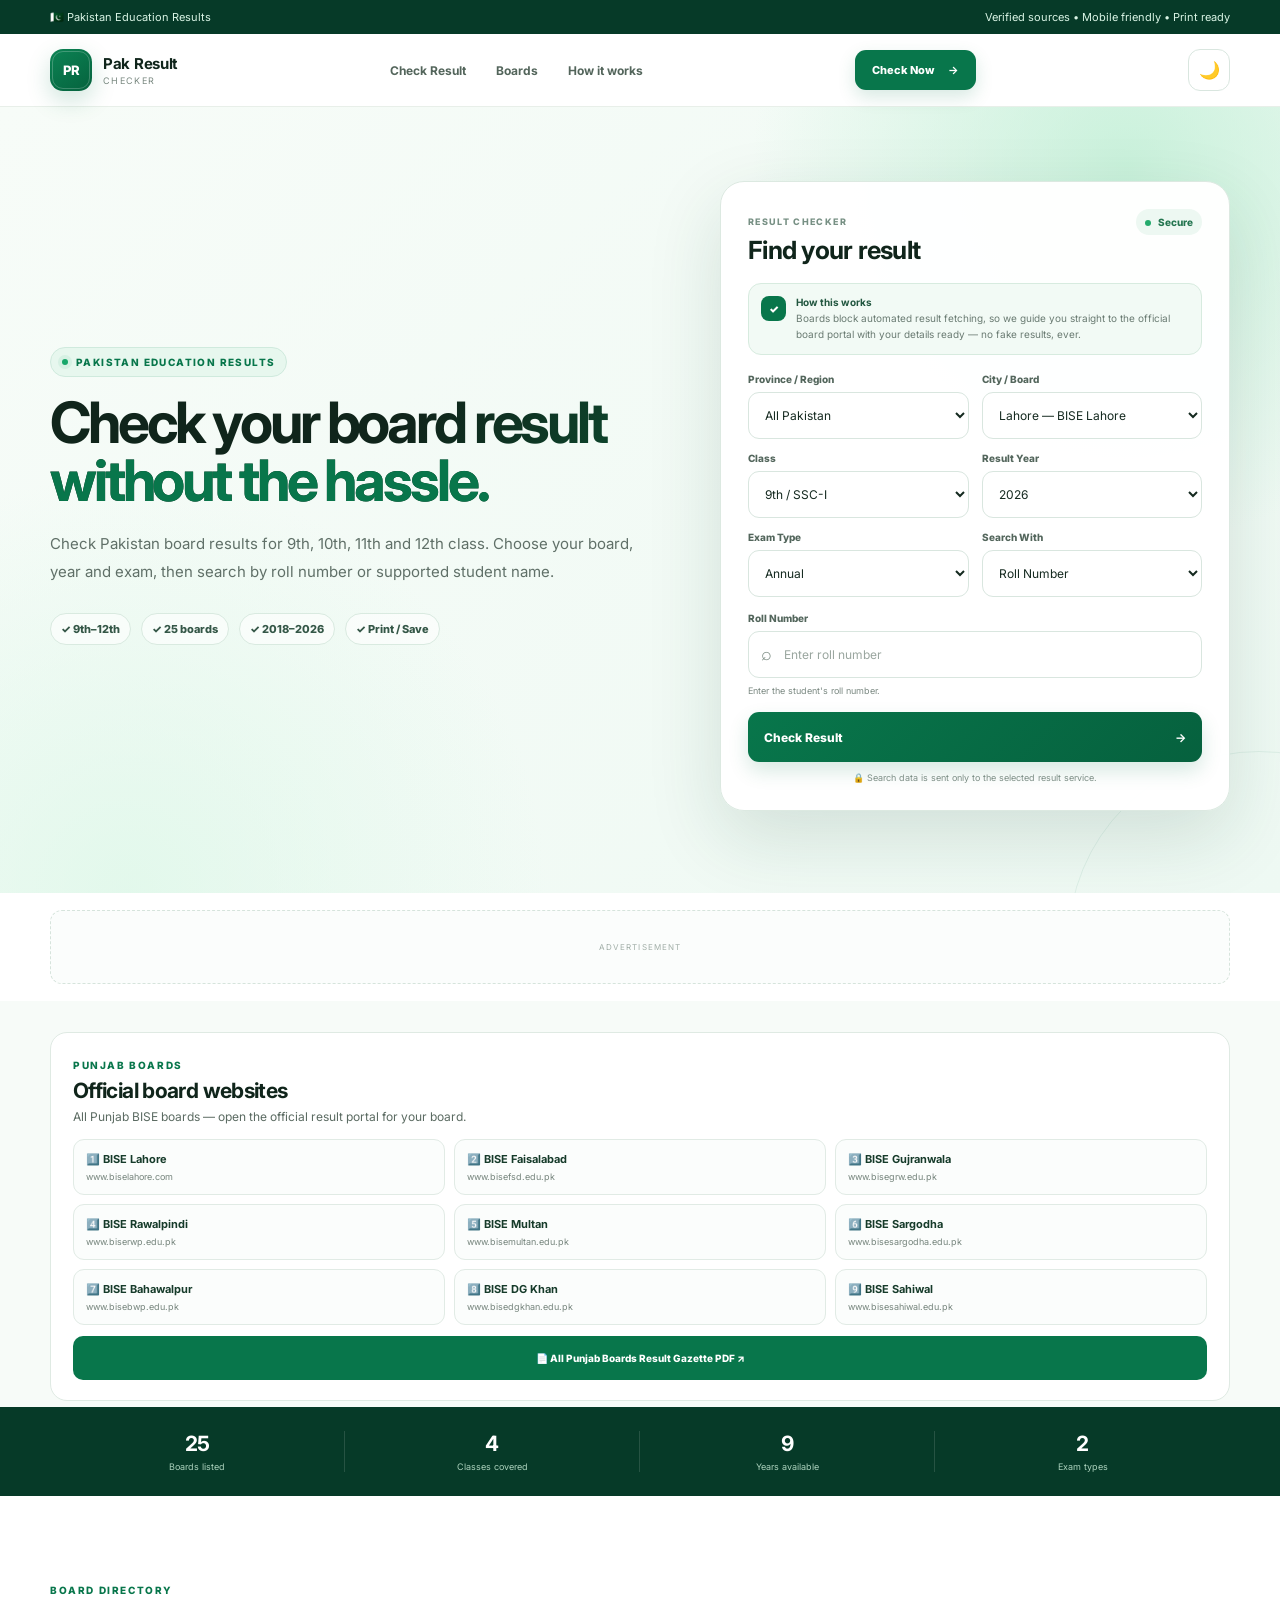
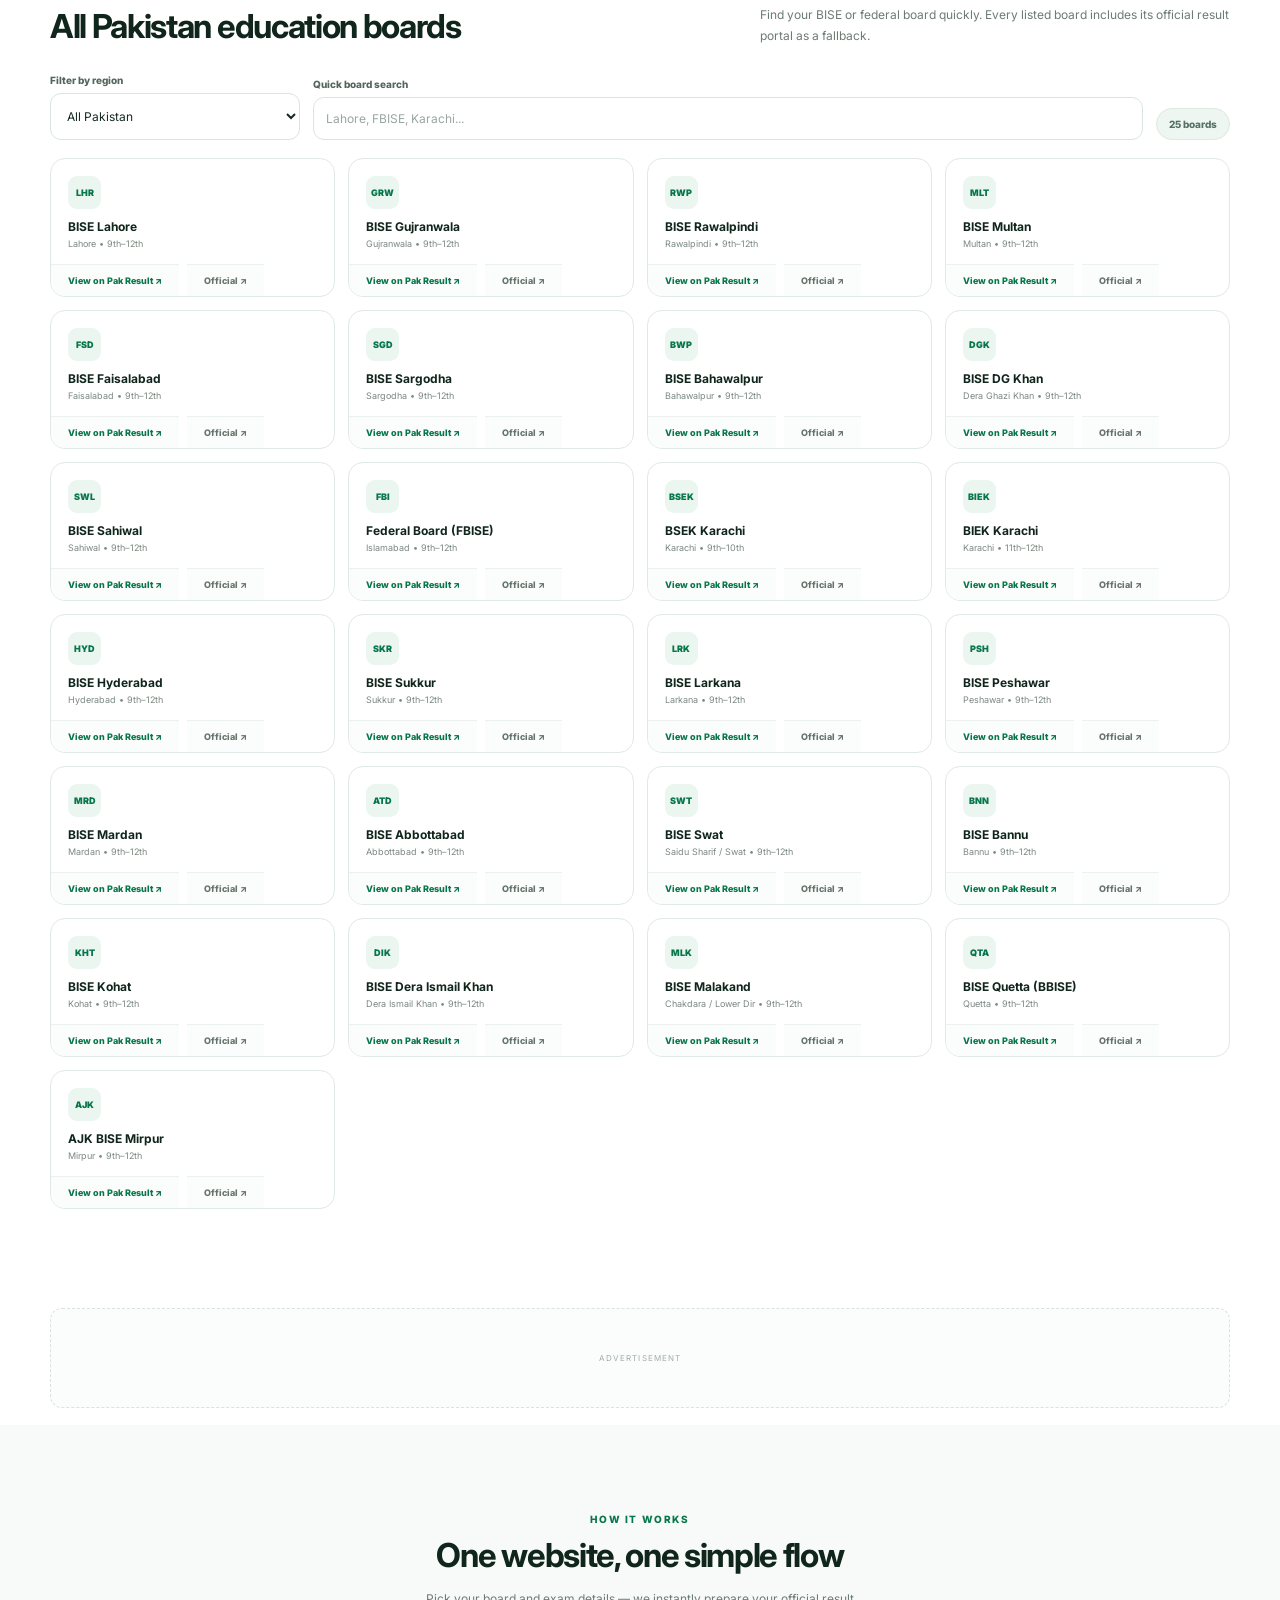
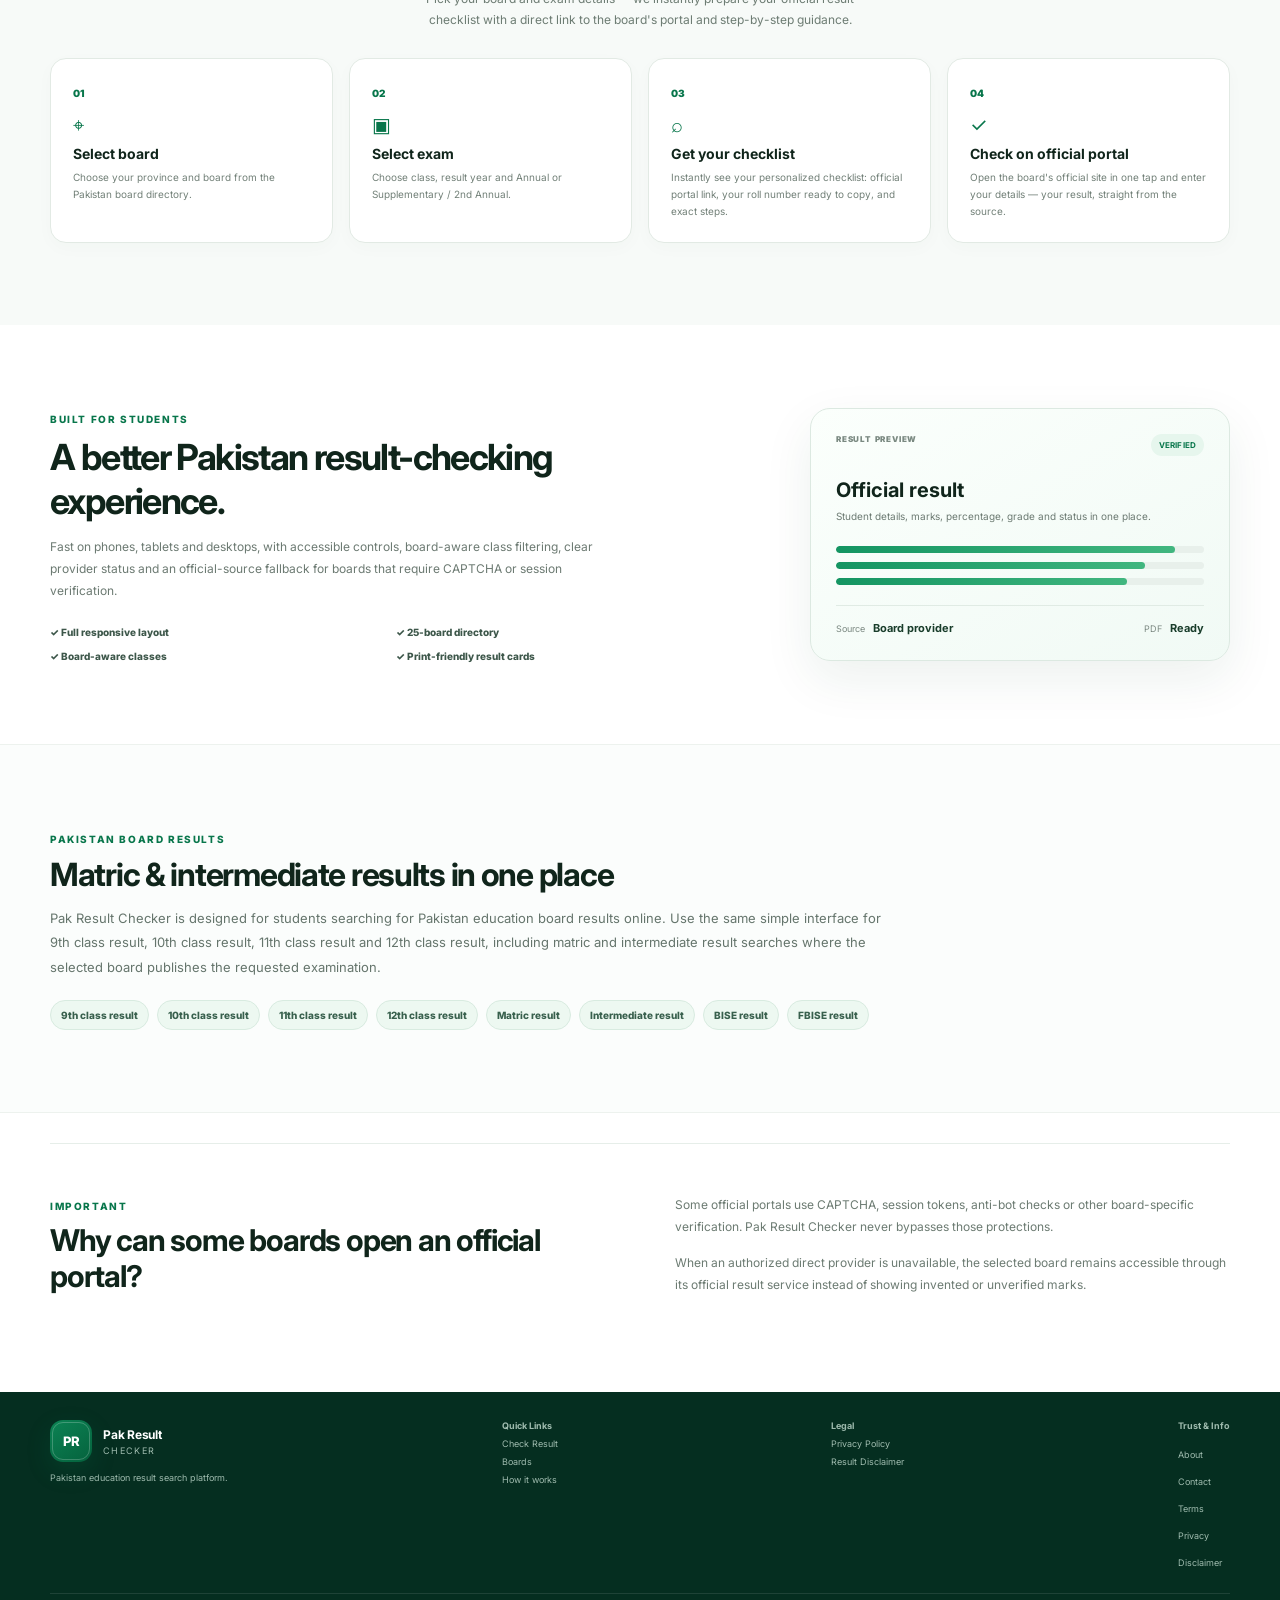
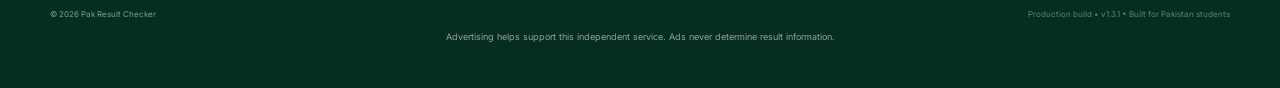
==== commit 3227d4b3: "Modern UX pass: dark mode toggle (persisted), scroll reveal animations, hero sheen, button shine + c" ====
--- a/index.html
+++ b/index.html
@@ -45,7 +45,7 @@
 <body>
 <a class="skip-link" href="#main-content">Skip to main content</a>
 <div class="topbar"><div class="container topbar-inner"><span>🇵🇰 Pakistan Education Results</span><span>Verified sources • Mobile friendly • Print ready</span></div></div>
-<header class="header"><div class="container nav"><a class="brand" href="#top" aria-label="Pak Result Checker home"><span class="brand-mark" aria-hidden="true">PR</span><span><strong>Pak Result</strong><small>CHECKER</small></span></a><nav aria-label="Primary navigation"><a href="#check">Check Result</a><a href="#boards">Boards</a><a href="#guides">How it works</a></nav><a class="nav-cta" href="#check">Check Now <b aria-hidden="true">→</b></a></div></header>
+<header class="header"><div class="container nav"><a class="brand" href="#top" aria-label="Pak Result Checker home"><span class="brand-mark" aria-hidden="true">PR</span><span><strong>Pak Result</strong><small>CHECKER</small></span></a><nav aria-label="Primary navigation"><a href="#check">Check Result</a><a href="#boards">Boards</a><a href="#guides">How it works</a></nav><a class="nav-cta" href="#check">Check Now <b aria-hidden="true">→</b></a><button class="theme-toggle" id="themeToggle" aria-label="Toggle dark mode" title="Dark / Light mode">🌙</button></div></header>
 <main id="main-content">
 <section class="hero" id="check"><div class="container hero-grid"><div class="hero-copy"><div class="pill"><span></span> PAKISTAN EDUCATION RESULTS</div><h1>Check your board result <em>without the hassle.</em></h1><p>Check Pakistan board results for 9th, 10th, 11th and 12th class. Choose your board, year and exam, then search by roll number or supported student name.</p><div class="hero-points"><span>✓ 9th–12th</span><span>✓ 25 boards</span><span>✓ 2018–2026</span><span>✓ Print / Save</span></div></div>
 <div class="checker-card"><div class="card-top"><div><small>RESULT CHECKER</small><h2>Find your result</h2></div><span class="secure"><i></i> Secure</span></div><div class="source-note"><span class="source-icon">✓</span><div><b>How this works</b><small>Boards block automated result fetching, so we guide you straight to the official board portal with your details ready — no fake results, ever.</small></div></div>
--- a/styles.css
+++ b/styles.css
@@ -14,3 +14,137 @@
 .primary-btn.big{height:56px;font-size:14px;justify-content:center;gap:10px;text-decoration:none}
 .guide-note{font-size:10px;line-height:1.65;color:#7b8a80;margin:0;background:#fff;border:1px dashed #d5e2d9;border-radius:10px;padding:10px 12px}
 @media(max-width:700px){.guide-card{padding:16px}.guide-steps li{font-size:11px}.primary-btn.big{height:54px;font-size:13px}}
+
+/* ============ DARK MODE ============ */
+:root{--dm-bg:#0c1411;--dm-surface:#131e19;--dm-surface2:#182620;--dm-border:#24382e;--dm-text:#e9f2ec;--dm-muted:#9db3a7;--dm-accent:#3ddc97;--dm-accent-dk:#0b3d28}
+[data-theme="dark"]{color-scheme:dark}
+[data-theme="dark"] body{background:var(--dm-bg);color:var(--dm-text)}
+[data-theme="dark"] .header{background:rgba(12,20,17,.92);border-bottom-color:var(--dm-border)}
+[data-theme="dark"] .brand,[data-theme="dark"] .brand strong{color:var(--dm-text)}
+[data-theme="dark"] .brand small{color:var(--dm-muted)}
+[data-theme="dark"] .nav nav a{color:var(--dm-muted)}
+[data-theme="dark"] .nav nav a:hover{color:var(--dm-accent)}
+[data-theme="dark"] .hero{background:radial-gradient(circle at 88% 8%,rgba(61,220,151,.12),transparent 28%),radial-gradient(circle at 10% 100%,rgba(61,220,151,.08),transparent 30%),linear-gradient(135deg,#0c1411,#101b16)}
+[data-theme="dark"] .hero-copy>p{color:var(--dm-muted)}
+[data-theme="dark"] .hero h1{color:var(--dm-text)}
+[data-theme="dark"] .hero h1 em{color:var(--dm-accent)}
+[data-theme="dark"] .hero-points span{background:rgba(61,220,151,.08);border-color:var(--dm-border);color:#c4d9cd}
+[data-theme="dark"] .pill{background:rgba(61,220,151,.1);border-color:#1e4a36;color:var(--dm-accent)}
+[data-theme="dark"] .checker-card{background:var(--dm-surface);border-color:var(--dm-border);box-shadow:0 26px 75px rgba(0,0,0,.4)}
+[data-theme="dark"] .card-top h2{color:var(--dm-text)}
+[data-theme="dark"] .card-top small{color:var(--dm-muted)}
+[data-theme="dark"] .secure{background:rgba(61,220,151,.12);color:var(--dm-accent)}
+[data-theme="dark"] .source-note{background:rgba(61,220,151,.06);border-color:#1e4a36;color:var(--dm-muted)}
+[data-theme="dark"] .source-note b{color:var(--dm-accent)}
+[data-theme="dark"] .source-note small{color:var(--dm-muted)}
+[data-theme="dark"] label>span{color:var(--dm-muted)}
+[data-theme="dark"] select,[data-theme="dark"] input{background:var(--dm-surface2);border-color:var(--dm-border);color:var(--dm-text)}
+[data-theme="dark"] select:hover,[data-theme="dark"] input:hover{border-color:#2e4a3c}
+[data-theme="dark"] input::placeholder{color:#5f7268}
+[data-theme="dark"] .search-field small,[data-theme="dark"] .privacy-note{color:#7d9187}
+[data-theme="dark"] .section.soft{background:#0e1713}
+[data-theme="dark"] .section-heading h2{color:var(--dm-text)}
+[data-theme="dark"] .section-heading p{color:var(--dm-muted)}
+[data-theme="dark"] .board{background:var(--dm-surface);border-color:var(--dm-border)}
+[data-theme="dark"] .board:hover{border-color:#2e5a44;box-shadow:0 14px 34px rgba(0,0,0,.35)}
+[data-theme="dark"] .board-main{color:var(--dm-text)}
+[data-theme="dark"] .board-main strong{color:var(--dm-text)}
+[data-theme="dark"] .board-main small{color:var(--dm-muted)}
+[data-theme="dark"] .board-main .icon{background:rgba(61,220,151,.12);color:var(--dm-accent)}
+[data-theme="dark"] .board-link{background:var(--dm-surface2);border-top-color:var(--dm-border);color:var(--dm-accent)}
+[data-theme="dark"] .board-link:hover{background:#1c2d24}
+[data-theme="dark"] .board-count{background:var(--dm-surface2);border-color:var(--dm-border);color:var(--dm-muted)}
+[data-theme="dark"] .empty-board{background:var(--dm-surface);border-color:var(--dm-border);color:var(--dm-muted)}
+[data-theme="dark"] .steps article{background:var(--dm-surface);border-color:var(--dm-border);box-shadow:none}
+[data-theme="dark"] .steps h3{color:var(--dm-text)}
+[data-theme="dark"] .steps p{color:var(--dm-muted)}
+[data-theme="dark"] .step-icon{color:var(--dm-accent)}
+[data-theme="dark"] .steps article>span{color:var(--dm-accent)}
+[data-theme="dark"] .feature-grid h2{color:var(--dm-text)}
+[data-theme="dark"] .feature-grid p{color:var(--dm-muted)}
+[data-theme="dark"] .feature-list{color:#c4d9cd}
+[data-theme="dark"] .mini-result{background:linear-gradient(150deg,#131e19,#182620);border-color:var(--dm-border);box-shadow:0 18px 50px rgba(0,0,0,.35)}
+[data-theme="dark"] .mini-result h3{color:var(--dm-text)}
+[data-theme="dark"] .mini-head{color:var(--dm-muted)}
+[data-theme="dark"] .mini-bars span{background:#24382e}
+[data-theme="dark"] .mini-total{border-top-color:var(--dm-border);color:var(--dm-muted)}
+[data-theme="dark"] .mini-total b{color:var(--dm-text)}
+[data-theme="dark"] .faq{border-top-color:var(--dm-border)}
+[data-theme="dark"] .faq h2{color:var(--dm-text)}
+[data-theme="dark"] .faq-copy p{color:var(--dm-muted)}
+[data-theme="dark"] .result-modal{background:var(--dm-surface);box-shadow:0 35px 100px rgba(0,0,0,.6)}
+[data-theme="dark"] .result-head{border-bottom-color:var(--dm-border)}
+[data-theme="dark"] .result-head h2{color:var(--dm-text)}
+[data-theme="dark"] .result-meta{color:var(--dm-muted)}
+[data-theme="dark"] .close{background:#24382e;color:var(--dm-muted)}
+[data-theme="dark"] .guide-card{background:#101b16;border-color:var(--dm-border)}
+[data-theme="dark"] .guide-why{color:var(--dm-muted)}
+[data-theme="dark"] .guide-why b,[data-theme="dark"] .guide-steps li b{color:var(--dm-text)}
+[data-theme="dark"] .guide-steps li{color:var(--dm-muted)}
+[data-theme="dark"] .roll-chip{background:rgba(61,220,151,.12);border-color:#1e4a36;color:var(--dm-accent)}
+[data-theme="dark"] .copy-btn{background:var(--dm-surface2);border-color:var(--dm-border);color:var(--dm-accent)}
+[data-theme="dark"] .guide-note{background:var(--dm-surface2);border-color:var(--dm-border);color:var(--dm-muted)}
+[data-theme="dark"] .secondary-btn{background:var(--dm-surface2);border-color:var(--dm-border);color:var(--dm-text)}
+[data-theme="dark"] .secondary-btn:hover{background:#1c2d24}
+[data-theme="dark"] .student-card div{background:var(--dm-surface2);border-color:var(--dm-border)}
+[data-theme="dark"] .student-card span{color:var(--dm-muted)}
+[data-theme="dark"] .student-card strong{color:var(--dm-text)}
+[data-theme="dark"] .summary div{border-color:var(--dm-border)}
+[data-theme="dark"] .summary span{color:var(--dm-muted)}
+[data-theme="dark"] .summary strong{color:var(--dm-text)}
+[data-theme="dark"] .marks th{background:#0b3d28}
+[data-theme="dark"] .marks td{border-bottom-color:var(--dm-border);color:var(--dm-text)}
+[data-theme="dark"] .marks-wrap{border-color:var(--dm-border)}
+[data-theme="dark"] .official-source{background:rgba(61,220,151,.06);border-color:#1e4a36}
+[data-theme="dark"] .official-source b{color:var(--dm-accent)}
+[data-theme="dark"] .official-source span{color:var(--dm-muted)}
+[data-theme="dark"] footer{background:#08100d}
+[data-theme="dark"] .ad-slot{background:var(--dm-surface);border-color:var(--dm-border);color:#5f7268}
+[data-theme="dark"] .public-resources{background:#0e1713}
+[data-theme="dark"] .punjab-links{background:var(--dm-surface);border-color:var(--dm-border)}
+[data-theme="dark"] .public-heading h3{color:var(--dm-text)}
+[data-theme="dark"] .public-sub{color:var(--dm-muted)}
+[data-theme="dark"] .punjab-grid a{background:var(--dm-surface2);border-color:var(--dm-border);color:var(--dm-text)}
+[data-theme="dark"] .punjab-grid small{color:var(--dm-muted)}
+[data-theme="dark"] .skip-link{background:var(--dm-accent);color:#08100d}
+/* theme toggle button */
+.theme-toggle{width:42px;height:42px;border-radius:12px;border:1px solid #d9e6df;background:#fff;cursor:pointer;display:grid;place-items:center;font-size:17px;transition:.2s;flex:0 0 auto}
+.theme-toggle:hover{border-color:#08764b;transform:translateY(-1px)}
+[data-theme="dark"] .theme-toggle{background:var(--dm-surface2);border-color:var(--dm-border)}
+/* smooth theme transition */
+body,.header,.checker-card,.board,.steps article,.mini-result,.result-modal,select,input,.punjab-links{transition:background-color .3s,border-color .3s,color .3s}
+
+/* ============ SCROLL REVEAL ============ */
+.reveal{opacity:0;transform:translateY(26px);transition:opacity .7s cubic-bezier(.2,.7,.3,1),transform .7s cubic-bezier(.2,.7,.3,1)}
+.reveal.revealed{opacity:1;transform:none}
+@media(prefers-reduced-motion:reduce){.reveal{opacity:1;transform:none;transition:none}}
+/* ============ BACK TO TOP ============ */
+.back-top{position:fixed;right:18px;bottom:18px;z-index:40;width:46px;height:46px;border-radius:14px;border:1px solid #d9e6df;background:#fff;color:#08764b;font-size:20px;font-weight:800;cursor:pointer;box-shadow:0 10px 28px rgba(8,118,75,.18);opacity:0;pointer-events:none;transform:translateY(12px);transition:.25s}
+.back-top.show{opacity:1;pointer-events:auto;transform:none}
+.back-top:hover{background:#08764b;color:#fff;border-color:#08764b}
+[data-theme="dark"] .back-top{background:var(--dm-surface2);border-color:var(--dm-border);color:var(--dm-accent)}
+.mobile-ad ~ .back-top,.back-top{bottom:calc(18px + env(safe-area-inset-bottom))}
+@media(max-width:760px){.back-top{bottom:calc(76px + env(safe-area-inset-bottom));right:12px}}
+/* ============ HERO POLISH ============ */
+.hero-copy{position:relative}
+.hero h1{background:linear-gradient(120deg,#10251b 30%,#0b5c38 60%,#10251b 90%);background-size:200% auto;-webkit-background-clip:text;background-clip:text;-webkit-text-fill-color:transparent;animation:heroSheen 9s ease-in-out infinite}
+.hero h1 em{-webkit-text-fill-color:#08764b}
+@keyframes heroSheen{0%,100%{background-position:0% center}50%{background-position:100% center}}
+[data-theme="dark"] .hero h1{background:linear-gradient(120deg,#e9f2ec 30%,#3ddc97 60%,#e9f2ec 90%);background-size:200% auto;-webkit-background-clip:text;background-clip:text;-webkit-text-fill-color:transparent;animation:heroSheen 9s ease-in-out infinite}
+[data-theme="dark"] .hero h1 em{-webkit-text-fill-color:#3ddc97}
+@media(prefers-reduced-motion:reduce){.hero h1{animation:none}}
+/* ============ MICRO-INTERACTIONS ============ */
+.board-main .icon{transition:.2s}
+.board:hover .board-main .icon{transform:scale(1.1) rotate(-4deg)}
+.primary-btn{position:relative;overflow:hidden}
+.primary-btn::after{content:"";position:absolute;top:0;left:-80%;width:50%;height:100%;background:linear-gradient(100deg,transparent,rgba(255,255,255,.25),transparent);transform:skewX(-20deg);transition:left .5s}
+.primary-btn:hover::after{left:130%}
+.nav-cta{transition:.2s}
+.nav-cta:hover{transform:translateY(-1px)}
+.punjab-grid a:hover{transform:translateY(-2px);border-color:#a9cfba;box-shadow:0 10px 24px rgba(30,83,54,.08)}
+.result-modal{animation:modalIn .28s cubic-bezier(.2,.9,.3,1.2)}
+@keyframes modalIn{from{opacity:0;transform:translateY(24px) scale(.98)}to{opacity:1;transform:none}}
+@media(prefers-reduced-motion:reduce){.result-modal{animation:none}.primary-btn::after{display:none}}
+/* theme toggle in header layout */
+.nav{gap:12px}
+@media(max-width:760px){.theme-toggle{width:38px;height:38px}}
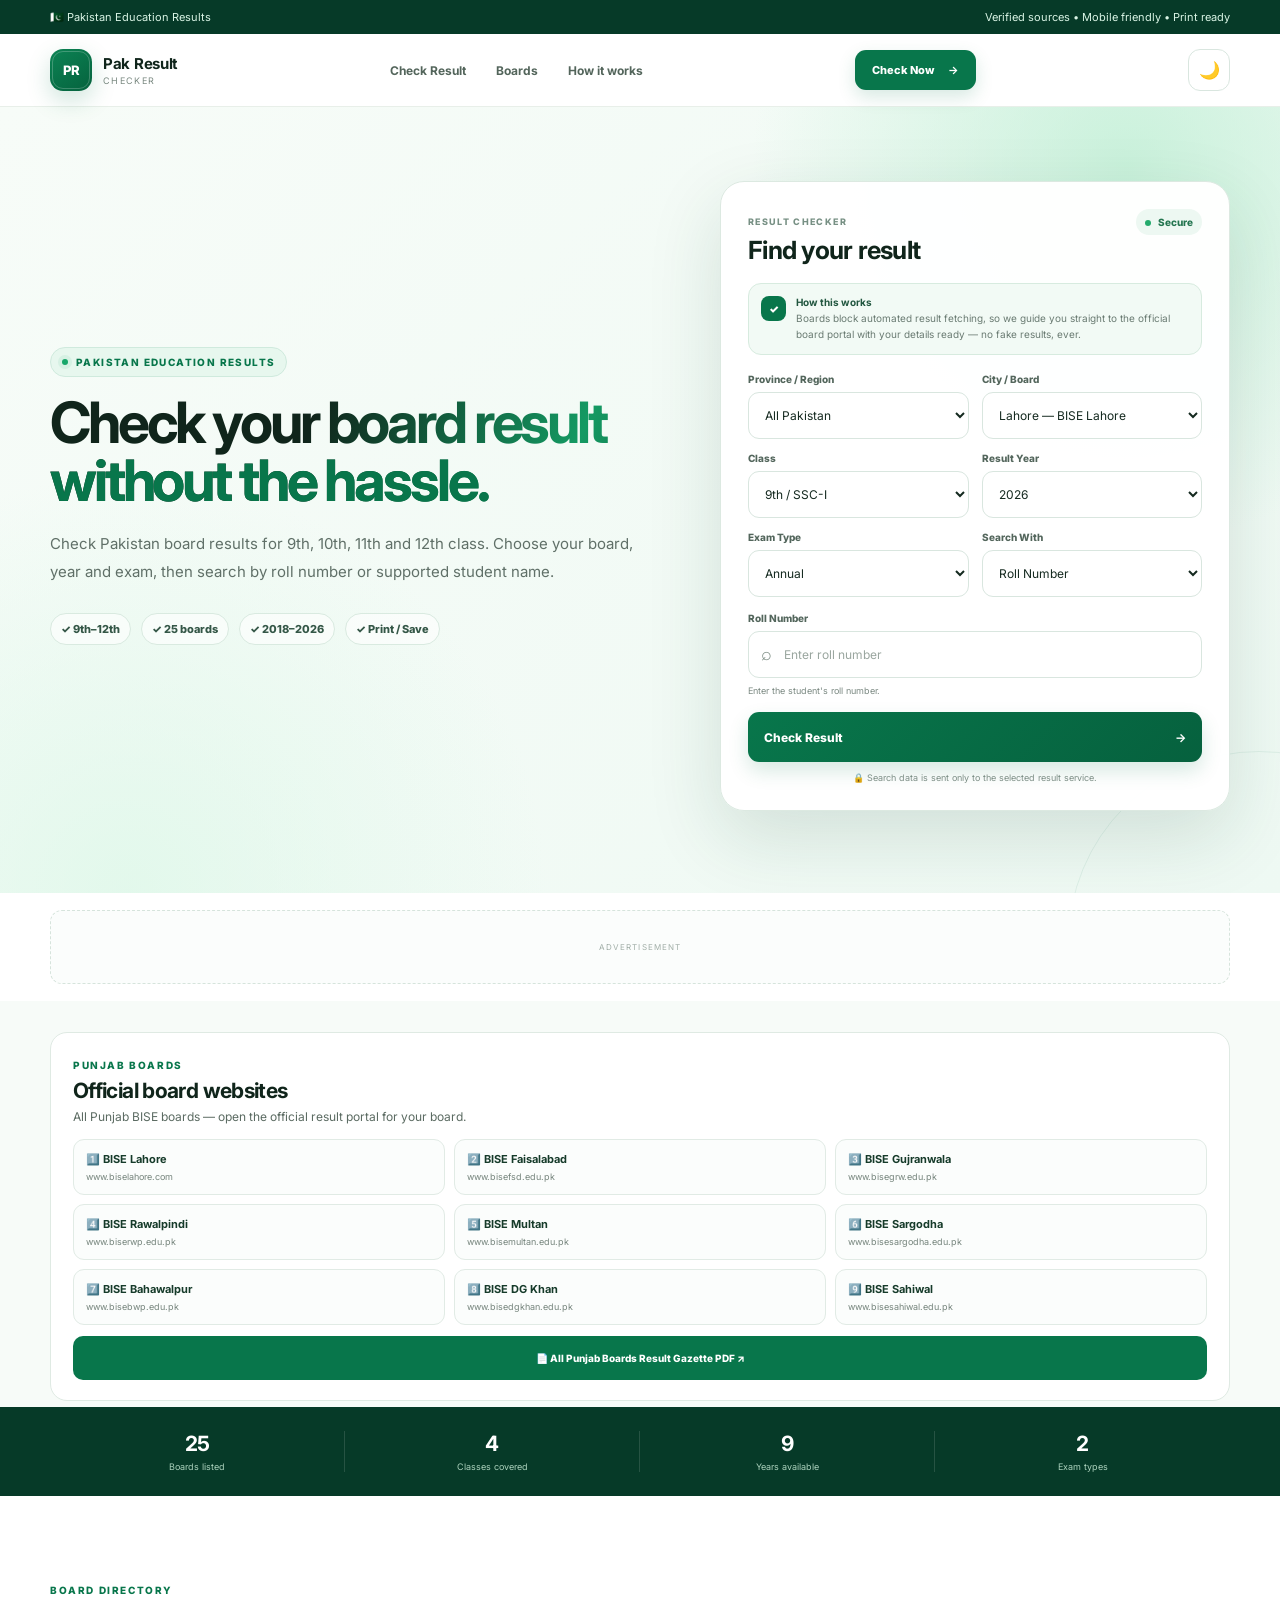
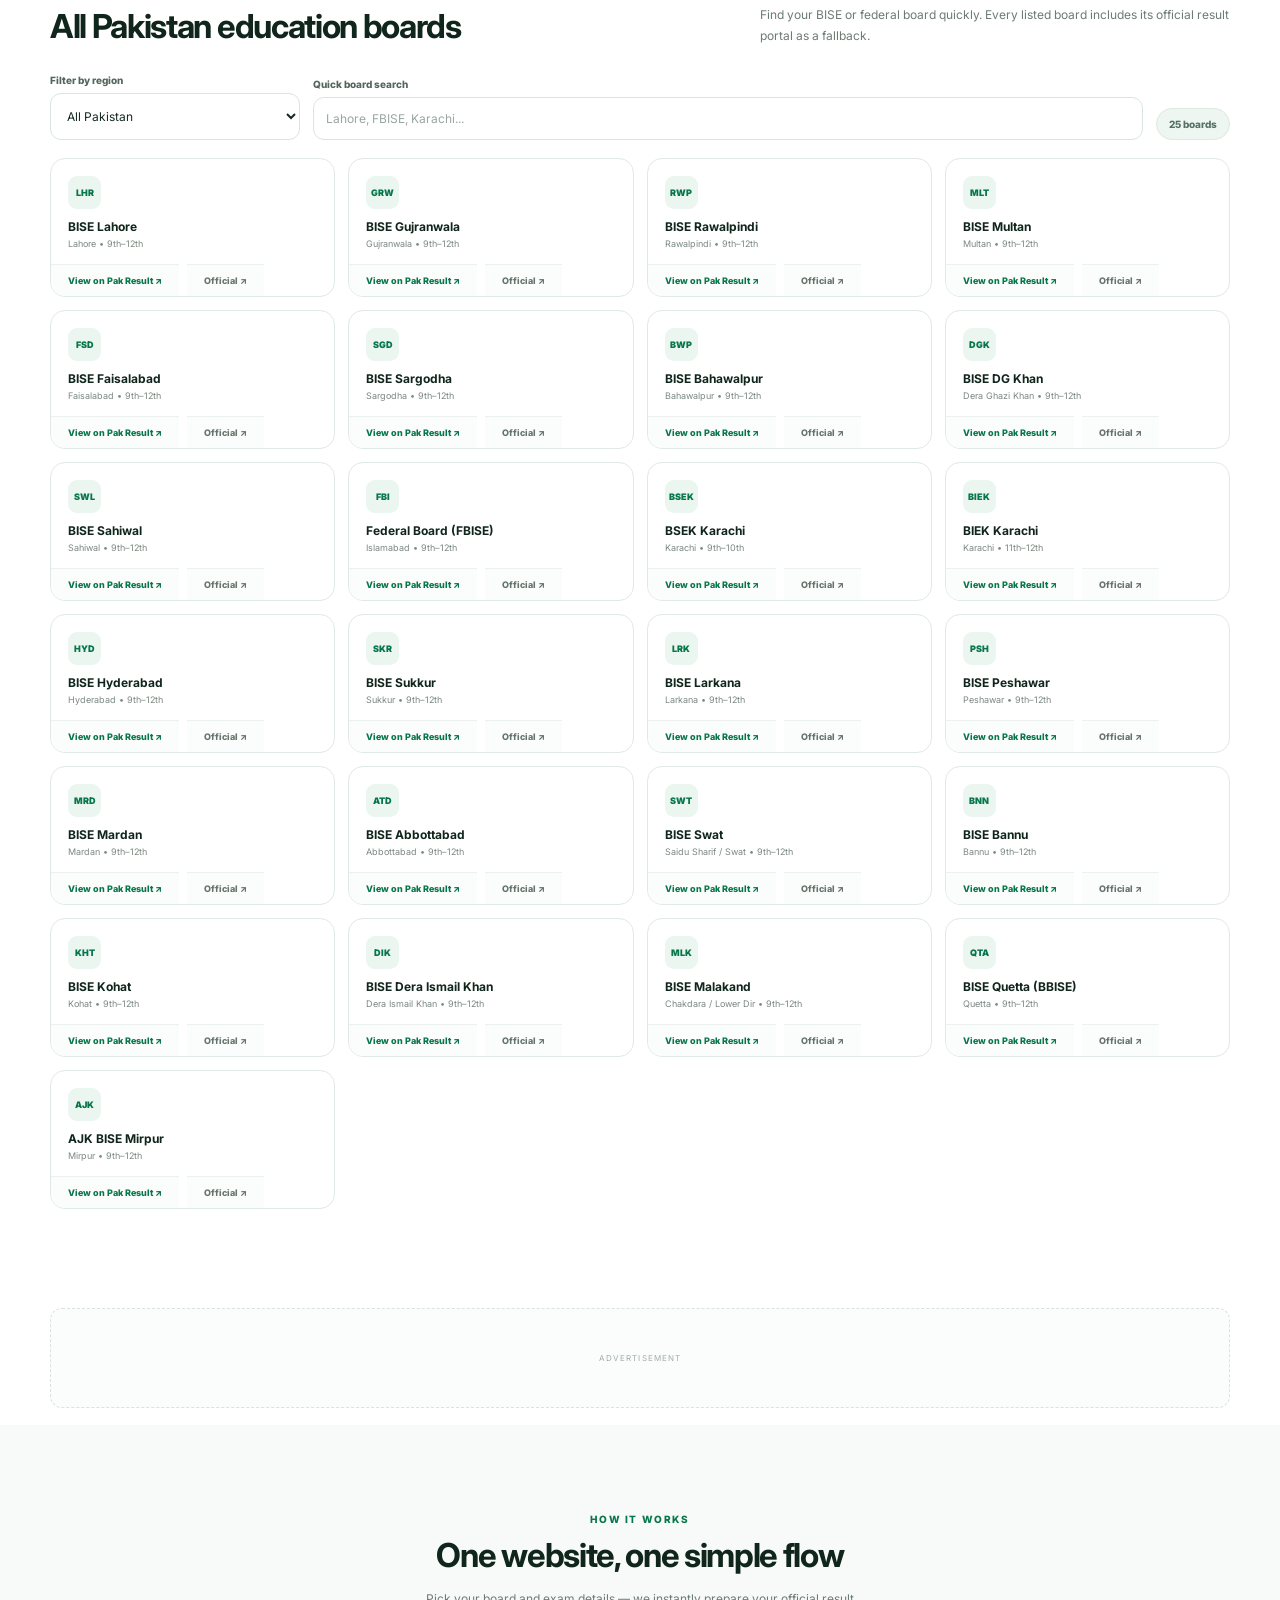
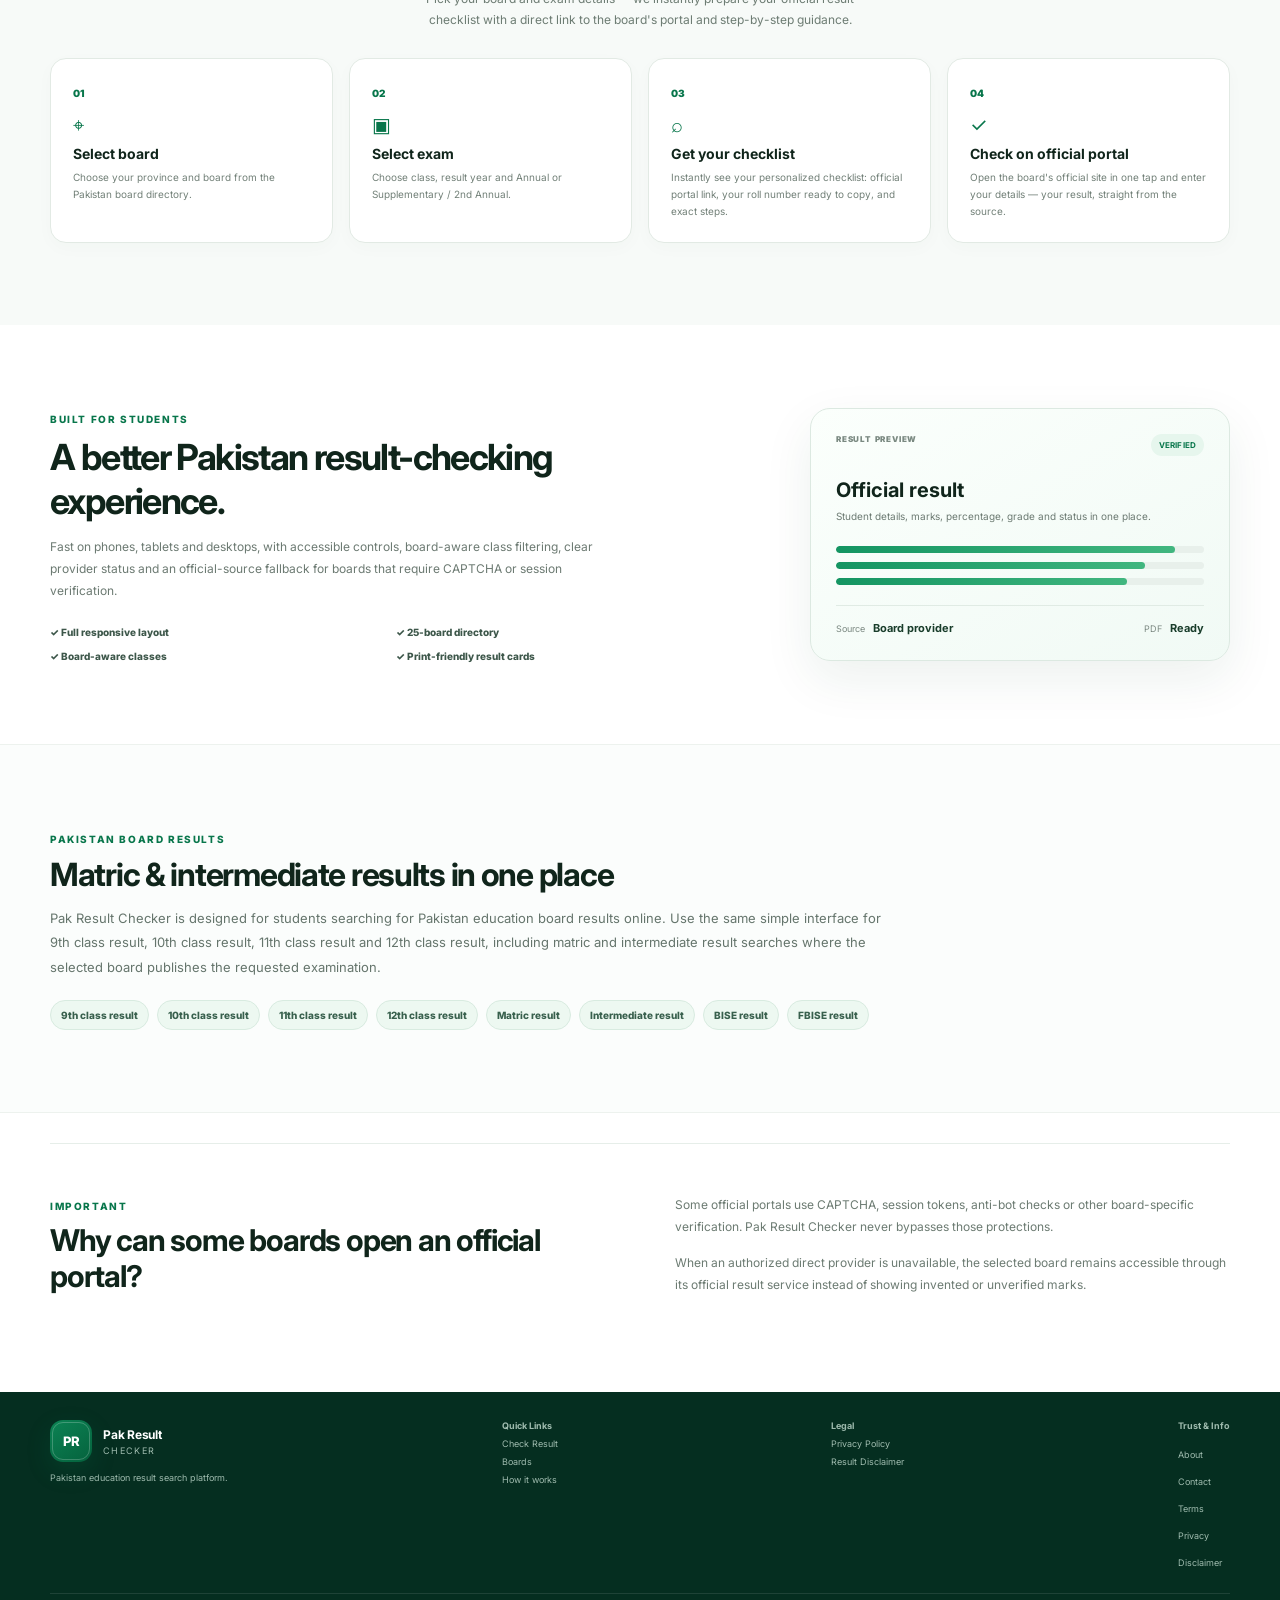
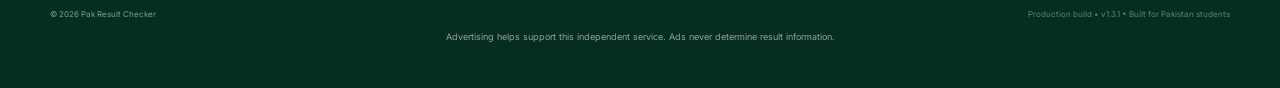
==== commit b76d48d3: "Add Google AdSense code snippet to all pages for AdSense site verification" ====
--- a/index.html
+++ b/index.html
@@ -1,6 +1,8 @@
 <!doctype html>
 <html lang="en-PK">
 <head>
+  <!-- Google AdSense -->
+  <script async src="https://pagead2.googlesyndication.com/pagead/js/adsbygoogle.js?client=ca-pub-5179042048080611" crossorigin="anonymous"></script>
 <meta charset="UTF-8" />
 <meta name="viewport" content="width=device-width, initial-scale=1.0, viewport-fit=cover" />
 <meta name="theme-color" content="#075b3b" />
--- a/styles.css
+++ b/styles.css
@@ -127,10 +127,10 @@
 @media(max-width:760px){.back-top{bottom:calc(76px + env(safe-area-inset-bottom));right:12px}}
 /* ============ HERO POLISH ============ */
 .hero-copy{position:relative}
-.hero h1{background:linear-gradient(120deg,#10251b 30%,#0b5c38 60%,#10251b 90%);background-size:200% auto;-webkit-background-clip:text;background-clip:text;-webkit-text-fill-color:transparent;animation:heroSheen 9s ease-in-out infinite}
+.hero h1{background:linear-gradient(110deg,#10251b 20%,#149a63 40%,#10251b 60%);background-size:220% auto;-webkit-background-clip:text;background-clip:text;-webkit-text-fill-color:transparent;animation:heroSheen 6s linear infinite}
 .hero h1 em{-webkit-text-fill-color:#08764b}
-@keyframes heroSheen{0%,100%{background-position:0% center}50%{background-position:100% center}}
-[data-theme="dark"] .hero h1{background:linear-gradient(120deg,#e9f2ec 30%,#3ddc97 60%,#e9f2ec 90%);background-size:200% auto;-webkit-background-clip:text;background-clip:text;-webkit-text-fill-color:transparent;animation:heroSheen 9s ease-in-out infinite}
+@keyframes heroSheen{0%{background-position:0% center}100%{background-position:220% center}}
+[data-theme="dark"] .hero h1{background:linear-gradient(110deg,#e9f2ec 20%,#3ddc97 40%,#e9f2ec 60%);background-size:220% auto;-webkit-background-clip:text;background-clip:text;-webkit-text-fill-color:transparent;animation:heroSheen 6s linear infinite}
 [data-theme="dark"] .hero h1 em{-webkit-text-fill-color:#3ddc97}
 @media(prefers-reduced-motion:reduce){.hero h1{animation:none}}
 /* ============ MICRO-INTERACTIONS ============ */
@@ -148,3 +148,10 @@
 /* theme toggle in header layout */
 .nav{gap:12px}
 @media(max-width:760px){.theme-toggle{width:38px;height:38px}}
+
+/* dark mode: SEO content section */
+[data-theme="dark"] .seo-content{background:transparent}
+[data-theme="dark"] .seo-content h2{color:var(--dm-text)}
+[data-theme="dark"] .seo-content p{color:var(--dm-muted)}
+[data-theme="dark"] .seo-content .eyebrow{color:var(--dm-accent)}
+[data-theme="dark"] .seo-tags span{background:var(--dm-surface2);border:1px solid var(--dm-border);color:var(--dm-muted)}
